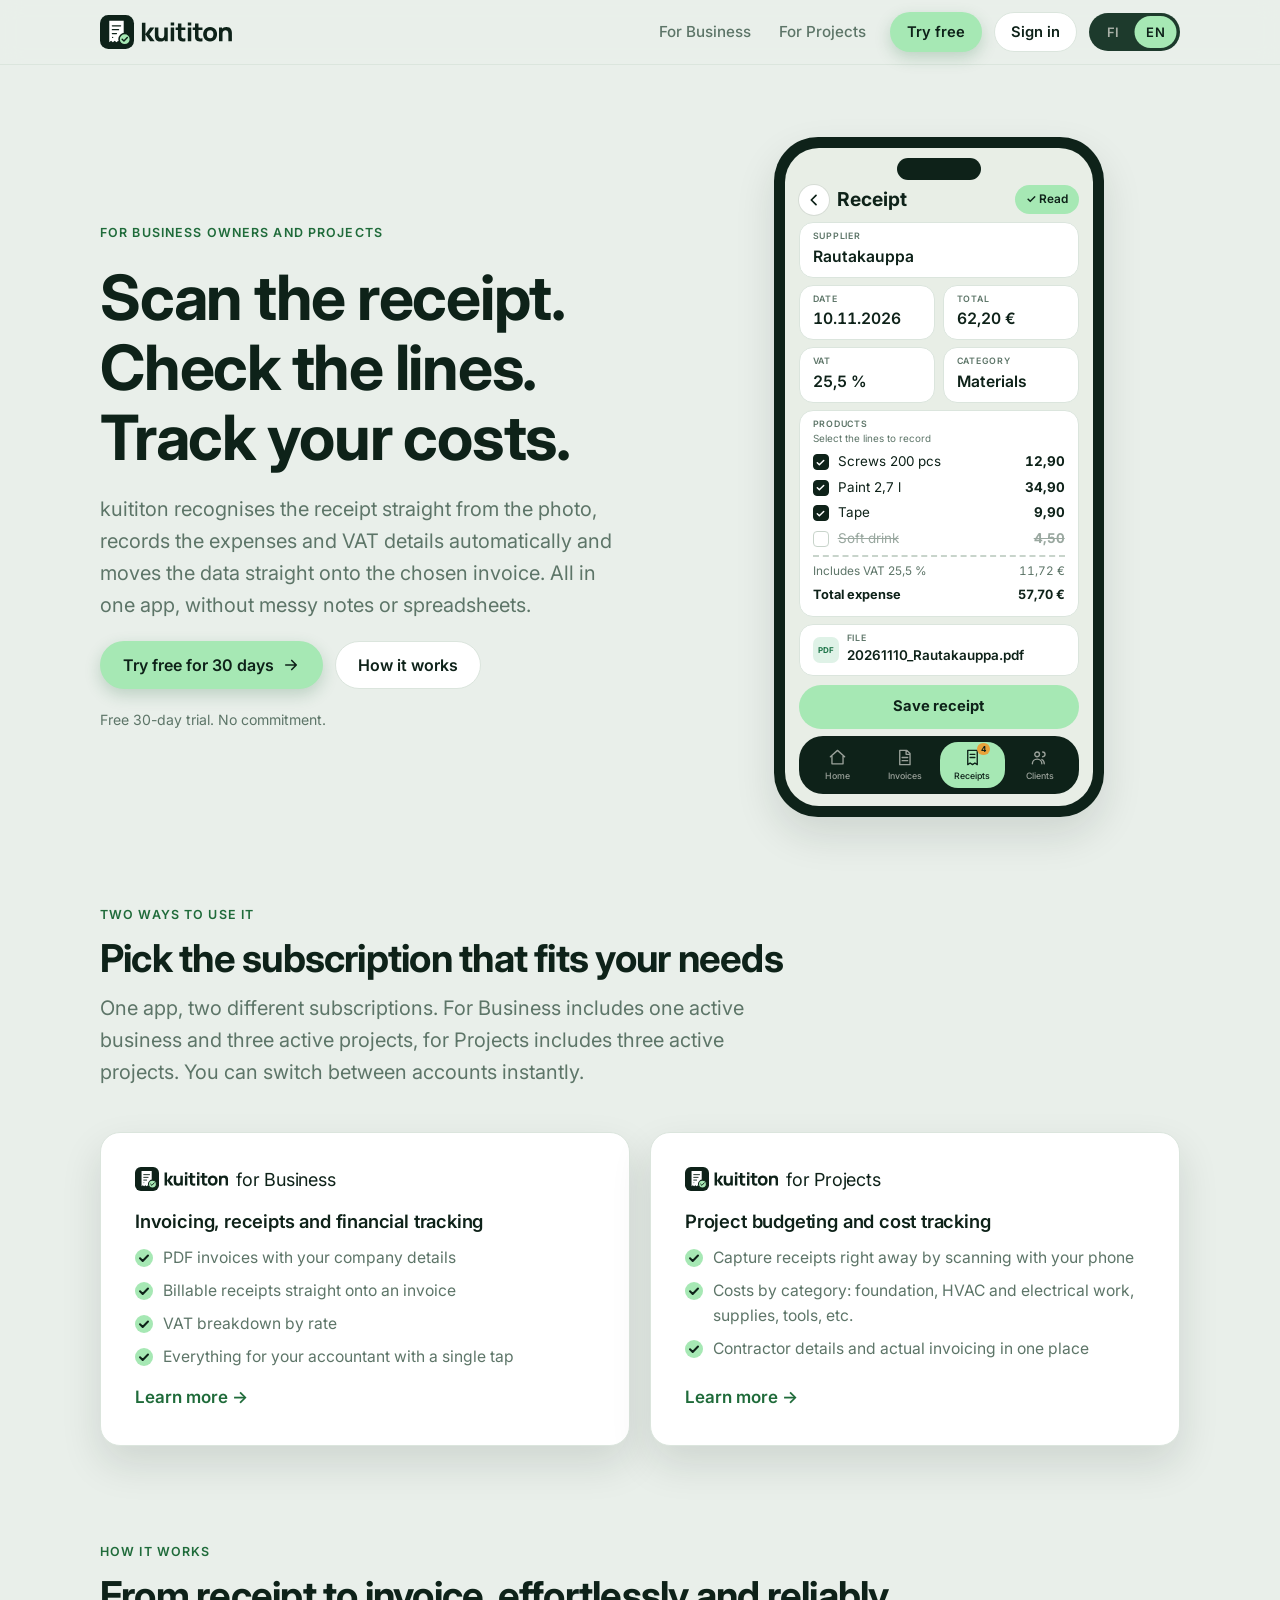
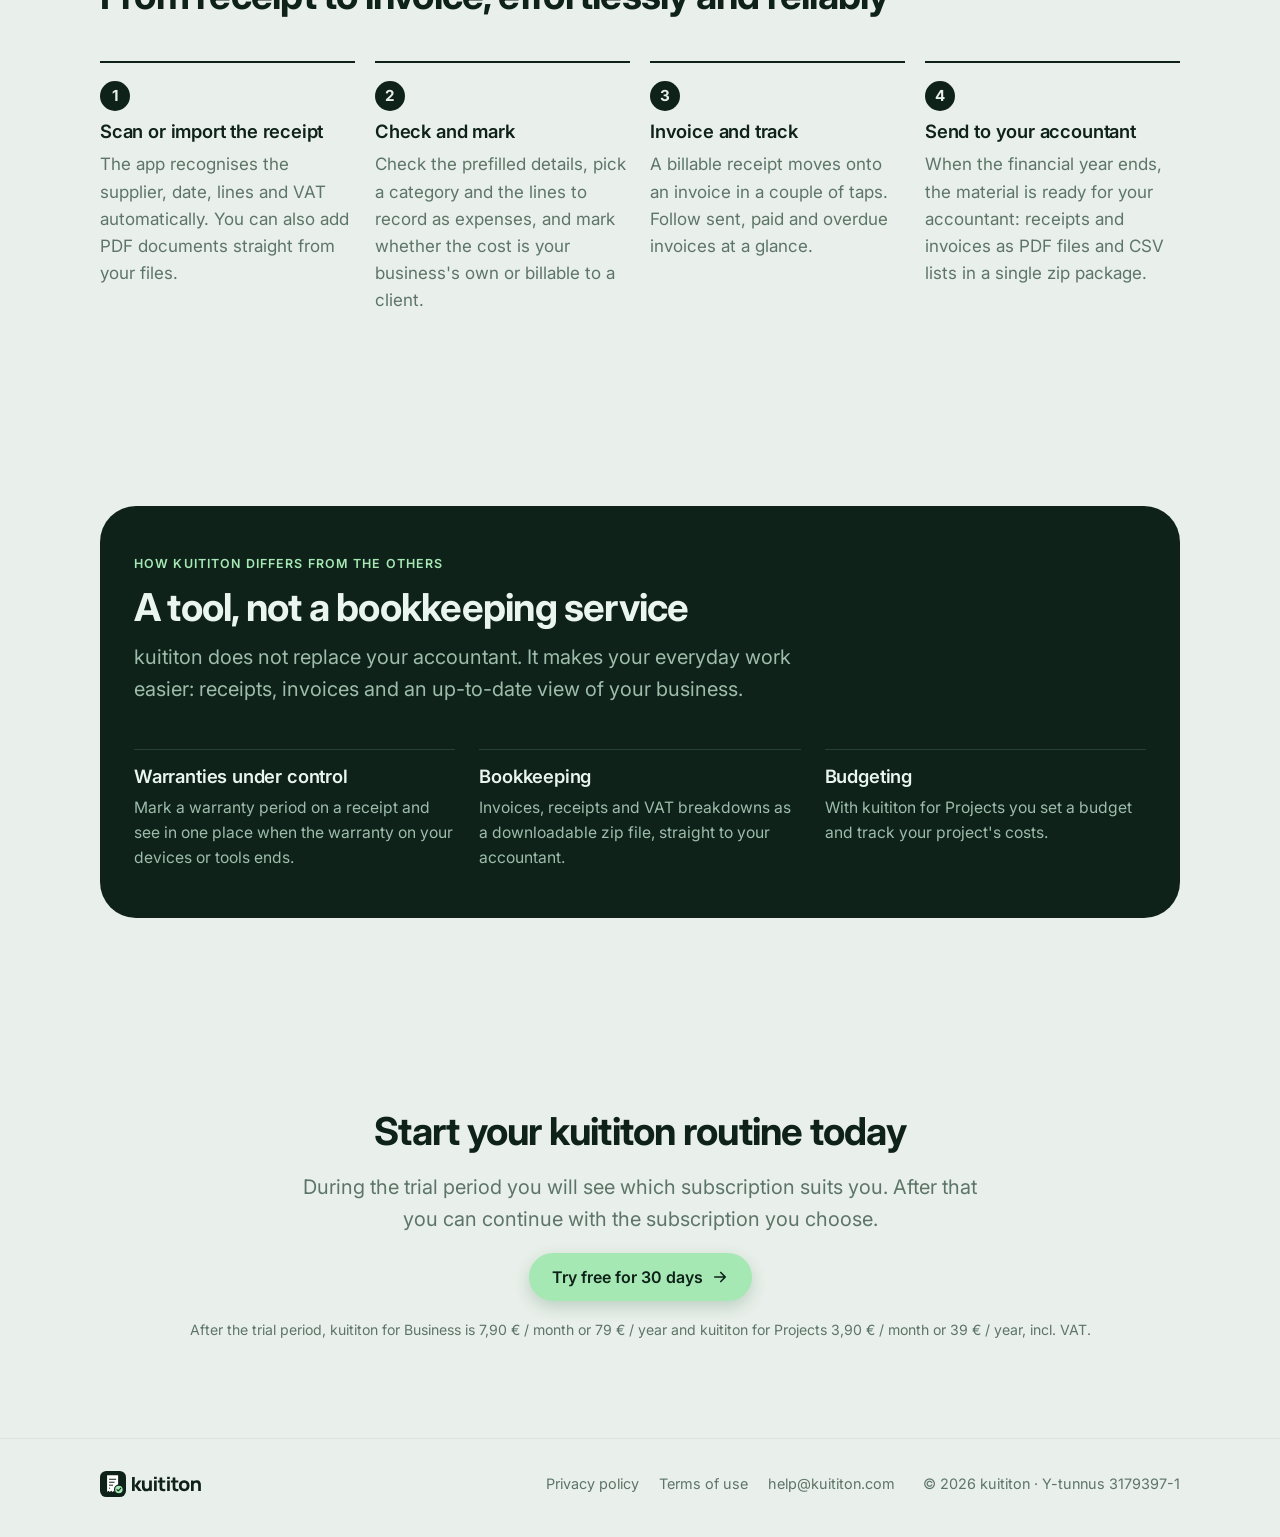
==== index.html @ 8e15e31c "Hero tagline: Ilmainen 30 päivän kokeilu. Ei sitoumuksia. Co-Authored-By: Claude Sonnet 5.5 <noreply" ====
<!doctype html>
<html lang="fi">
<head>
<meta charset="utf-8">
<meta name="viewport" content="width=device-width,initial-scale=1,viewport-fit=cover">
<title>kuititon – kuittien skannaus ja laskutus puhelimellasi</title>
<meta name="claude:viewport-fit-sides" content="cover">
<meta name="description" content="Skannaa kuitit, luo laskut ja seuraa kulujasi yhdellä sovelluksella. Sopii pienyrittäjille, rakentajille ja remontoijille. Kokeile 30 päivää ilmaiseksi.">
<meta name="desc-en" content="kuititon is a light tool for invoicing, handling receipts and tracking costs. For business owners and builders."><meta name="title-fi" content="kuititon – kuittien skannaus ja laskutus puhelimellasi"><meta name="title-en" content="kuititon – receipts and invoices handled on your phone">
<link rel="canonical" href="https://kuititon.com/">
<meta name="robots" content="index,follow,max-image-preview:large">
<meta name="theme-color" content="#0e2219">
<meta property="og:type" content="website"><meta property="og:site_name" content="kuititon"><meta property="og:locale" content="fi_FI">
<meta property="og:title" content="kuititon – kuittien skannaus ja laskutus puhelimellasi"><meta property="og:description" content="Skannaa kuitit, luo laskut ja seuraa kulujasi yhdellä sovelluksella. Sopii pienyrittäjille, rakentajille ja remontoijille. Kokeile 30 päivää ilmaiseksi."><meta property="og:url" content="https://kuititon.com/"><meta property="og:image" content="https://kuititon.com/assets/og.png"><meta property="og:image:width" content="1200"><meta property="og:image:height" content="630">
<meta name="twitter:card" content="summary_large_image"><meta name="twitter:title" content="kuititon – kuittien skannaus ja laskutus puhelimellasi"><meta name="twitter:description" content="Skannaa kuitit, luo laskut ja seuraa kulujasi yhdellä sovelluksella. Sopii pienyrittäjille, rakentajille ja remontoijille. Kokeile 30 päivää ilmaiseksi."><meta name="twitter:image" content="https://kuititon.com/assets/og.png">
<script type="application/ld+json">{"@context": "https://schema.org", "@graph": [{"@type": "Organization", "@id": "https://kuititon.com/#org", "name": "kuititon", "url": "https://kuititon.com/", "email": "help@kuititon.com", "logo": "https://kuititon.com/assets/logo.png"}, {"@type": "WebSite", "@id": "https://kuititon.com/#site", "url": "https://kuititon.com/", "name": "kuititon", "inLanguage": "fi", "publisher": {"@id": "https://kuititon.com/#org"}}, {"@type": "SoftwareApplication", "name": "kuititon", "applicationCategory": "BusinessApplication", "operatingSystem": "Web (iPhone, Android, tietokone)", "inLanguage": "fi", "url": "https://kuititon.com/", "description": "Kuittien skannaus, laskutus ja kulujen seuranta puhelimella.", "offers": [{"@type": "Offer", "name": "kuititon Yrittäjille", "price": "7.90", "priceCurrency": "EUR", "description": "Kuukausihinta sis. ALV, 30 päivää ilmaiseksi"}, {"@type": "Offer", "name": "kuititon Projekteille", "price": "3.90", "priceCurrency": "EUR", "description": "Kuukausihinta sis. ALV, 30 päivää ilmaiseksi"}], "publisher": {"@id": "https://kuititon.com/#org"}}]}</script>
<link rel="icon" href="assets/favicon.svg" type="image/svg+xml"><link rel="apple-touch-icon" href="assets/logo.png">
<link rel="stylesheet" href="https://fonts.googleapis.com/css2?family=Inter:wght@400;500;600;700&display=swap">
<link rel="stylesheet" href="assets/site.css">
</head>
<body>
<header class="site-head"><div class="wrap">
<a class="brand" href="index.html" aria-label="kuititon"><svg class="logo" viewBox="0 0 434.5 112.0" aria-hidden="true"><g transform="translate(0 0.00) scale(0.8485)"><rect width="132" height="132" rx="32" class="lt"/><path d="M36 22 H92 V106 L85 100 L78 106 L71 100 L64 106 L57 100 L50 106 L43 100 L36 106 Z" class="lr"/><path d="M48 42 H80 M48 57 H72 M48 72 H64" class="ll" stroke-width="5" stroke-linecap="round" fill="none"/><circle cx="49" cy="87" r="2.6" class="lf"/><circle cx="96" cy="94" r="22" fill="#a6e8b4" class="lg" stroke-width="6"/><path d="M86 94 L93 101 L106 87" fill="none" class="lk" stroke-width="5.5" stroke-linecap="round" stroke-linejoin="round"/></g><path class="lw" transform="translate(132.20 86.20)" d="M17.47 0L5.80 0L5.88-60.48L17.47-60.48L17.47-23.52L32.84-45.36L46.96-45.36L30.58-22.68L48.05 0L33.18 0L17.47-21.84L17.47 0M66.23 1.34Q60.90 1.34 57.54-0.46Q54.18-2.27 52.31-5.04Q50.44-7.81 49.64-10.82Q48.84-13.82 48.68-16.30Q48.51-18.77 48.51-19.91L48.51-45.36L60.10-45.36L60.10-23.94Q60.10-22.39 60.27-19.97Q60.44-17.56 61.32-15.12Q62.20-12.68 64.20-11.05Q66.19-9.41 69.84-9.41Q71.31-9.41 72.99-9.87Q74.67-10.33 76.14-11.66Q77.61-12.98 78.56-15.56Q79.50-18.14 79.50-22.34L79.50-45.36L91.01-45.36L91.01 0L80.93 0L80.93-4.66Q79.38-2.90 77.32-1.55Q72.91 1.34 66.23 1.34M112.14-51.66L100.71-51.66L100.71-61.74L112.14-61.74L112.14-51.66M112.14 0L100.71 0L100.71-45.36L112.14-45.36L112.14 0M149.05-9.49L149.05 0Q144.35 0.88 139.83 0.78Q135.32 0.67 131.77-0.82Q128.22-2.31 126.37-5.63Q124.69-8.74 124.61-11.95Q124.52-15.16 124.52-19.24L124.52-36.54L116.80-36.54L116.80-45.36L124.52-45.36L124.52-57.96L135.95-57.96L135.95-45.36L149.05-45.36L149.05-36.54L135.95-36.54L135.95-19.91Q135.95-17.26 136.01-15.14Q136.07-13.02 136.87-11.76Q138.38-9.37 141.70-9.16Q145.02-8.95 149.05-9.49M168.50-51.66L157.07-51.66L157.07-61.74L168.50-61.74L168.50-51.66M168.50 0L157.07 0L157.07-45.36L168.50-45.36L168.50 0M205.41-9.49L205.41 0Q200.71 0.88 196.19 0.78Q191.68 0.67 188.13-0.82Q184.58-2.31 182.73-5.63Q181.05-8.74 180.97-11.95Q180.88-15.16 180.88-19.24L180.88-36.54L173.16-36.54L173.16-45.36L180.88-45.36L180.88-57.96L192.31-57.96L192.31-45.36L205.41-45.36L205.41-36.54L192.31-36.54L192.31-19.91Q192.31-17.26 192.37-15.14Q192.43-13.02 193.23-11.76Q194.74-9.37 198.06-9.16Q201.38-8.95 205.41-9.49M230.48 1.26Q223.64 1.26 218.47-1.81Q213.31-4.87 210.43-10.27Q207.55-15.67 207.55-22.68Q207.55-29.78 210.49-35.18Q213.43-40.57 218.60-43.60Q223.76-46.62 230.48-46.62Q237.33-46.62 242.52-43.55Q247.70-40.49 250.60-35.09Q253.50-29.69 253.50-22.68Q253.50-15.62 250.58-10.23Q247.66-4.83 242.47-1.79Q237.29 1.26 230.48 1.26M230.48-9.41Q235.99-9.41 238.69-13.12Q241.40-16.84 241.40-22.68Q241.40-28.73 238.65-32.34Q235.90-35.95 230.48-35.95Q226.75-35.95 224.35-34.27Q221.96-32.59 220.80-29.61Q219.65-26.63 219.65-22.68Q219.65-16.59 222.40-13Q225.15-9.41 230.48-9.41M302.34 0L290.75 0L290.75-21.42Q290.75-22.97 290.58-25.39Q290.42-27.80 289.53-30.24Q288.65-32.68 286.66-34.31Q284.66-35.95 281.01-35.95Q279.54-35.95 277.86-35.49Q276.18-35.03 274.71-33.71Q273.24-32.38 272.29-29.82Q271.35-27.26 271.35-23.02L271.35 0L259.76 0L259.76-45.36L269.92-45.36L269.92-40.70Q271.47-42.46 273.57-43.81Q277.94-46.70 284.62-46.70Q289.95-46.70 293.31-44.90Q296.67-43.09 298.54-40.32Q300.41-37.55 301.21-34.55Q302.01-31.54 302.18-29.06Q302.34-26.59 302.34-25.45"/></svg></a>
<nav class="nav" aria-label="Päävalikko" data-aria-en="Main"><a href="yritys.html" data-en="For Business">Yrittäjille</a><a href="projekti.html" data-en="For Projects">Projekteille</a></nav>
<a class="btn primary sm head-btn" href="sovellus.html" data-en="Try free">Kokeile ilmaiseksi</a>
<button class="btn ghost sm head-btn" id="loginBtn" type="button" aria-expanded="false" aria-controls="loginPanel" data-en="Sign in">Kirjaudu</button>
<div class="seg" id="langSeg" role="group" aria-label="Language / Kieli"><span class="seg-pill"></span><button type="button" data-lang="fi" aria-pressed="true">FI</button><button type="button" data-lang="en" aria-pressed="false">EN</button></div>
<button class="menu-btn" id="menuBtn" type="button" aria-expanded="false" aria-controls="menuPanel" aria-label="Valikko" data-aria-en="Menu"><svg viewBox="0 0 24 24" aria-hidden="true"><path class="mb-a" d="M4 7h16M4 12h16M4 17h16"/><path class="mb-b" d="M6 6l12 12M18 6L6 18"/></svg></button>
</div>
<div class="menu-panel" id="menuPanel" hidden><div class="wrap"><div class="paper menu-card">
<nav class="menu-links" aria-label="Sivut" data-aria-en="Pages"><a href="yritys.html"><span data-en="For Business">Yrittäjille</span><svg viewBox="0 0 24 24" aria-hidden="true"><path d="M5 12h14M13 6l6 6-6 6"/></svg></a><a href="projekti.html"><span data-en="For Projects">Projekteille</span><svg viewBox="0 0 24 24" aria-hidden="true"><path d="M5 12h14M13 6l6 6-6 6"/></svg></a></nav>
<div class="menu-cta"><a class="btn primary" href="sovellus.html"><span data-en="Try free">Kokeile ilmaiseksi</span><svg viewBox="0 0 24 24" aria-hidden="true"><path d="M5 12h14M13 6l6 6-6 6"/></svg></a>
<button class="btn ghost" id="mLoginBtn" type="button" aria-expanded="false" aria-controls="mLoginBox"><span data-en="Sign in">Kirjaudu</span><svg class="chev" viewBox="0 0 24 24" aria-hidden="true"><path d="M6 9l6 6 6-6"/></svg></button></div>
<div id="mLoginBox" hidden><form class="login" data-login novalidate>
<div class="f"><label for="mEmail" data-en="Email">Sähköposti</label><input id="mEmail" name="email" type="email" inputmode="email" autocomplete="username" autocapitalize="none" spellcheck="false" required></div>
<div class="f"><label for="mPass" data-en="Password">Salasana</label><input id="mPass" name="password" type="password" autocomplete="current-password" required></div>
<button class="btn primary" type="submit"><span data-en="Sign in">Kirjaudu</span></button>
<p class="login-msg" role="status" hidden></p>
<p class="login-links"><a href="sovellus.html" data-en="Forgot your password?">Unohditko salasanasi?</a></p>
<p class="login-links muted"><span data-en="No account yet?">Ei vielä tiliä?</span> <a href="sovellus.html" data-en="Register for free">Rekisteröidy ilmaiseksi</a></p>
</form></div>
</div></div></div>
<div class="login-panel" id="loginPanel" hidden><div class="wrap"><div class="paper login-card"><form class="login" data-login novalidate>
<div class="f"><label for="dEmail" data-en="Email">Sähköposti</label><input id="dEmail" name="email" type="email" inputmode="email" autocomplete="username" autocapitalize="none" spellcheck="false" required></div>
<div class="f"><label for="dPass" data-en="Password">Salasana</label><input id="dPass" name="password" type="password" autocomplete="current-password" required></div>
<button class="btn primary" type="submit"><span data-en="Sign in">Kirjaudu</span></button>
<p class="login-msg" role="status" hidden></p>
<p class="login-links"><a href="sovellus.html" data-en="Forgot your password?">Unohditko salasanasi?</a></p>
<p class="login-links muted"><span data-en="No account yet?">Ei vielä tiliä?</span> <a href="sovellus.html" data-en="Register for free">Rekisteröidy ilmaiseksi</a></p>
</form></div></div></div>
</header><main>
<section class="hero"><div class="wrap">
<div class="hero-copy">
<span class="eyebrow" data-en="For business owners and projects">Yrittäjille ja projekteille</span>
<h1 data-en="Scan the receipt. Check the lines. Track your costs.">Skannaa kuitti. Tarkista rivit. Seuraa kulujasi.</h1>
<p class="lead" data-en="kuititon recognises the receipt straight from the photo, records the expenses and VAT details automatically and moves the data straight onto the chosen invoice. All in one app, without messy notes or spreadsheets.">kuititon tunnistaa kuitin suoraan kuvasta, kirjaa kulut ja ALV-tiedot automaattisesti sekä siirtää tiedot suoraan valitulle laskulle. Kaikki yhdellä sovelluksella, ilman sekavia muistiinpanoja tai taulukoita.</p>
<div class="cta-row"><a class="btn primary" href="sovellus.html"><span data-en="Try free for 30 days">Kokeile 30 päivää ilmaiseksi</span><svg viewBox="0 0 24 24" aria-hidden="true"><path d="M5 12h14M13 6l6 6-6 6"/></svg></a><a class="btn ghost" href="#miten" data-en="How it works">Näin se toimii</a></div>
<p class="fine" data-en="Free 30-day trial. No commitment.">Ilmainen 30 päivän kokeilu. Ei sitoumuksia.</p>
</div>
<div class="hero-art"><div class="phone ph-app" aria-hidden="true"><div class="screen app rv rv-lg">
<div class="rv-top"><span class="rv-back"><svg viewBox="0 0 24 24"><path d="M15 5l-7 7 7 7"/></svg></span><b><span data-en="Receipt">Kuitti</span></b><span class="pill ok rv-read">&#10003; <span data-en="Read">Luettu</span></span></div>
<div class="rv-f"><div class="l" data-en="Supplier">Toimittaja</div><div class="v">Rautakauppa</div></div>
<div class="rv-two"><div class="rv-f"><div class="l" data-en="Date">Päivämäärä</div><div class="v num">10.11.2026</div></div><div class="rv-f"><div class="l" data-en="Total">Summa</div><div class="v num">62,20 €</div></div></div>
<div class="rv-two"><div class="rv-f"><div class="l" data-en="VAT">ALV</div><div class="v num">25,5 %</div></div><div class="rv-f"><div class="l" data-en="Category">Kategoria</div><div class="v" data-en="Materials">Materiaalit</div></div></div>
<div class="rv-f rv-items"><div class="l" data-en="Products">Tuotteet</div><div class="rv-sub" data-en="Select the lines to record">Valitse kirjattavat rivit</div>
<div class="rv-r"><i class="rv-ck on"><svg viewBox="0 0 24 24"><path d="M5 12.5l4.5 4.5L19 7.5"/></svg></i><span data-en="Screws 200 pcs">Ruuvit 200 kpl</span><b class="num">12,90</b></div>
<div class="rv-r"><i class="rv-ck on"><svg viewBox="0 0 24 24"><path d="M5 12.5l4.5 4.5L19 7.5"/></svg></i><span data-en="Paint 2,7 l">Maali 2,7 l</span><b class="num">34,90</b></div>
<div class="rv-r"><i class="rv-ck on"><svg viewBox="0 0 24 24"><path d="M5 12.5l4.5 4.5L19 7.5"/></svg></i><span data-en="Tape">Teippi</span><b class="num">9,90</b></div>
<div class="rv-r off"><i class="rv-ck"></i><span data-en="Soft drink">Virvoitusjuoma</span><b class="num">4,50</b></div>
<div class="rv-dash"></div>
<div class="rv-s"><span data-en="Includes VAT 25,5 %">Sisältää ALV 25,5 %</span><span class="num">11,72 €</span></div>
<div class="rv-s tot"><span data-en="Total expense">Kuluksi yhteensä</span><span class="num">57,70 €</span></div></div>
<div class="rv-f rv-file"><span class="rv-pdf">PDF</span><div><div class="l" data-en="File">Tiedosto</div><div class="v">20261110_Rautakauppa.pdf</div></div></div>
<div class="rv-save"><span data-en="Save receipt">Tallenna kuitti</span></div>
<div class="a-tabs"><span><svg viewBox="0 0 24 24" aria-hidden="true"><path d="M3 11l9-8 9 8M5 10v10h14V10"/></svg><span data-en="Home">Etusivu</span></span><span><svg viewBox="0 0 24 24" aria-hidden="true"><path d="M6 3h9l4 4v14H6zM14 3v5h5M9 12h7M9 16h7"/></svg><span data-en="Invoices">Laskut</span></span><span class="on"><svg viewBox="0 0 24 24" aria-hidden="true"><path d="M6 3h12v18l-3-2-3 2-3-2-3 2zM9 8h6M9 12h6"/></svg><span data-en="Receipts">Kuitit</span><i class="a-badge">4</i></span><span><svg viewBox="0 0 24 24" aria-hidden="true"><circle cx="9" cy="8" r="3"/><path d="M3 20c0-3.5 2.5-6 6-6s6 2.5 6 6M16 5a3 3 0 010 6M18 20c0-2.5-1-4.5-3-5.5"/></svg><span data-en="Clients">Asiakkaat</span></span></div>
</div></div></div>
</div></section>

<section id="tilat" style="padding-top:0"><div class="wrap">
<div class="sec-head"><span class="eyebrow" data-en="Two ways to use it">Kaksi tapaa käyttää</span><h2 data-en="Pick the subscription that fits your needs">Valitse tilaus käyttötarpeidesi mukaan</h2>
<p class="lead" data-en="One app, two different subscriptions. For Business includes one active business and three active projects, for Projects includes three active projects. You can switch between accounts instantly.">Sama sovellus, kaksi eri tilausta. Yrittäjille-tilaukseen kuuluu yksi aktiivinen yritys ja kolme aktiivista projektia, Projekteille-tilaukseen kolme aktiivista projektia. Voit vaihtaa tilien välillä viiveettä.</p></div>
<div class="modes">
<a class="paper mode" href="yritys.html"><span class="brandtop" aria-label="kuititon Yrittäjille" data-aria-en="kuititon for Business" data-en="&lt;svg class=&quot;logo&quot; viewBox=&quot;0 0 434.5 112.0&quot; aria-hidden=&quot;true&quot;&gt;&lt;g transform=&quot;translate(0 0.00) scale(0.8485)&quot;&gt;&lt;rect width=&quot;132&quot; height=&quot;132&quot; rx=&quot;32&quot; class=&quot;lt&quot;/&gt;&lt;path d=&quot;M36 22 H92 V106 L85 100 L78 106 L71 100 L64 106 L57 100 L50 106 L43 100 L36 106 Z&quot; class=&quot;lr&quot;/&gt;&lt;path d=&quot;M48 42 H80 M48 57 H72 M48 72 H64&quot; class=&quot;ll&quot; stroke-width=&quot;5&quot; stroke-linecap=&quot;round&quot; fill=&quot;none&quot;/&gt;&lt;circle cx=&quot;49&quot; cy=&quot;87&quot; r=&quot;2.6&quot; class=&quot;lf&quot;/&gt;&lt;circle cx=&quot;96&quot; cy=&quot;94&quot; r=&quot;22&quot; fill=&quot;#a6e8b4&quot; class=&quot;lg&quot; stroke-width=&quot;6&quot;/&gt;&lt;path d=&quot;M86 94 L93 101 L106 87&quot; fill=&quot;none&quot; class=&quot;lk&quot; stroke-width=&quot;5.5&quot; stroke-linecap=&quot;round&quot; stroke-linejoin=&quot;round&quot;/&gt;&lt;/g&gt;&lt;path class=&quot;lw&quot; transform=&quot;translate(132.20 86.20)&quot; d=&quot;M17.47 0L5.80 0L5.88-60.48L17.47-60.48L17.47-23.52L32.84-45.36L46.96-45.36L30.58-22.68L48.05 0L33.18 0L17.47-21.84L17.47 0M66.23 1.34Q60.90 1.34 57.54-0.46Q54.18-2.27 52.31-5.04Q50.44-7.81 49.64-10.82Q48.84-13.82 48.68-16.30Q48.51-18.77 48.51-19.91L48.51-45.36L60.10-45.36L60.10-23.94Q60.10-22.39 60.27-19.97Q60.44-17.56 61.32-15.12Q62.20-12.68 64.20-11.05Q66.19-9.41 69.84-9.41Q71.31-9.41 72.99-9.87Q74.67-10.33 76.14-11.66Q77.61-12.98 78.56-15.56Q79.50-18.14 79.50-22.34L79.50-45.36L91.01-45.36L91.01 0L80.93 0L80.93-4.66Q79.38-2.90 77.32-1.55Q72.91 1.34 66.23 1.34M112.14-51.66L100.71-51.66L100.71-61.74L112.14-61.74L112.14-51.66M112.14 0L100.71 0L100.71-45.36L112.14-45.36L112.14 0M149.05-9.49L149.05 0Q144.35 0.88 139.83 0.78Q135.32 0.67 131.77-0.82Q128.22-2.31 126.37-5.63Q124.69-8.74 124.61-11.95Q124.52-15.16 124.52-19.24L124.52-36.54L116.80-36.54L116.80-45.36L124.52-45.36L124.52-57.96L135.95-57.96L135.95-45.36L149.05-45.36L149.05-36.54L135.95-36.54L135.95-19.91Q135.95-17.26 136.01-15.14Q136.07-13.02 136.87-11.76Q138.38-9.37 141.70-9.16Q145.02-8.95 149.05-9.49M168.50-51.66L157.07-51.66L157.07-61.74L168.50-61.74L168.50-51.66M168.50 0L157.07 0L157.07-45.36L168.50-45.36L168.50 0M205.41-9.49L205.41 0Q200.71 0.88 196.19 0.78Q191.68 0.67 188.13-0.82Q184.58-2.31 182.73-5.63Q181.05-8.74 180.97-11.95Q180.88-15.16 180.88-19.24L180.88-36.54L173.16-36.54L173.16-45.36L180.88-45.36L180.88-57.96L192.31-57.96L192.31-45.36L205.41-45.36L205.41-36.54L192.31-36.54L192.31-19.91Q192.31-17.26 192.37-15.14Q192.43-13.02 193.23-11.76Q194.74-9.37 198.06-9.16Q201.38-8.95 205.41-9.49M230.48 1.26Q223.64 1.26 218.47-1.81Q213.31-4.87 210.43-10.27Q207.55-15.67 207.55-22.68Q207.55-29.78 210.49-35.18Q213.43-40.57 218.60-43.60Q223.76-46.62 230.48-46.62Q237.33-46.62 242.52-43.55Q247.70-40.49 250.60-35.09Q253.50-29.69 253.50-22.68Q253.50-15.62 250.58-10.23Q247.66-4.83 242.47-1.79Q237.29 1.26 230.48 1.26M230.48-9.41Q235.99-9.41 238.69-13.12Q241.40-16.84 241.40-22.68Q241.40-28.73 238.65-32.34Q235.90-35.95 230.48-35.95Q226.75-35.95 224.35-34.27Q221.96-32.59 220.80-29.61Q219.65-26.63 219.65-22.68Q219.65-16.59 222.40-13Q225.15-9.41 230.48-9.41M302.34 0L290.75 0L290.75-21.42Q290.75-22.97 290.58-25.39Q290.42-27.80 289.53-30.24Q288.65-32.68 286.66-34.31Q284.66-35.95 281.01-35.95Q279.54-35.95 277.86-35.49Q276.18-35.03 274.71-33.71Q273.24-32.38 272.29-29.82Q271.35-27.26 271.35-23.02L271.35 0L259.76 0L259.76-45.36L269.92-45.36L269.92-40.70Q271.47-42.46 273.57-43.81Q277.94-46.70 284.62-46.70Q289.95-46.70 293.31-44.90Q296.67-43.09 298.54-40.32Q300.41-37.55 301.21-34.55Q302.01-31.54 302.18-29.06Q302.34-26.59 302.34-25.45&quot;/&gt;&lt;/svg&gt; for Business"><svg class="logo" viewBox="0 0 434.5 112.0" aria-hidden="true"><g transform="translate(0 0.00) scale(0.8485)"><rect width="132" height="132" rx="32" class="lt"/><path d="M36 22 H92 V106 L85 100 L78 106 L71 100 L64 106 L57 100 L50 106 L43 100 L36 106 Z" class="lr"/><path d="M48 42 H80 M48 57 H72 M48 72 H64" class="ll" stroke-width="5" stroke-linecap="round" fill="none"/><circle cx="49" cy="87" r="2.6" class="lf"/><circle cx="96" cy="94" r="22" fill="#a6e8b4" class="lg" stroke-width="6"/><path d="M86 94 L93 101 L106 87" fill="none" class="lk" stroke-width="5.5" stroke-linecap="round" stroke-linejoin="round"/></g><path class="lw" transform="translate(132.20 86.20)" d="M17.47 0L5.80 0L5.88-60.48L17.47-60.48L17.47-23.52L32.84-45.36L46.96-45.36L30.58-22.68L48.05 0L33.18 0L17.47-21.84L17.47 0M66.23 1.34Q60.90 1.34 57.54-0.46Q54.18-2.27 52.31-5.04Q50.44-7.81 49.64-10.82Q48.84-13.82 48.68-16.30Q48.51-18.77 48.51-19.91L48.51-45.36L60.10-45.36L60.10-23.94Q60.10-22.39 60.27-19.97Q60.44-17.56 61.32-15.12Q62.20-12.68 64.20-11.05Q66.19-9.41 69.84-9.41Q71.31-9.41 72.99-9.87Q74.67-10.33 76.14-11.66Q77.61-12.98 78.56-15.56Q79.50-18.14 79.50-22.34L79.50-45.36L91.01-45.36L91.01 0L80.93 0L80.93-4.66Q79.38-2.90 77.32-1.55Q72.91 1.34 66.23 1.34M112.14-51.66L100.71-51.66L100.71-61.74L112.14-61.74L112.14-51.66M112.14 0L100.71 0L100.71-45.36L112.14-45.36L112.14 0M149.05-9.49L149.05 0Q144.35 0.88 139.83 0.78Q135.32 0.67 131.77-0.82Q128.22-2.31 126.37-5.63Q124.69-8.74 124.61-11.95Q124.52-15.16 124.52-19.24L124.52-36.54L116.80-36.54L116.80-45.36L124.52-45.36L124.52-57.96L135.95-57.96L135.95-45.36L149.05-45.36L149.05-36.54L135.95-36.54L135.95-19.91Q135.95-17.26 136.01-15.14Q136.07-13.02 136.87-11.76Q138.38-9.37 141.70-9.16Q145.02-8.95 149.05-9.49M168.50-51.66L157.07-51.66L157.07-61.74L168.50-61.74L168.50-51.66M168.50 0L157.07 0L157.07-45.36L168.50-45.36L168.50 0M205.41-9.49L205.41 0Q200.71 0.88 196.19 0.78Q191.68 0.67 188.13-0.82Q184.58-2.31 182.73-5.63Q181.05-8.74 180.97-11.95Q180.88-15.16 180.88-19.24L180.88-36.54L173.16-36.54L173.16-45.36L180.88-45.36L180.88-57.96L192.31-57.96L192.31-45.36L205.41-45.36L205.41-36.54L192.31-36.54L192.31-19.91Q192.31-17.26 192.37-15.14Q192.43-13.02 193.23-11.76Q194.74-9.37 198.06-9.16Q201.38-8.95 205.41-9.49M230.48 1.26Q223.64 1.26 218.47-1.81Q213.31-4.87 210.43-10.27Q207.55-15.67 207.55-22.68Q207.55-29.78 210.49-35.18Q213.43-40.57 218.60-43.60Q223.76-46.62 230.48-46.62Q237.33-46.62 242.52-43.55Q247.70-40.49 250.60-35.09Q253.50-29.69 253.50-22.68Q253.50-15.62 250.58-10.23Q247.66-4.83 242.47-1.79Q237.29 1.26 230.48 1.26M230.48-9.41Q235.99-9.41 238.69-13.12Q241.40-16.84 241.40-22.68Q241.40-28.73 238.65-32.34Q235.90-35.95 230.48-35.95Q226.75-35.95 224.35-34.27Q221.96-32.59 220.80-29.61Q219.65-26.63 219.65-22.68Q219.65-16.59 222.40-13Q225.15-9.41 230.48-9.41M302.34 0L290.75 0L290.75-21.42Q290.75-22.97 290.58-25.39Q290.42-27.80 289.53-30.24Q288.65-32.68 286.66-34.31Q284.66-35.95 281.01-35.95Q279.54-35.95 277.86-35.49Q276.18-35.03 274.71-33.71Q273.24-32.38 272.29-29.82Q271.35-27.26 271.35-23.02L271.35 0L259.76 0L259.76-45.36L269.92-45.36L269.92-40.70Q271.47-42.46 273.57-43.81Q277.94-46.70 284.62-46.70Q289.95-46.70 293.31-44.90Q296.67-43.09 298.54-40.32Q300.41-37.55 301.21-34.55Q302.01-31.54 302.18-29.06Q302.34-26.59 302.34-25.45"/></svg> Yrittäjille</span><h3 data-en="Invoicing, receipts and financial tracking">Laskutus, kuitit ja talouden seuranta</h3>
<ul><li data-en="PDF invoices with your company details">Laskut PDF:nä yrityksesi tiedoilla</li><li data-en="Billable receipts straight onto an invoice">Asiakkaalta laskutettavat kuitit suoraan laskulle</li><li data-en="VAT breakdown by rate">ALV-erittely verokannoittain</li><li data-en="Everything for your accountant with a single tap">Aineisto kirjanpitäjälle yhdellä napin painalluksella</li></ul>
<span class="go" aria-label="Tutustu tarkemmin: kuititon Yrittäjille" data-aria-en="Learn more: kuititon for Business" data-en="Learn more →">Tutustu tarkemmin →</span></a>
<a class="paper mode" href="projekti.html"><span class="brandtop" aria-label="kuititon Projekteille" data-aria-en="kuititon for Projects" data-en="&lt;svg class=&quot;logo&quot; viewBox=&quot;0 0 434.5 112.0&quot; aria-hidden=&quot;true&quot;&gt;&lt;g transform=&quot;translate(0 0.00) scale(0.8485)&quot;&gt;&lt;rect width=&quot;132&quot; height=&quot;132&quot; rx=&quot;32&quot; class=&quot;lt&quot;/&gt;&lt;path d=&quot;M36 22 H92 V106 L85 100 L78 106 L71 100 L64 106 L57 100 L50 106 L43 100 L36 106 Z&quot; class=&quot;lr&quot;/&gt;&lt;path d=&quot;M48 42 H80 M48 57 H72 M48 72 H64&quot; class=&quot;ll&quot; stroke-width=&quot;5&quot; stroke-linecap=&quot;round&quot; fill=&quot;none&quot;/&gt;&lt;circle cx=&quot;49&quot; cy=&quot;87&quot; r=&quot;2.6&quot; class=&quot;lf&quot;/&gt;&lt;circle cx=&quot;96&quot; cy=&quot;94&quot; r=&quot;22&quot; fill=&quot;#a6e8b4&quot; class=&quot;lg&quot; stroke-width=&quot;6&quot;/&gt;&lt;path d=&quot;M86 94 L93 101 L106 87&quot; fill=&quot;none&quot; class=&quot;lk&quot; stroke-width=&quot;5.5&quot; stroke-linecap=&quot;round&quot; stroke-linejoin=&quot;round&quot;/&gt;&lt;/g&gt;&lt;path class=&quot;lw&quot; transform=&quot;translate(132.20 86.20)&quot; d=&quot;M17.47 0L5.80 0L5.88-60.48L17.47-60.48L17.47-23.52L32.84-45.36L46.96-45.36L30.58-22.68L48.05 0L33.18 0L17.47-21.84L17.47 0M66.23 1.34Q60.90 1.34 57.54-0.46Q54.18-2.27 52.31-5.04Q50.44-7.81 49.64-10.82Q48.84-13.82 48.68-16.30Q48.51-18.77 48.51-19.91L48.51-45.36L60.10-45.36L60.10-23.94Q60.10-22.39 60.27-19.97Q60.44-17.56 61.32-15.12Q62.20-12.68 64.20-11.05Q66.19-9.41 69.84-9.41Q71.31-9.41 72.99-9.87Q74.67-10.33 76.14-11.66Q77.61-12.98 78.56-15.56Q79.50-18.14 79.50-22.34L79.50-45.36L91.01-45.36L91.01 0L80.93 0L80.93-4.66Q79.38-2.90 77.32-1.55Q72.91 1.34 66.23 1.34M112.14-51.66L100.71-51.66L100.71-61.74L112.14-61.74L112.14-51.66M112.14 0L100.71 0L100.71-45.36L112.14-45.36L112.14 0M149.05-9.49L149.05 0Q144.35 0.88 139.83 0.78Q135.32 0.67 131.77-0.82Q128.22-2.31 126.37-5.63Q124.69-8.74 124.61-11.95Q124.52-15.16 124.52-19.24L124.52-36.54L116.80-36.54L116.80-45.36L124.52-45.36L124.52-57.96L135.95-57.96L135.95-45.36L149.05-45.36L149.05-36.54L135.95-36.54L135.95-19.91Q135.95-17.26 136.01-15.14Q136.07-13.02 136.87-11.76Q138.38-9.37 141.70-9.16Q145.02-8.95 149.05-9.49M168.50-51.66L157.07-51.66L157.07-61.74L168.50-61.74L168.50-51.66M168.50 0L157.07 0L157.07-45.36L168.50-45.36L168.50 0M205.41-9.49L205.41 0Q200.71 0.88 196.19 0.78Q191.68 0.67 188.13-0.82Q184.58-2.31 182.73-5.63Q181.05-8.74 180.97-11.95Q180.88-15.16 180.88-19.24L180.88-36.54L173.16-36.54L173.16-45.36L180.88-45.36L180.88-57.96L192.31-57.96L192.31-45.36L205.41-45.36L205.41-36.54L192.31-36.54L192.31-19.91Q192.31-17.26 192.37-15.14Q192.43-13.02 193.23-11.76Q194.74-9.37 198.06-9.16Q201.38-8.95 205.41-9.49M230.48 1.26Q223.64 1.26 218.47-1.81Q213.31-4.87 210.43-10.27Q207.55-15.67 207.55-22.68Q207.55-29.78 210.49-35.18Q213.43-40.57 218.60-43.60Q223.76-46.62 230.48-46.62Q237.33-46.62 242.52-43.55Q247.70-40.49 250.60-35.09Q253.50-29.69 253.50-22.68Q253.50-15.62 250.58-10.23Q247.66-4.83 242.47-1.79Q237.29 1.26 230.48 1.26M230.48-9.41Q235.99-9.41 238.69-13.12Q241.40-16.84 241.40-22.68Q241.40-28.73 238.65-32.34Q235.90-35.95 230.48-35.95Q226.75-35.95 224.35-34.27Q221.96-32.59 220.80-29.61Q219.65-26.63 219.65-22.68Q219.65-16.59 222.40-13Q225.15-9.41 230.48-9.41M302.34 0L290.75 0L290.75-21.42Q290.75-22.97 290.58-25.39Q290.42-27.80 289.53-30.24Q288.65-32.68 286.66-34.31Q284.66-35.95 281.01-35.95Q279.54-35.95 277.86-35.49Q276.18-35.03 274.71-33.71Q273.24-32.38 272.29-29.82Q271.35-27.26 271.35-23.02L271.35 0L259.76 0L259.76-45.36L269.92-45.36L269.92-40.70Q271.47-42.46 273.57-43.81Q277.94-46.70 284.62-46.70Q289.95-46.70 293.31-44.90Q296.67-43.09 298.54-40.32Q300.41-37.55 301.21-34.55Q302.01-31.54 302.18-29.06Q302.34-26.59 302.34-25.45&quot;/&gt;&lt;/svg&gt; for Projects"><svg class="logo" viewBox="0 0 434.5 112.0" aria-hidden="true"><g transform="translate(0 0.00) scale(0.8485)"><rect width="132" height="132" rx="32" class="lt"/><path d="M36 22 H92 V106 L85 100 L78 106 L71 100 L64 106 L57 100 L50 106 L43 100 L36 106 Z" class="lr"/><path d="M48 42 H80 M48 57 H72 M48 72 H64" class="ll" stroke-width="5" stroke-linecap="round" fill="none"/><circle cx="49" cy="87" r="2.6" class="lf"/><circle cx="96" cy="94" r="22" fill="#a6e8b4" class="lg" stroke-width="6"/><path d="M86 94 L93 101 L106 87" fill="none" class="lk" stroke-width="5.5" stroke-linecap="round" stroke-linejoin="round"/></g><path class="lw" transform="translate(132.20 86.20)" d="M17.47 0L5.80 0L5.88-60.48L17.47-60.48L17.47-23.52L32.84-45.36L46.96-45.36L30.58-22.68L48.05 0L33.18 0L17.47-21.84L17.47 0M66.23 1.34Q60.90 1.34 57.54-0.46Q54.18-2.27 52.31-5.04Q50.44-7.81 49.64-10.82Q48.84-13.82 48.68-16.30Q48.51-18.77 48.51-19.91L48.51-45.36L60.10-45.36L60.10-23.94Q60.10-22.39 60.27-19.97Q60.44-17.56 61.32-15.12Q62.20-12.68 64.20-11.05Q66.19-9.41 69.84-9.41Q71.31-9.41 72.99-9.87Q74.67-10.33 76.14-11.66Q77.61-12.98 78.56-15.56Q79.50-18.14 79.50-22.34L79.50-45.36L91.01-45.36L91.01 0L80.93 0L80.93-4.66Q79.38-2.90 77.32-1.55Q72.91 1.34 66.23 1.34M112.14-51.66L100.71-51.66L100.71-61.74L112.14-61.74L112.14-51.66M112.14 0L100.71 0L100.71-45.36L112.14-45.36L112.14 0M149.05-9.49L149.05 0Q144.35 0.88 139.83 0.78Q135.32 0.67 131.77-0.82Q128.22-2.31 126.37-5.63Q124.69-8.74 124.61-11.95Q124.52-15.16 124.52-19.24L124.52-36.54L116.80-36.54L116.80-45.36L124.52-45.36L124.52-57.96L135.95-57.96L135.95-45.36L149.05-45.36L149.05-36.54L135.95-36.54L135.95-19.91Q135.95-17.26 136.01-15.14Q136.07-13.02 136.87-11.76Q138.38-9.37 141.70-9.16Q145.02-8.95 149.05-9.49M168.50-51.66L157.07-51.66L157.07-61.74L168.50-61.74L168.50-51.66M168.50 0L157.07 0L157.07-45.36L168.50-45.36L168.50 0M205.41-9.49L205.41 0Q200.71 0.88 196.19 0.78Q191.68 0.67 188.13-0.82Q184.58-2.31 182.73-5.63Q181.05-8.74 180.97-11.95Q180.88-15.16 180.88-19.24L180.88-36.54L173.16-36.54L173.16-45.36L180.88-45.36L180.88-57.96L192.31-57.96L192.31-45.36L205.41-45.36L205.41-36.54L192.31-36.54L192.31-19.91Q192.31-17.26 192.37-15.14Q192.43-13.02 193.23-11.76Q194.74-9.37 198.06-9.16Q201.38-8.95 205.41-9.49M230.48 1.26Q223.64 1.26 218.47-1.81Q213.31-4.87 210.43-10.27Q207.55-15.67 207.55-22.68Q207.55-29.78 210.49-35.18Q213.43-40.57 218.60-43.60Q223.76-46.62 230.48-46.62Q237.33-46.62 242.52-43.55Q247.70-40.49 250.60-35.09Q253.50-29.69 253.50-22.68Q253.50-15.62 250.58-10.23Q247.66-4.83 242.47-1.79Q237.29 1.26 230.48 1.26M230.48-9.41Q235.99-9.41 238.69-13.12Q241.40-16.84 241.40-22.68Q241.40-28.73 238.65-32.34Q235.90-35.95 230.48-35.95Q226.75-35.95 224.35-34.27Q221.96-32.59 220.80-29.61Q219.65-26.63 219.65-22.68Q219.65-16.59 222.40-13Q225.15-9.41 230.48-9.41M302.34 0L290.75 0L290.75-21.42Q290.75-22.97 290.58-25.39Q290.42-27.80 289.53-30.24Q288.65-32.68 286.66-34.31Q284.66-35.95 281.01-35.95Q279.54-35.95 277.86-35.49Q276.18-35.03 274.71-33.71Q273.24-32.38 272.29-29.82Q271.35-27.26 271.35-23.02L271.35 0L259.76 0L259.76-45.36L269.92-45.36L269.92-40.70Q271.47-42.46 273.57-43.81Q277.94-46.70 284.62-46.70Q289.95-46.70 293.31-44.90Q296.67-43.09 298.54-40.32Q300.41-37.55 301.21-34.55Q302.01-31.54 302.18-29.06Q302.34-26.59 302.34-25.45"/></svg> Projekteille</span><h3 data-en="Project budgeting and cost tracking">Projektin budjetointi ja kulujen seuranta</h3>
<ul><li data-en="Capture receipts right away by scanning with your phone">Kuitit heti talteen puhelimella skannaamalla</li><li data-en="Costs by category: foundation, HVAC and electrical work, supplies, tools, etc.">Kulut kategorioittain: perustukset, LVI- ja sähkötyöt, tarvikkeet, työkalut jne.</li><li data-en="Contractor details and actual invoicing in one place">Urakoitsijoiden tiedot ja toteutunut laskutus yhdessä paikassa</li></ul>
<span class="go" aria-label="Tutustu tarkemmin: kuititon Projekteille" data-aria-en="Learn more: kuititon for Projects" data-en="Learn more →">Tutustu tarkemmin →</span></a>
</div></div></section>

<section id="miten" style="padding-top:0"><div class="wrap">
<div class="sec-head"><span class="eyebrow" data-en="How it works">Näin se toimii</span><h2 data-en="From receipt to invoice, effortlessly and reliably">Kuitti laskulle vaivattomasti ja luotettavasti</h2></div>
<div class="steps s4">
<div class="step"><h3 data-en="Scan or import the receipt">Skannaa tai tuo kuitti</h3><p data-en="The app recognises the supplier, date, lines and VAT automatically. You can also add PDF documents straight from your files.">Sovellus tunnistaa toimittajan, päivämäärän, rivit ja ALV:n automaattisesti. Voit lisätä myös PDF-dokumentteja suoraan tiedostoistasi.</p></div>
<div class="step"><h3 data-en="Check and mark">Tarkista ja merkitse</h3><p data-en="Check the prefilled details, pick a category and the lines to record as expenses, and mark whether the cost is your business&#x27;s own or billable to a client.">Tarkista esitäytetyt tiedot, valitse kategoria sekä kuluksi kirjattavat rivit ja merkitse, onko kulu yrityksen oma vai asiakkaalta laskutettava.</p></div>
<div class="step"><h3 data-en="Invoice and track">Laskuta ja seuraa</h3><p data-en="A billable receipt moves onto an invoice in a couple of taps. Follow sent, paid and overdue invoices at a glance.">Laskutettava kuitti siirtyy laskulle parilla napautuksella. Seuraa lähetettyjä, maksettuja ja erääntyneitä laskuja yhdellä silmäyksellä.</p></div>
<div class="step"><h3 data-en="Send to your accountant">Lähetä kirjanpitäjälle</h3><p data-en="When the financial year ends, the material is ready for your accountant: receipts and invoices as PDF files and CSV lists in a single zip package.">Tilikauden päätyttyä aineisto on valmis kirjanpitäjälle: kuitit ja laskut PDF-tiedostoina sekä CSV-luettelot yhtenä zip-pakettina.</p></div>
</div></div></section>

<section class="band"><div class="wrap">
<div class="sec-head"><span class="eyebrow" data-en="How kuititon differs from the others">Miten kuititon eroaa muista</span><h2 data-en="A tool, not a bookkeeping service">Työkalu, ei kirjanpitopalvelu</h2>
<p class="lead" data-en="kuititon does not replace your accountant. It makes your everyday work easier: receipts, invoices and an up-to-date view of your business.">kuititon ei korvaa kirjanpitäjääsi. Se helpottaa arkeasi: kuitit, laskut ja liiketoimintasi ajantasainen tilanne.</p></div>
<div class="cols3">
<div><h3 data-en="Warranties under control">Takuut hallinnassa</h3><p data-en="Mark a warranty period on a receipt and see in one place when the warranty on your devices or tools ends.">Merkitse kuitille takuuaika ja näet kootusti, milloin laitteidesi tai työkalujesi takuu päättyy.</p></div>
<div><h3 data-en="Bookkeeping">Kirjanpito</h3><p data-en="Invoices, receipts and VAT breakdowns as a downloadable zip file, straight to your accountant.">Laskut, kuitit ja ALV-erittelyt ladattavana zip-formaatissa suoraan kirjanpitäjällesi.</p></div>
<div><h3 data-en="Budgeting">Budjetointi</h3><p data-en="With kuititon for Projects you set a budget and track your project&#x27;s costs.">kuititon Projekteille -tilauksella budjetoit ja seuraat projektisi kuluja.</p></div>
</div></div></section>

<section class="close"><div class="wrap"><h2 data-en="Start your kuititon routine today">Aloita kuititon arki jo tänään</h2><p class="lead" data-en="During the trial period you will see which subscription suits you. After that you can continue with the subscription you choose.">Kokeilujakson aikana näet, kumpi tilaus sopii sinulle. Sen jälkeen voit jatkaa käyttöä valitsemallasi tilauksella.</p>
<div class="cta-row"><a class="btn primary" href="sovellus.html"><span data-en="Try free for 30 days">Kokeile 30 päivää ilmaiseksi</span><svg viewBox="0 0 24 24" aria-hidden="true"><path d="M5 12h14M13 6l6 6-6 6"/></svg></a></div><p class="fine" data-en="After the trial period, kuititon for Business is 7,90 € / month or 79 € / year and kuititon for Projects 3,90 € / month or 39 € / year, incl. VAT.">Kokeilujakson jälkeen kuititon Yrittäjille 7,90 € / kk tai 79 € / vuosi ja kuititon Projekteille 3,90 € / kk tai 39 € / vuosi, sis. ALV.</p></div></section>
</main><footer class="site-foot"><div class="wrap">
<a class="brand" href="index.html" aria-label="kuititon"><svg class="logo" viewBox="0 0 434.5 112.0" aria-hidden="true"><g transform="translate(0 0.00) scale(0.8485)"><rect width="132" height="132" rx="32" class="lt"/><path d="M36 22 H92 V106 L85 100 L78 106 L71 100 L64 106 L57 100 L50 106 L43 100 L36 106 Z" class="lr"/><path d="M48 42 H80 M48 57 H72 M48 72 H64" class="ll" stroke-width="5" stroke-linecap="round" fill="none"/><circle cx="49" cy="87" r="2.6" class="lf"/><circle cx="96" cy="94" r="22" fill="#a6e8b4" class="lg" stroke-width="6"/><path d="M86 94 L93 101 L106 87" fill="none" class="lk" stroke-width="5.5" stroke-linecap="round" stroke-linejoin="round"/></g><path class="lw" transform="translate(132.20 86.20)" d="M17.47 0L5.80 0L5.88-60.48L17.47-60.48L17.47-23.52L32.84-45.36L46.96-45.36L30.58-22.68L48.05 0L33.18 0L17.47-21.84L17.47 0M66.23 1.34Q60.90 1.34 57.54-0.46Q54.18-2.27 52.31-5.04Q50.44-7.81 49.64-10.82Q48.84-13.82 48.68-16.30Q48.51-18.77 48.51-19.91L48.51-45.36L60.10-45.36L60.10-23.94Q60.10-22.39 60.27-19.97Q60.44-17.56 61.32-15.12Q62.20-12.68 64.20-11.05Q66.19-9.41 69.84-9.41Q71.31-9.41 72.99-9.87Q74.67-10.33 76.14-11.66Q77.61-12.98 78.56-15.56Q79.50-18.14 79.50-22.34L79.50-45.36L91.01-45.36L91.01 0L80.93 0L80.93-4.66Q79.38-2.90 77.32-1.55Q72.91 1.34 66.23 1.34M112.14-51.66L100.71-51.66L100.71-61.74L112.14-61.74L112.14-51.66M112.14 0L100.71 0L100.71-45.36L112.14-45.36L112.14 0M149.05-9.49L149.05 0Q144.35 0.88 139.83 0.78Q135.32 0.67 131.77-0.82Q128.22-2.31 126.37-5.63Q124.69-8.74 124.61-11.95Q124.52-15.16 124.52-19.24L124.52-36.54L116.80-36.54L116.80-45.36L124.52-45.36L124.52-57.96L135.95-57.96L135.95-45.36L149.05-45.36L149.05-36.54L135.95-36.54L135.95-19.91Q135.95-17.26 136.01-15.14Q136.07-13.02 136.87-11.76Q138.38-9.37 141.70-9.16Q145.02-8.95 149.05-9.49M168.50-51.66L157.07-51.66L157.07-61.74L168.50-61.74L168.50-51.66M168.50 0L157.07 0L157.07-45.36L168.50-45.36L168.50 0M205.41-9.49L205.41 0Q200.71 0.88 196.19 0.78Q191.68 0.67 188.13-0.82Q184.58-2.31 182.73-5.63Q181.05-8.74 180.97-11.95Q180.88-15.16 180.88-19.24L180.88-36.54L173.16-36.54L173.16-45.36L180.88-45.36L180.88-57.96L192.31-57.96L192.31-45.36L205.41-45.36L205.41-36.54L192.31-36.54L192.31-19.91Q192.31-17.26 192.37-15.14Q192.43-13.02 193.23-11.76Q194.74-9.37 198.06-9.16Q201.38-8.95 205.41-9.49M230.48 1.26Q223.64 1.26 218.47-1.81Q213.31-4.87 210.43-10.27Q207.55-15.67 207.55-22.68Q207.55-29.78 210.49-35.18Q213.43-40.57 218.60-43.60Q223.76-46.62 230.48-46.62Q237.33-46.62 242.52-43.55Q247.70-40.49 250.60-35.09Q253.50-29.69 253.50-22.68Q253.50-15.62 250.58-10.23Q247.66-4.83 242.47-1.79Q237.29 1.26 230.48 1.26M230.48-9.41Q235.99-9.41 238.69-13.12Q241.40-16.84 241.40-22.68Q241.40-28.73 238.65-32.34Q235.90-35.95 230.48-35.95Q226.75-35.95 224.35-34.27Q221.96-32.59 220.80-29.61Q219.65-26.63 219.65-22.68Q219.65-16.59 222.40-13Q225.15-9.41 230.48-9.41M302.34 0L290.75 0L290.75-21.42Q290.75-22.97 290.58-25.39Q290.42-27.80 289.53-30.24Q288.65-32.68 286.66-34.31Q284.66-35.95 281.01-35.95Q279.54-35.95 277.86-35.49Q276.18-35.03 274.71-33.71Q273.24-32.38 272.29-29.82Q271.35-27.26 271.35-23.02L271.35 0L259.76 0L259.76-45.36L269.92-45.36L269.92-40.70Q271.47-42.46 273.57-43.81Q277.94-46.70 284.62-46.70Q289.95-46.70 293.31-44.90Q296.67-43.09 298.54-40.32Q300.41-37.55 301.21-34.55Q302.01-31.54 302.18-29.06Q302.34-26.59 302.34-25.45"/></svg></a>
<nav aria-label="Alatunniste" data-aria-en="Footer"><a href="tietosuoja.html" data-en="Privacy policy">Tietosuojaseloste</a><a href="kayttoehdot.html" data-en="Terms of use">Käyttöehdot</a><a href="mailto:help@kuititon.com">help@kuititon.com</a></nav>
<span>© 2026 kuititon · Y-tunnus 3179397-1</span>
</div></footer><script src="assets/site.js"></script>
</body></html>
---- assets/site.css ----
/* Layout: sage ground, white "paper" surfaces with a torn receipt edge as the recurring motif, one dark-green ink band per page, mint only on actions. */
:root{
  --bg:#e9efea;--surface:#ffffff;--ink:#0e2219;--muted:#5d7568;--line:#dbe5dd;
  --accent:#a6e8b4;--accent-ink:#0e2219;--accent-soft:#d6f2dc;--accent-text:#1f6b3a;
  --band:#0e2219;--band-ink:#e9f5ee;--band-muted:#9dbcab;--band-line:#234233;
  --warn:#9a5200;--warn-soft:#fdeedb;--ok:#1d7448;--ok-soft:#dff2e7;
  --shadow:0 18px 40px rgba(14,34,25,.12);
  --font:"Inter",system-ui,-apple-system,"Segoe UI",sans-serif;
  --wrap:1120px;
}
@media (prefers-color-scheme:dark){:root:not([data-theme="light"]){
  --bg:#08150e;--surface:#10281c;--ink:#e9f5ee;--muted:#8fb09d;--line:#1f3d2c;
  --accent:#a6e8b4;--accent-ink:#0e2219;--accent-soft:#17382a;--accent-text:#a6e8b4;
  --band:#10281c;--band-ink:#e9f5ee;--band-muted:#8fb09d;--band-line:#234233;
  --warn:#f0b35c;--warn-soft:#3a2a10;--ok:#6fd3a1;--ok-soft:#10301f;
  --shadow:0 18px 40px rgba(0,0,0,.45);color-scheme:dark}}
:root[data-theme="dark"]{
  --bg:#08150e;--surface:#10281c;--ink:#e9f5ee;--muted:#8fb09d;--line:#1f3d2c;
  --accent:#a6e8b4;--accent-ink:#0e2219;--accent-soft:#17382a;--accent-text:#a6e8b4;
  --band:#10281c;--band-ink:#e9f5ee;--band-muted:#8fb09d;--band-line:#234233;
  --warn:#f0b35c;--warn-soft:#3a2a10;--ok:#6fd3a1;--ok-soft:#10301f;
  --shadow:0 18px 40px rgba(0,0,0,.45);color-scheme:dark}
*{box-sizing:border-box}
html{scroll-behavior:smooth}
body{margin:0;background:var(--bg);color:var(--ink);font:400 17px/1.6 var(--font);-webkit-font-smoothing:antialiased}
body::before{content:"";position:fixed;inset:0 0 auto;height:env(safe-area-inset-top,0px);z-index:10;background:var(--bg)}
img,svg{max-width:100%}
a{color:inherit}
h1,h2,h3{margin:0;line-height:1.12;letter-spacing:-.02em;text-wrap:balance}
h1{font-size:clamp(2.2rem,6vw,3.9rem);font-weight:700}
h2{font-size:clamp(1.6rem,3.6vw,2.4rem);font-weight:700}
h3{font-size:1.15rem;font-weight:600;letter-spacing:-.01em}
p{margin:0}
.num{font-variant-numeric:tabular-nums}
.wrap{max-width:var(--wrap);margin:0 auto;padding-left:max(20px,env(safe-area-inset-left,0px));padding-right:max(20px,env(safe-area-inset-right,0px))}
.eyebrow{font-size:.78rem;font-weight:600;letter-spacing:.09em;text-transform:uppercase;color:var(--accent-text)}
.lead{font-size:clamp(1.05rem,2vw,1.25rem);color:var(--muted);max-width:34em}
.muted{color:var(--muted)}
:focus-visible{outline:3px solid var(--accent-text);outline-offset:3px;border-radius:6px}

/* header */
.site-head{position:sticky;top:env(safe-area-inset-top,0px);z-index:9;background:color-mix(in srgb,var(--bg) 88%,transparent);backdrop-filter:blur(10px);-webkit-backdrop-filter:blur(10px);border-bottom:1px solid var(--line)}
.site-head .wrap{display:flex;align-items:center;gap:8px 12px;padding-block:12px}
.brand{display:flex;align-items:center;margin-right:auto}
.logo{display:block;height:34px;width:auto}
.logo .lt{fill:var(--ink)}.logo .lr{fill:var(--surface)}.logo .ll,.logo .lg{stroke:var(--ink)}.logo .lk{stroke:#0e2219}.logo .lf,.logo .lw{fill:var(--ink)}
.nav{display:flex;align-items:center;gap:4px}
.nav a{text-decoration:none;font-weight:500;font-size:.95rem;padding:8px 12px;border-radius:99px;color:var(--muted)}
.nav a:hover{color:var(--ink);background:var(--surface)}
.nav a[aria-current=page]{color:var(--ink);background:var(--surface);box-shadow:inset 0 0 0 1px var(--line)}
.seg{display:inline-flex;position:relative;user-select:none;-webkit-user-select:none;background:#1d3a2c;border-radius:99px;padding:3px;flex:none}
.seg-pill{position:absolute;top:3px;bottom:3px;left:3px;width:calc(50% - 3px);border-radius:99px;background:#a6e8b4;pointer-events:none;transition:transform .4s cubic-bezier(.3,1.35,.5,1)}
.seg[data-on="en"] .seg-pill{transform:translateX(100%)}
.seg button{position:relative;z-index:1;flex:1;appearance:none;border:0;background:none;color:#aab1a8;font:600 13px var(--font);letter-spacing:.04em;padding:6px 12px;border-radius:99px;min-height:32px;min-width:42px;cursor:pointer;transition:color .25s}
.seg button[aria-pressed="true"]{color:#0e2219}
.seg button:focus-visible{outline:2px solid #a6e8b4;outline-offset:2px}
.menu-btn{display:none;width:44px;height:44px;border-radius:50%;border:1px solid var(--line);background:var(--surface);color:var(--ink);cursor:pointer;place-items:center;padding:0;flex:none}
.menu-btn svg{width:22px;height:22px;fill:none;stroke:currentColor;stroke-width:2.2;stroke-linecap:round}
.menu-btn .mb-b,.menu-btn[aria-expanded="true"] .mb-a{display:none}
.menu-btn[aria-expanded="true"] .mb-b{display:inline}
.menu-panel{position:absolute;left:0;right:0;top:100%;padding-top:8px}
.menu-card{padding:10px 22px 22px;border:1px solid var(--line);max-height:calc(100vh - 110px);overflow:auto;width:min(400px,100%);margin-left:auto}
.menu-links{display:flex;flex-direction:column}
.menu-links a{display:flex;align-items:center;justify-content:space-between;gap:12px;padding:18px 2px;font-size:1.45rem;font-weight:700;letter-spacing:-.02em;text-decoration:none;border-bottom:1px solid var(--line)}
.menu-links a svg{width:22px;height:22px;fill:none;stroke:var(--muted);stroke-width:2;stroke-linecap:round;stroke-linejoin:round;flex:none}
.menu-links a[aria-current=page]{color:var(--accent-text)}
.menu-cta{display:flex;flex-direction:column;gap:10px;margin-top:20px}
.menu-cta .btn{justify-content:space-between;padding-inline:22px;min-height:56px;font-size:1.05rem;border-radius:18px}
@media (prefers-reduced-motion:no-preference){.menu-panel:not([hidden]) .menu-card{animation:mdrop .2s cubic-bezier(.2,.8,.2,1)}@keyframes mdrop{from{opacity:0;transform:translateY(-8px)}to{opacity:1;transform:none}}}
@media (prefers-reduced-motion:reduce){.seg-pill{transition:none}}
.btn{display:inline-flex;align-items:center;justify-content:center;gap:8px;min-height:48px;padding:12px 22px;border-radius:99px;font:600 1rem var(--font);text-decoration:none;border:1px solid transparent;cursor:pointer;transition:transform .12s ease,box-shadow .12s ease}
.btn.primary{background:var(--accent);color:var(--accent-ink);box-shadow:0 6px 16px rgba(31,107,58,.22)}
.btn.ghost{background:var(--surface);color:var(--ink);border-color:var(--line)}
.btn.sm{min-height:40px;padding:8px 16px;font-size:.92rem}
.btn:hover{transform:translateY(-1px)}
.btn svg{width:18px;height:18px;fill:none;stroke:currentColor;stroke-width:2.2;stroke-linecap:round;stroke-linejoin:round}
@media (max-width:860px){.site-head .nav,.site-head .head-btn{display:none}.menu-btn{display:grid}}
@media (min-width:861px){.menu-panel{display:none}}

/* sections */
section{padding-block:clamp(48px,8vw,96px)}
.hero{padding-block:clamp(36px,6vw,72px) clamp(48px,7vw,88px)}
.hero .wrap{display:grid;grid-template-columns:minmax(0,1.05fr) minmax(0,.95fr);gap:clamp(28px,5vw,64px);align-items:center}
.hero-copy{display:flex;flex-direction:column;gap:20px;min-width:0}
.cta-row{display:flex;flex-wrap:wrap;gap:12px;align-items:center}
.fine{font-size:.88rem;color:var(--muted)}
.hero-art{display:flex;justify-content:center;min-width:0}
@media (max-width:860px){.hero .wrap{grid-template-columns:1fr}}
.sec-head{display:flex;flex-direction:column;gap:12px;margin-bottom:clamp(24px,4vw,44px);max-width:44em}

/* paper + receipt edge */
.paper{background:var(--surface);border-radius:20px;box-shadow:var(--shadow)}
.zig{--s:8px;border-radius:14px 14px 0 0;padding-bottom:calc(var(--s) + 14px);-webkit-mask:conic-gradient(from -45deg at bottom,#0000,#000 1deg 89deg,#0000 90deg) 50%/calc(2*var(--s)) 100%;mask:conic-gradient(from -45deg at bottom,#0000,#000 1deg 89deg,#0000 90deg) 50%/calc(2*var(--s)) 100%}
.zigwrap{filter:drop-shadow(0 14px 22px rgba(14,34,25,.16))}

/* phone mock */
.phone{width:min(330px,100%);background:var(--ink);border-radius:44px;padding:11px;box-shadow:var(--shadow);position:relative}
:root[data-theme="dark"] .phone{background:#000}
@media (prefers-color-scheme:dark){:root:not([data-theme="light"]) .phone{background:#000}}
.screen{background:var(--bg);border-radius:34px;padding:38px 14px 16px;display:flex;flex-direction:column;gap:12px;overflow:hidden;position:relative}
.screen::before{content:"";position:absolute;top:10px;left:50%;width:84px;height:22px;margin-left:-42px;border-radius:99px;background:var(--ink)}
:root[data-theme="dark"] .screen::before{background:#000}
@media (prefers-color-scheme:dark){:root:not([data-theme="light"]) .screen::before{background:#000}}
.m-card{background:var(--surface);border-radius:18px;padding:14px 16px;display:flex;flex-direction:column;gap:8px}
.m-lab{font-size:.68rem;font-weight:600;letter-spacing:.08em;text-transform:uppercase;color:var(--muted)}
.m-big{font-size:1.7rem;font-weight:700;letter-spacing:-.02em;line-height:1.1}
.m-row{display:flex;justify-content:space-between;gap:10px;font-size:.84rem;align-items:center}
.m-row .k{color:var(--muted);min-width:0}
.m-row b{font-weight:600}
.m-div{height:1px;background:var(--line);margin:2px 0}
.m-hero{background:#0e2219;color:#f4f6ef;border-radius:18px;padding:14px 16px 12px;display:flex;flex-direction:column}
.m-hero b{font-weight:700}
.mh-top{display:flex;justify-content:space-between;align-items:center;gap:8px;font-size:.84rem}
.mh-seg{display:inline-flex;background:#1d3a2c;border-radius:99px;padding:2px;font-size:.68rem;font-weight:600;color:#aab1a8}
.mh-seg span{padding:4px 9px;border-radius:99px}
.mh-seg .on{background:#a6e8b4;color:#0e2219}
.mh-line{display:flex;align-items:center;gap:6px;border-top:1px solid rgba(244,246,239,.2);margin-top:10px;padding-top:9px;font-size:.74rem;color:#aab1a8}
.mh-line b{margin-left:auto;color:#f4f6ef;font-weight:600}
.mh-line svg{width:13px;height:13px;fill:none;stroke:currentColor;stroke-width:2.2;stroke-linecap:round;stroke-linejoin:round;flex:none}
.mh-big{font-size:1.9rem;font-weight:700;letter-spacing:-.02em;line-height:1.1;margin-top:10px}
.mh-big small{font-size:1.9rem;color:rgba(244,246,239,.4)}
.mh-cmp{font-size:.72rem;color:#aab1a8;margin-top:3px}
.mh-cmp b{color:#a6e8b4}
.mh-sx{font-size:.8rem;margin-top:12px;padding-top:10px;border-top:1px solid rgba(244,246,239,.2)}
.mh-sx span{font-weight:400;color:#aab1a8}
.mh-grid{display:flex;justify-content:space-around;text-align:center;margin-top:8px;font-size:.7rem;color:#aab1a8}
.mh-grid b{display:block;color:#f4f6ef;font-size:.92rem;margin-top:1px}
.mh-bar{display:flex;height:11px;border-radius:99px;overflow:hidden;background:#27402f;margin:9px 4px 4px}
.mh-bar i{display:block;height:100%;background:#a6e8b4}
.mh-bar i+i{background:#ff9f8a}
.mh-vat{margin-top:9px}
.mh-vat b{font-weight:600}
.m-list{background:var(--surface);border-radius:18px;overflow:hidden}
.m-item{display:flex;justify-content:space-between;align-items:center;gap:10px;padding:11px 14px;border-bottom:1px solid var(--line)}
.m-item:last-child{border-bottom:0}
.m-item .t{font-size:.88rem;font-weight:600;line-height:1.25}
.m-item .s{font-size:.74rem;color:var(--muted)}
.m-item .r{text-align:right;display:flex;flex-direction:column;align-items:flex-end;gap:3px;flex:none}
.m-item .a{font-size:.86rem;font-weight:600}
.pill{display:inline-block;font-size:.66rem;font-weight:600;padding:2px 8px;border-radius:99px;white-space:nowrap}
.pill.ok{background:var(--ok-soft);color:var(--ok)}
.pill.warn{background:var(--warn-soft);color:var(--warn)}
.pill.soft{background:var(--accent-soft);color:var(--accent-text)}
.m-tabs{display:grid;grid-template-columns:repeat(4,1fr);background:var(--surface);border-radius:18px;padding:8px 4px;font-size:.62rem;font-weight:600;color:var(--muted);text-align:center}
.m-tabs span.on{color:var(--ink)}
.bar{height:8px;border-radius:99px;background:var(--line);overflow:hidden}
.bar i{display:block;height:100%;border-radius:99px;background:var(--accent-text)}
.bar.over i{background:var(--warn)}

/* mode cards */
.modes{display:grid;grid-template-columns:repeat(2,minmax(0,1fr));gap:20px}
@media (max-width:760px){.modes{grid-template-columns:1fr}}
.mode{display:flex;flex-direction:column;gap:14px;padding:clamp(22px,3vw,34px);text-decoration:none;border:1px solid var(--line);transition:transform .15s ease}
.mode:hover{transform:translateY(-3px)}
.mode ul{margin:0;padding:0;list-style:none;display:flex;flex-direction:column;gap:8px;color:var(--muted);font-size:.98rem}
.mode li{display:flex;gap:10px;align-items:flex-start}
.mode li::before,.checks li::before{content:"";flex:none;width:18px;height:18px;margin-top:4px;border-radius:50%;background:var(--accent) url("data:image/svg+xml,%3Csvg xmlns='http://www.w3.org/2000/svg' viewBox='0 0 18 18'%3E%3Cpath d='M5 9.3l2.7 2.7L13 6.5' fill='none' stroke='%230e2219' stroke-width='2' stroke-linecap='round' stroke-linejoin='round'/%3E%3C/svg%3E") center/contain no-repeat}
.mode .go{margin-top:auto;font-weight:600;color:var(--accent-text);display:inline-flex;align-items:center;gap:6px}
.tag{align-self:flex-start;font-size:.74rem;font-weight:600;letter-spacing:.07em;text-transform:uppercase;padding:4px 10px;border-radius:99px;background:var(--accent-soft);color:var(--accent-text)}

/* steps (a real sequence) */
.steps{display:grid;grid-template-columns:repeat(3,minmax(0,1fr));gap:20px;counter-reset:st}
@media (max-width:760px){.steps{grid-template-columns:1fr}}
.steps.s4{grid-template-columns:repeat(4,minmax(0,1fr))}@media (max-width:980px){.steps.s4{grid-template-columns:repeat(2,minmax(0,1fr))}}@media (max-width:760px){.steps.s4{grid-template-columns:1fr}}
.step{counter-increment:st;display:flex;flex-direction:column;gap:10px;padding-top:18px;border-top:2px solid var(--ink)}
.step::before{content:counter(st);font-weight:700;font-size:.95rem;width:30px;height:30px;border-radius:50%;background:var(--ink);color:var(--bg);display:grid;place-items:center}
.step p{color:var(--muted)}

/* features */
.feats{display:grid;grid-template-columns:repeat(3,minmax(0,1fr));gap:28px 32px}
@media (max-width:860px){.feats{grid-template-columns:repeat(2,minmax(0,1fr))}}
@media (max-width:540px){.feats{grid-template-columns:1fr}}
.feat{display:flex;flex-direction:column;gap:8px;min-width:0}
.feat .ic{width:44px;height:44px;border-radius:14px;background:var(--surface);border:1px solid var(--line);display:grid;place-items:center;margin-bottom:4px}
.feat .ic svg{width:22px;height:22px;fill:none;stroke:var(--accent-text);stroke-width:2;stroke-linecap:round;stroke-linejoin:round}
.feat p{color:var(--muted);font-size:.98rem}

/* split */
.split{display:grid;grid-template-columns:repeat(2,minmax(0,1fr));gap:clamp(28px,5vw,64px);align-items:center}
@media (max-width:860px){.split{grid-template-columns:1fr}}
.split .copy{display:flex;flex-direction:column;gap:16px;min-width:0}
.checks{margin:0;padding:0;list-style:none;display:flex;flex-direction:column;gap:10px}
.checks li{display:flex;gap:10px;align-items:flex-start}
.art{display:flex;justify-content:center;min-width:0}

/* dark band */
.band{color:var(--band-ink);padding-left:max(20px,env(safe-area-inset-left,0px));padding-right:max(20px,env(safe-area-inset-right,0px))}
.band>.wrap{background:var(--band);border-radius:clamp(24px,4vw,36px);max-width:calc(var(--wrap) - 40px);padding:clamp(28px,4vw,48px) clamp(22px,3vw,34px)}
.band .eyebrow{color:var(--accent)}
.band .lead,.band .muted,.band p.sub{color:var(--band-muted)}
.cols3{display:grid;grid-template-columns:repeat(3,minmax(0,1fr));gap:24px}
@media (max-width:760px){.cols3{grid-template-columns:1fr}}
.cols3>div{display:flex;flex-direction:column;gap:8px;padding-top:16px;border-top:1px solid var(--band-line)}
.cols3 p{color:var(--band-muted);font-size:.98rem}

/* invoice + receipt art */
.doc{width:min(360px,100%);padding:22px 22px 26px;font-size:.84rem;display:flex;flex-direction:column;gap:12px;color:var(--ink)}
.doc .top{display:flex;justify-content:space-between;align-items:flex-start;gap:10px}
.doc .ttl{font-size:1.15rem;font-weight:700;letter-spacing:-.01em}
.doc table{width:100%;border-collapse:collapse}
.doc td{padding:6px 0;border-bottom:1px solid var(--line);vertical-align:top}
.doc td:last-child{text-align:right;white-space:nowrap}
.doc .tot td{border:0;font-weight:700;font-size:1rem;padding-top:10px}
.doc .vat td{border:0;font-size:.85rem;padding-top:2px}
.slip{background:var(--bg);border-radius:12px;padding:10px 12px;display:grid;grid-template-columns:auto 1fr;gap:3px 12px;font-size:.76rem}
.slip span:nth-child(odd){color:var(--muted)}
.rcpt{width:min(250px,100%);background:var(--surface);padding:18px 18px 30px;font-size:.8rem;display:flex;flex-direction:column;gap:7px;color:var(--ink)}
.rcpt .shop{font-weight:700;text-align:center;letter-spacing:.04em}
.rcpt .dash{border-top:1px dashed var(--muted);opacity:.6;margin:3px 0}
.stack{position:relative;display:flex;justify-content:center;align-items:flex-start;width:100%}
.stack .zigwrap{transform:rotate(-4deg)}

/* price + faq */
.price{display:grid;grid-template-columns:repeat(2,minmax(0,1fr));gap:24px;align-items:stretch}
@media (max-width:760px){.price{grid-template-columns:1fr}}
.price .paper{padding:clamp(22px,3vw,34px);display:flex;flex-direction:column;gap:14px;border:1px solid var(--line);box-shadow:none}
.price .big{font-size:clamp(2rem,5vw,3rem);font-weight:700;letter-spacing:-.02em;line-height:1.05}
.faq{display:flex;flex-direction:column;gap:10px;max-width:760px}
.faq details{background:var(--surface);border:1px solid var(--line);border-radius:16px;padding:4px 18px}
.faq summary{cursor:pointer;font-weight:600;padding:12px 0;list-style:none;display:flex;justify-content:space-between;gap:12px;align-items:center}
.faq summary::-webkit-details-marker{display:none}
.faq summary::after{content:"+";font-size:1.3rem;font-weight:400;color:var(--muted);flex:none}
.faq details[open] summary::after{content:"–"}
.faq details p{color:var(--muted);padding-bottom:14px}
.install{display:grid;grid-template-columns:repeat(2,minmax(0,1fr));gap:20px}
@media (max-width:760px){.install{grid-template-columns:1fr}}
.install .paper{padding:24px;border:1px solid var(--line);box-shadow:none;display:flex;flex-direction:column;gap:10px}
.install ol{margin:0;padding-left:1.2em;color:var(--muted);display:flex;flex-direction:column;gap:6px}
.status{display:inline-flex;align-items:center;gap:8px;font-size:.88rem;font-weight:600;padding:6px 12px;border-radius:99px;background:var(--warn-soft);color:var(--warn)}
.status::before{content:"";width:8px;height:8px;border-radius:50%;background:currentColor}

/* closing + footer */
.close{text-align:center}
.close .wrap{display:flex;flex-direction:column;align-items:center;gap:18px}
.close .lead{margin:0 auto}
.site-foot{border-top:1px solid var(--line);padding-block:32px 40px;font-size:.9rem;color:var(--muted)}
.site-foot .wrap{display:flex;flex-wrap:wrap;gap:14px 28px;align-items:center;justify-content:space-between}
.site-foot nav{display:flex;flex-wrap:wrap;gap:6px 20px}
.site-foot a{text-decoration:none}
.site-foot a:hover{color:var(--ink);text-decoration:underline}
.site-foot .logo{height:26px}
@media (prefers-reduced-motion:reduce){html{scroll-behavior:auto}.btn,.mode{transition:none}}
@media (prefers-reduced-motion:no-preference){.hero-art>*{animation:rise .6s cubic-bezier(.2,.8,.2,1) both}@keyframes rise{from{transform:translateY(14px)}to{transform:none}}}
.site-head .menu-panel .wrap{display:block;padding-block:0}
.price .per{font-size:1.05rem;font-weight:500;color:var(--muted);letter-spacing:0}
.price+.fine{margin-top:16px}
[hidden]{display:none!important}
.price .yr{font-weight:600;color:var(--accent-text);margin-top:-6px}

/* sign-in dropdown */
.login-panel{position:absolute;left:0;right:0;top:100%;padding-top:8px}
.site-head .login-panel .wrap{display:block;padding-block:0}
.login-card{width:min(360px,100%);margin-left:auto;padding:22px;border:1px solid var(--line)}
.login{display:flex;flex-direction:column;gap:12px}
.login .f{display:flex;flex-direction:column;gap:5px;margin:0}
.login label{font-size:.78rem;font-weight:600;letter-spacing:.07em;text-transform:uppercase;color:var(--muted)}
.login input{font:inherit;font-size:16px;min-height:48px;padding:10px 14px;border-radius:14px;border:1px solid var(--line);background:var(--bg);color:var(--ink);width:100%}
.login input:focus{outline:3px solid var(--accent-text);outline-offset:1px}
.login .btn{width:100%;min-height:52px}
.login-msg{font-size:.9rem;color:var(--warn);background:var(--warn-soft);border-radius:12px;padding:10px 12px}
.login-links{font-size:.9rem;text-align:center;margin:0}
.login-links a{color:var(--accent-text);font-weight:600}
#mLoginBox{margin-top:14px;padding-top:6px;border-top:1px solid var(--line)}
@media (max-width:860px){.login-panel{display:none}}
@media (min-width:861px){#mLoginBox{display:none}}
@media (prefers-reduced-motion:no-preference){.login-panel:not([hidden]) .login-card{animation:mdrop .2s cubic-bezier(.2,.8,.2,1)}}

.menu-cta .btn .chev{transition:transform .25s ease}
.menu-cta .btn[aria-expanded="true"] .chev{transform:rotate(180deg)}
@media (prefers-reduced-motion:reduce){.menu-cta .btn .chev{transition:none}}
[id]{scroll-margin-top:96px}

/* mode cards: logo + product name at the top left (logo typeface, regular weight), arrow link at the bottom */
.brandtop{display:block;font:400 18px/24px var(--font);letter-spacing:-.01em;color:var(--ink);white-space:nowrap}
.mode .brandtop{margin-bottom:5px}
.brandtop .logo{display:inline-block;height:24px;width:auto;vertical-align:-5.5px;margin-right:3px}

.brandtop .logo.word{margin-right:6px}

/* phone render of the app's home screen */
.screen.app{padding-top:40px;gap:10px;background:#e8eee6;color:#0e2219}
.screen.app .a-top{display:flex;justify-content:space-between;align-items:center;gap:8px}
.screen.app .a-top .logo{height:26px;width:auto;display:block;color:#0e2219}
.a-acct{display:inline-flex;align-items:center;gap:5px;background:#fff;border-radius:99px;padding:6px 10px 6px 12px;font-size:.72rem;font-weight:600;color:#0e2219;box-shadow:0 0 0 1px rgba(14,34,25,.08)}
.a-acct svg{width:12px;height:12px;fill:none;stroke:currentColor;stroke-width:2.4;stroke-linecap:round;stroke-linejoin:round}
.a-note{margin:-2px 4px 0;font-size:.62rem;line-height:1.35;color:#5d6b62}
.a-btns{display:flex;gap:8px}
.a-btn{flex:1;display:flex;align-items:center;justify-content:center;gap:6px;min-height:40px;border-radius:12px;background:#fff;color:#0e2219;font-size:.74rem;font-weight:600;box-shadow:0 0 0 1px rgba(14,34,25,.08)}
.a-btn.pri{background:#a6e8b4;box-shadow:none}
.a-btn svg{width:15px;height:15px;fill:none;stroke:currentColor;stroke-width:2;stroke-linecap:round;stroke-linejoin:round;flex:none}
.a-h{margin:4px 4px -2px;font:600 .6rem/1.2 var(--font);letter-spacing:.08em;text-transform:uppercase;color:#5d6b62}
.screen.app .m-list{background:#fff;color:#0e2219}
.screen.app .m-item .s{color:#5d6b62}
.pill.bad{background:#fde3e1;color:#a32d2d}
.a-tabs{display:grid;grid-template-columns:repeat(4,1fr);gap:2px;background:#0e2219;border-radius:24px;padding:6px;margin-top:2px}
.a-tabs>span{display:flex;flex-direction:column;align-items:center;gap:2px;padding:6px 0 5px;border-radius:18px;font-size:.55rem;font-weight:500;color:#9aa19a;position:relative}
.a-tabs>span svg{width:19px;height:19px;fill:none;stroke:currentColor;stroke-width:1.7;stroke-linecap:round;stroke-linejoin:round}
.a-tabs>.on{background:#a6e8b4}.a-tabs>.on,.a-tabs>.on span{color:#0e2219}.a-tabs>span span{padding:0;background:none;display:block}
.a-badge{position:absolute;top:1px;left:calc(50% + 5px);background:#e8a23a;color:#0e2219;font:700 .5rem/1 var(--font);border-radius:99px;padding:2px 4px;font-style:normal}

/* real phone proportions (about 19.5:9 screen) */
.ph-app{aspect-ratio:1/2.06;display:flex}
.ph-app .screen.app{flex:1;min-height:0;padding-top:36px;padding-bottom:12px;gap:8px}
.ph-app .a-tabs{margin-top:auto}
.ph-app .m-hero{padding:12px 15px 10px}
.ph-app .mh-line{margin-top:8px;padding-top:7px}
.ph-app .mh-big{margin-top:7px;font-size:1.8rem}.ph-app .mh-big small{font-size:1.8rem}
.ph-app .mh-sx{margin-top:9px;padding-top:8px}
.ph-app .mh-grid{margin-top:6px}
.ph-app .mh-bar{margin:7px 4px 3px}
.ph-app .mh-vat{margin-top:7px}
.ph-app .m-item{padding:9px 14px}
@media(max-width:340px){
.ph-app .screen.app{padding-top:30px;gap:5px}
.ph-app .m-hero{padding:9px 12px 8px}
.ph-app .mh-big,.ph-app .mh-big small{font-size:1.5rem}
.ph-app .mh-line{margin-top:5px;padding-top:5px}
.ph-app .mh-sx{margin-top:6px;padding-top:6px}
.ph-app .m-item{padding:6px 12px}
.ph-app .a-btns{gap:6px}
}

.mh-don{display:block;width:78px;height:78px;margin:8px auto 4px}
.mh-cats{display:flex;flex-direction:column;gap:3px}
.mh-cr{display:flex;justify-content:space-between;align-items:center;font-size:.68rem;color:#f4f6ef}
.mh-cr>span{display:inline-flex;align-items:center;gap:6px}
.mh-cr i{width:8px;height:8px;border-radius:50%;flex:none}
.mh-cr em{font-style:normal;color:#aab1a8;margin-right:8px}
.mh-cr b{font-weight:600}
@media(max-width:340px){.mh-don{width:58px;height:58px;margin:5px auto 2px}.mh-cats{gap:1px}}
@media(min-width:341px){.mh-don{width:92px;height:92px}}

.cols3.c4{grid-template-columns:repeat(4,minmax(0,1fr));gap:20px}
@media (max-width:980px){.cols3.c4{grid-template-columns:repeat(2,minmax(0,1fr))}}
@media (max-width:560px){.cols3.c4{grid-template-columns:1fr}}
#miten .sec-head{max-width:none}


.btn.app-open{gap:14px;padding:10px 24px}.btn.app-open .logo{width:auto;height:30px;fill:initial;stroke:initial;stroke-width:1;stroke-linecap:butt;stroke-linejoin:miter}.btn.app-open .logo .lt,.btn.app-open .logo .lf,.btn.app-open .logo .lw{fill:var(--accent-ink)}.btn.app-open .logo .ll,.btn.app-open .logo .lg{stroke:var(--accent-ink)}
.btn.app-open .logo .lr{fill:#fff}

.btn.app-open .logo.word{height:30px;margin-left:-4px;position:relative;top:-2px}
.btn.app-open{gap:10px}

.install li .logo.word{display:inline-block;height:21px;width:auto;vertical-align:-4.5px}


.price .limit{margin:auto 0 0;padding-top:6px;font-size:.8rem;line-height:1.4;color:var(--muted)}

.install .steps{list-style:none;padding:0;margin:0;gap:12px}
.install .steps li{display:flex;align-items:center;gap:12px;color:var(--ink,inherit)}
.install .steps .n{flex:none;width:26px;height:26px;border-radius:50%;background:var(--accent-soft);color:var(--accent-text);font-weight:700;font-size:13px;display:grid;place-items:center}
.install .steps .t{flex:1;min-width:0;display:flex;flex-direction:column;gap:2px}
.install .steps small{color:var(--muted);font-size:13px}
.install .steps .g{flex:none;width:34px;height:34px;border-radius:10px;border:1px solid var(--line);display:grid;place-items:center;color:var(--accent-text)}
.install .steps .g svg{width:18px;height:18px;fill:none;stroke:currentColor;stroke-width:1.8;stroke-linecap:round;stroke-linejoin:round}
.install .steps .tog{width:22px;height:13px;border-radius:7px;background:currentColor;position:relative;display:block}
.install .steps .tog::after{content:"";position:absolute;right:2px;top:2px;width:9px;height:9px;border-radius:50%;background:#fff}
.install .note{margin:4px 0 0;font-size:14px;color:var(--muted)}

/* Business hero phone: receipt review screen */
.screen.app.rv{gap:7px}
.rv-top{display:flex;align-items:center;gap:8px}
.rv-top b{font-size:1rem;flex:1}
.rv-back{width:26px;height:26px;border-radius:99px;background:#fff;display:flex;align-items:center;justify-content:center;box-shadow:0 0 0 1px rgba(14,34,25,.08)}
.rv-back svg{width:14px;height:14px;fill:none;stroke:#0e2219;stroke-width:2.6;stroke-linecap:round;stroke-linejoin:round}
.pill.ok.rv-read{background:#a6e8b4;color:#0e2219;font-size:.62rem;padding:4px 9px}
.rv-f{background:#fff;border-radius:12px;border:1px solid #dbe5dd;padding:8px 11px;min-width:0}
.rv-f .l{font:600 .46rem/1.2 var(--font);letter-spacing:.08em;text-transform:uppercase;color:#5d7568;margin-bottom:2px}
.rv-f .v{font-size:.8rem;font-weight:600;white-space:nowrap}
.rv-two{display:flex;gap:7px}.rv-two .rv-f{flex:1}
.rv-items{padding:8px 11px 7px}
.rv-r{display:flex;align-items:center;font-size:.68rem;padding:2.5px 0}.rv-r span{flex:1;white-space:nowrap}
.rv-dash{border-top:2px dashed #c8d4cb;margin:4px 0 3px}
.rv-s{display:flex;justify-content:space-between;font-size:.62rem;color:#5d7568;padding:1px 0}
.rv-s.tot{font-size:.66rem;font-weight:700;color:#0e2219}
.rv-cl{display:flex;align-items:center;justify-content:space-between;gap:8px}
.rv-cl svg{width:15px;height:15px;fill:none;stroke:#0e2219;stroke-width:2.2;stroke-linecap:round;stroke-linejoin:round;flex:none}
.rv-save{background:#a6e8b4;color:#0e2219;font-weight:700;font-size:.78rem;border-radius:99px;height:40px;display:flex;align-items:center;justify-content:center;margin-top:auto}
.rv-sub{font-size:.52rem;color:#5d7568;margin:-1px 0 3px}
.rv-ck{width:13px;height:13px;border-radius:4px;border:1.5px solid #c8d4cb;background:#fff;margin-right:7px;flex:none;display:inline-flex;align-items:center;justify-content:center}
.rv-ck.on{background:#0e2219;border-color:#0e2219}.rv-ck svg{width:9px;height:9px;fill:none;stroke:#fff;stroke-width:3.2;stroke-linecap:round;stroke-linejoin:round}
.rv-r.off span,.rv-r.off b{text-decoration:line-through;color:#9aa8a0}
.rv-file{display:flex;align-items:center;gap:8px;padding:7px 11px}
.rv-pdf{width:22px;height:22px;border-radius:7px;background:#dff2e7;color:#1d7448;font:700 .42rem/1 var(--font);display:flex;align-items:center;justify-content:center;flex:none}
.rv-file .v{font-size:.7rem}
.rv-lg .rv-top b{font-size:1.2rem}
.rv-lg .rv-back{width:30px;height:30px}.rv-lg .rv-back svg{width:16px;height:16px}
.rv-lg .pill.ok.rv-read{font-size:.74rem;padding:5px 11px}
.rv-lg .rv-f{padding:8px 13px;border-radius:14px}
.rv-lg .rv-f .l{font-size:.55rem}
.rv-lg .rv-f .v{font-size:.98rem}
.rv-lg .rv-two{gap:8px}
.rv-lg .rv-r{font-size:.84rem;padding:2px 0}
.rv-lg .rv-sub{font-size:.62rem}
.rv-lg .rv-ck{width:16px;height:16px;margin-right:9px}.rv-lg .rv-ck svg{width:11px;height:11px}
.rv-lg .rv-s{font-size:.74rem;padding:2px 0}.rv-lg .rv-s.tot{font-size:.8rem}
.rv-lg .rv-file .v{font-size:.84rem}.rv-lg .rv-pdf{width:26px;height:26px;font-size:.5rem}
.rv-lg .rv-save{height:44px;font-size:.92rem;flex:none}
.rv + .x{}
.ph-app .rv-save+.a-tabs{margin-top:0}


/* app page: subscription phone */
.screen.app.pl{gap:9px}
.pl-trial{background:#d9f0e0;color:#1d7448;border-radius:12px;padding:8px 12px;font-size:.68rem;font-weight:500}
.pl-card{background:#fff;border-radius:18px;padding:10px;display:flex;flex-direction:column;gap:8px}
.pl-seg{display:grid;grid-template-columns:1fr 1fr;background:#183a2a;border-radius:99px;padding:3px;font-size:.68rem;font-weight:600;text-align:center;color:#9fb5a7}
.pl-seg span{padding:7px 0;border-radius:99px}.pl-seg .on{background:#a6e8b4;color:#0e2219}
.pl-opt{display:flex;align-items:center;gap:9px;border:1.5px solid #dbe5dd;border-radius:14px;padding:9px 11px;font-size:.74rem}
.pl-opt>b,.pl-opt>div{flex:1}.pl-opt b{font-size:.8rem}.pl-opt .num{font-weight:700}
.pl-opt.on{border-color:#0e2219;background:#f1faf3}
.pl-opt div b{display:inline}.pl-opt em{font-style:normal;background:#a6e8b4;border-radius:99px;padding:2px 7px;font-size:.56rem;font-weight:700;margin-left:6px}
.pl-opt small{display:block;color:#5d6b62;font-size:.62rem;margin-top:2px}
.pl-rd{width:15px;height:15px;border-radius:50%;border:2px solid #7d8a82;flex:none;box-sizing:border-box}
.pl-rd.on{border:4px solid #0e2219;background:#fff}
.pl-tb{font-size:.68rem}
.pl-th,.pl-tr{display:grid;grid-template-columns:1.1fr 1fr 1fr;align-items:center;text-align:center}
.pl-th{font-weight:600;padding:5px 0}.pl-th b:first-of-type{background:#f1faf3;border-radius:10px 10px 0 0;padding:5px 0}
.pl-th .m{color:#5d6b62}
.pl-tr{border-top:1px solid #dbe5dd;padding:6px 0}.pl-tr>span{text-align:left;color:#3d5448;padding-left:3px}
.pl-tr b:nth-of-type(1){background:#f1faf3;padding:6px 0;margin:-6px 0}
.pl-tr .m{font-weight:500;color:#5d6b62}
.pl-tr svg{width:13px;height:13px;fill:none;stroke:currentColor;stroke-width:2.6;stroke-linecap:round;stroke-linejoin:round;vertical-align:middle}
.pl-go{background:#a6e8b4;border-radius:14px;text-align:center;padding:11px 0;font-weight:700;font-size:.8rem}
.pl-tr b:nth-of-type(1){align-self:stretch;display:flex;align-items:center;justify-content:center;margin:-6px 0;padding:0}

.screen.app.pl{gap:11px}
.pl-card{padding:13px;gap:11px;border-radius:20px}
.pl-seg{font-size:.78rem}.pl-seg span{padding:10px 0}
.pl-opt{padding:13px 13px;gap:11px;font-size:.84rem;border-radius:16px}.pl-opt b{font-size:.92rem}
.pl-opt em{font-size:.62rem;padding:3px 8px}.pl-opt small{font-size:.7rem;margin-top:3px}
.pl-rd{width:18px;height:18px}.pl-rd.on{border-width:5px}
.pl-tb{font-size:.78rem}.pl-th{padding:7px 0}.pl-th b:first-of-type{padding:7px 0}
.pl-tr{padding:9px 0}.pl-tr b:nth-of-type(1){margin:-9px 0}
.pl-tr svg{width:15px;height:15px}
.pl-go{padding:14px 0;font-size:.92rem;border-radius:16px}
.pl-opt em{white-space:nowrap}
.screen.app.pl{gap:10px}
.pl-card{gap:9px}
.pl-seg span{padding:9px 0}
.pl-opt{padding:11px 13px}
.pl-opt.on{padding:12px 13px}
.pl-tr{padding:7px 0}.pl-tr b:nth-of-type(1){margin:-7px 0}
.pl-th{padding:6px 0}.pl-th b:first-of-type{padding:6px 0}
.pl-go{padding:12px 0}
.pl-opt .num{white-space:nowrap;flex:none}
.pl-opt em{margin-left:5px}
.pl-opt{padding:12px 13px}.pl-opt.on{padding:13px 13px}
.pl-th,.pl-tr{grid-template-columns:1.45fr 1fr 1fr}
.pl-tb{font-size:.74rem}.pl-th{font-size:.7rem}
.pl-th{padding:0}.pl-th b{padding:9px 0}
.pl-th b:first-of-type{padding:9px 0;border-radius:10px 10px 0 0}
.pl-tr:last-child b:nth-of-type(1){border-radius:0 0 10px 10px}

/* plan phone: interactive switch */
.pl-seg button{font:inherit;color:inherit;background:none;border:0;border-radius:99px;padding:9px 0;cursor:pointer;transition:background .2s,color .2s}
.pl-seg button.on{background:#a6e8b4;color:#0e2219}
.pl-seg button:focus-visible{outline:2px solid #0e2219;outline-offset:2px}
.pl-opt:not(.on) .pl-rd.on{border:2px solid #7d8a82;background:transparent}
.pl-card[data-plan="b"] .pp,.pl-card[data-plan="p"] .pb{display:none!important}
.pl-card[data-plan="p"] .pl-th b:first-of-type{background:none;color:#5d6b62}
.pl-card[data-plan="p"] .pl-th .m{background:#f1faf3;border-radius:10px 10px 0 0;color:#0e2219}
.pl-card[data-plan="p"] .pl-tr b:nth-of-type(1){background:none;color:#5d6b62;font-weight:500;border-radius:0}
.pl-card[data-plan="p"] .pl-tr .m{background:#f1faf3;align-self:stretch;display:flex;align-items:center;justify-content:center;margin:-7px 0;font-weight:700;color:#0e2219}
.pl-card[data-plan="p"] .pl-tr:last-child .m{border-radius:0 0 10px 10px}

/* legal pages (privacy policy, terms) */
html[lang=en] .legal .fi{display:none}
html:not([lang=en]) .legal .en{display:none}
.legal{padding-top:clamp(28px,5vw,64px);padding-bottom:clamp(40px,6vw,88px)}
.legal-doc{max-width:46em}
.legal-doc h1{font-size:clamp(1.8rem,4vw,2.5rem);line-height:1.15;margin:0 0 8px;text-wrap:balance}
.legal-date{color:var(--muted);margin:0 0 28px}
.legal-doc h2{font-size:1.15rem;line-height:1.3;margin:32px 0 8px}
.legal-doc p,.legal-doc li{line-height:1.65}
.legal-doc p{margin:0 0 12px}
.legal-doc ul{padding-left:1.25em;margin:8px 0}
.legal-doc li{margin:6px 0}
.legal-doc a{color:var(--accent-text);text-decoration:underline;text-underline-offset:2px;overflow-wrap:anywhere}
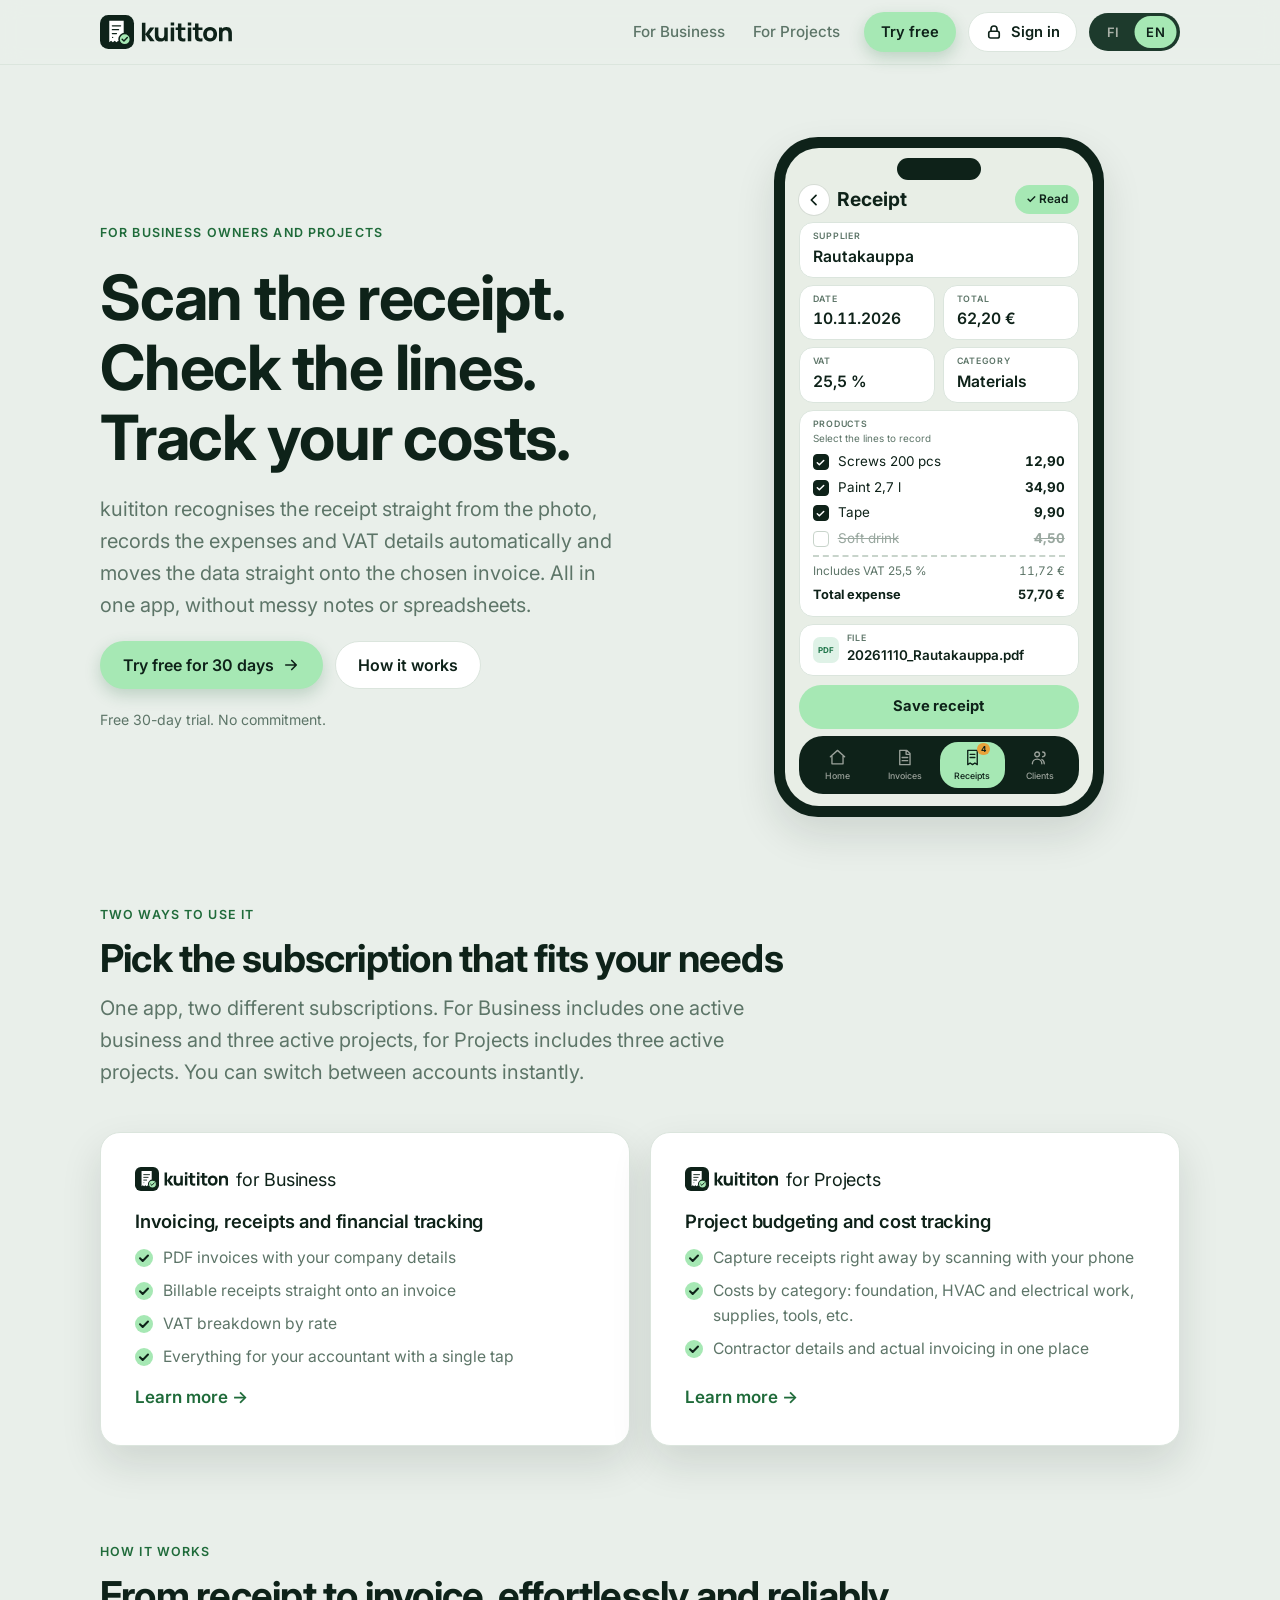
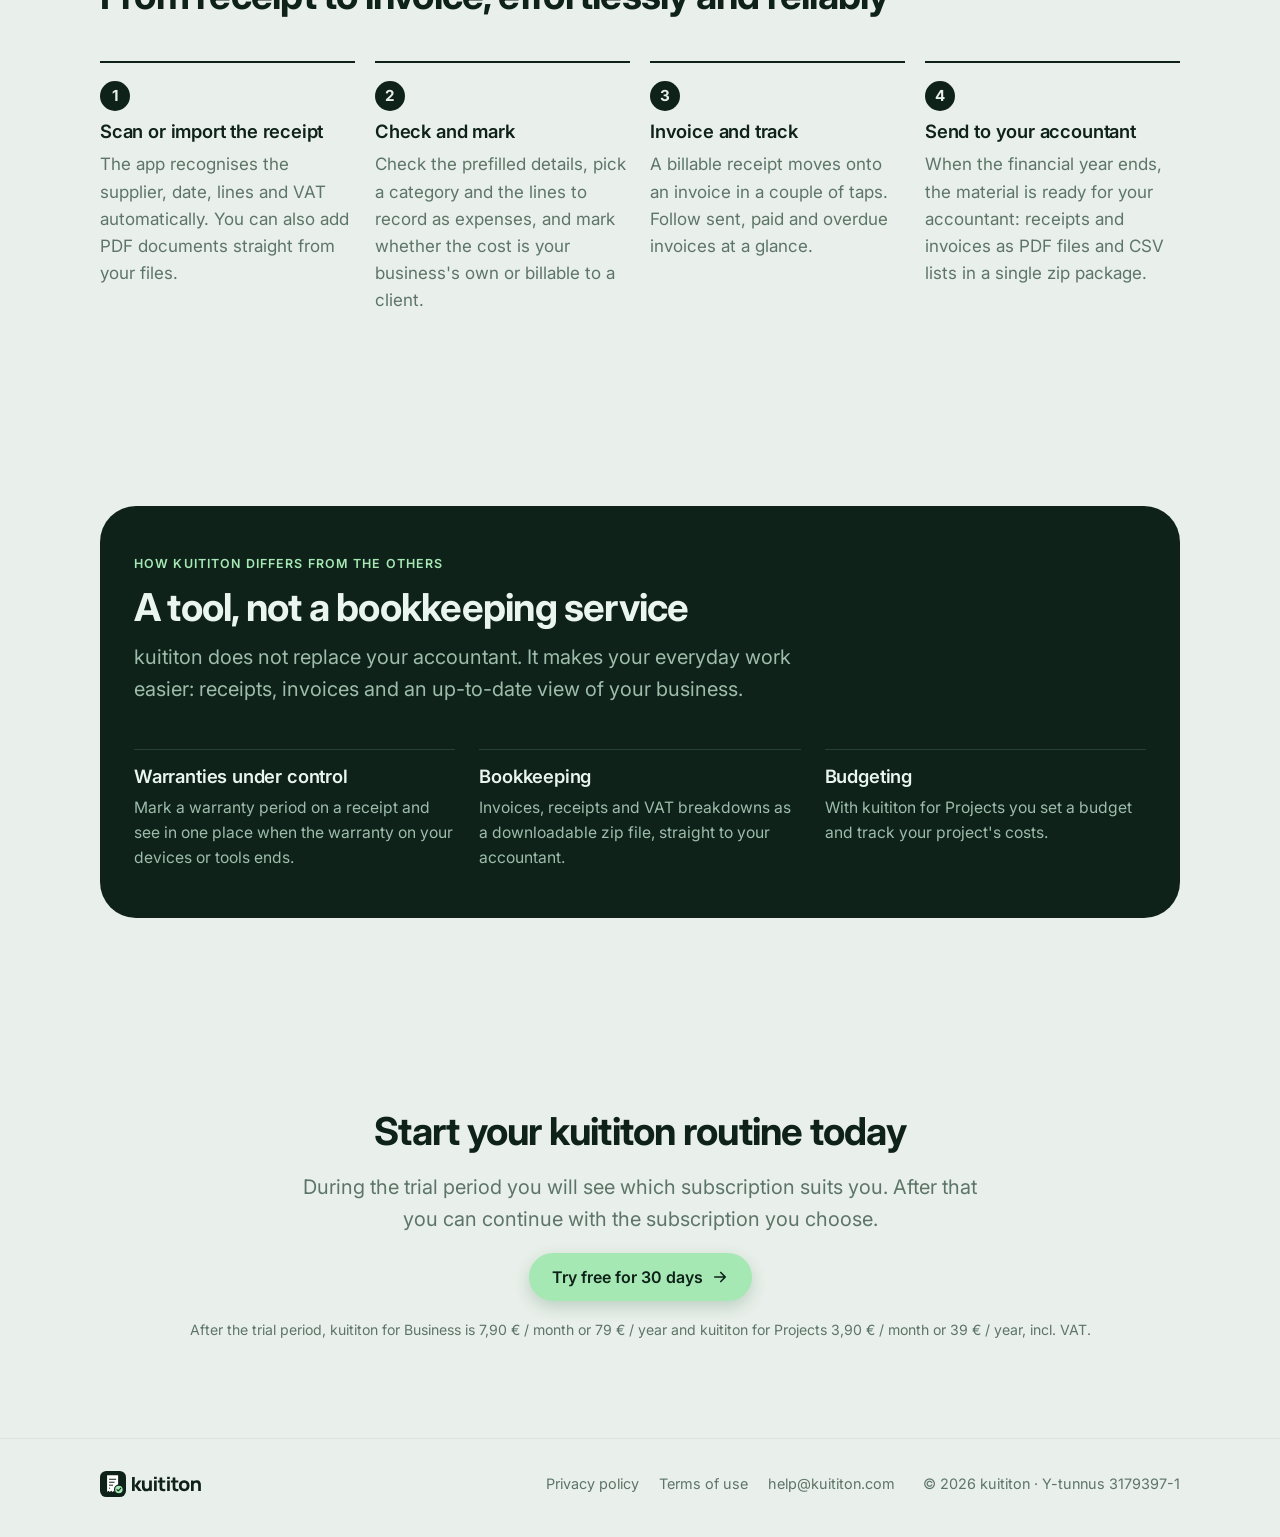
==== commit 5cdbce58: "Header: Kirjaudu is a plain link to app.kuititon.com with a lock icon; remove placeholder login form" ====
--- a/index.html
+++ b/index.html
@@ -23,31 +23,15 @@
 <a class="brand" href="index.html" aria-label="kuititon"><svg class="logo" viewBox="0 0 434.5 112.0" aria-hidden="true"><g transform="translate(0 0.00) scale(0.8485)"><rect width="132" height="132" rx="32" class="lt"/><path d="M36 22 H92 V106 L85 100 L78 106 L71 100 L64 106 L57 100 L50 106 L43 100 L36 106 Z" class="lr"/><path d="M48 42 H80 M48 57 H72 M48 72 H64" class="ll" stroke-width="5" stroke-linecap="round" fill="none"/><circle cx="49" cy="87" r="2.6" class="lf"/><circle cx="96" cy="94" r="22" fill="#a6e8b4" class="lg" stroke-width="6"/><path d="M86 94 L93 101 L106 87" fill="none" class="lk" stroke-width="5.5" stroke-linecap="round" stroke-linejoin="round"/></g><path class="lw" transform="translate(132.20 86.20)" d="M17.47 0L5.80 0L5.88-60.48L17.47-60.48L17.47-23.52L32.84-45.36L46.96-45.36L30.58-22.68L48.05 0L33.18 0L17.47-21.84L17.47 0M66.23 1.34Q60.90 1.34 57.54-0.46Q54.18-2.27 52.31-5.04Q50.44-7.81 49.64-10.82Q48.84-13.82 48.68-16.30Q48.51-18.77 48.51-19.91L48.51-45.36L60.10-45.36L60.10-23.94Q60.10-22.39 60.27-19.97Q60.44-17.56 61.32-15.12Q62.20-12.68 64.20-11.05Q66.19-9.41 69.84-9.41Q71.31-9.41 72.99-9.87Q74.67-10.33 76.14-11.66Q77.61-12.98 78.56-15.56Q79.50-18.14 79.50-22.34L79.50-45.36L91.01-45.36L91.01 0L80.93 0L80.93-4.66Q79.38-2.90 77.32-1.55Q72.91 1.34 66.23 1.34M112.14-51.66L100.71-51.66L100.71-61.74L112.14-61.74L112.14-51.66M112.14 0L100.71 0L100.71-45.36L112.14-45.36L112.14 0M149.05-9.49L149.05 0Q144.35 0.88 139.83 0.78Q135.32 0.67 131.77-0.82Q128.22-2.31 126.37-5.63Q124.69-8.74 124.61-11.95Q124.52-15.16 124.52-19.24L124.52-36.54L116.80-36.54L116.80-45.36L124.52-45.36L124.52-57.96L135.95-57.96L135.95-45.36L149.05-45.36L149.05-36.54L135.95-36.54L135.95-19.91Q135.95-17.26 136.01-15.14Q136.07-13.02 136.87-11.76Q138.38-9.37 141.70-9.16Q145.02-8.95 149.05-9.49M168.50-51.66L157.07-51.66L157.07-61.74L168.50-61.74L168.50-51.66M168.50 0L157.07 0L157.07-45.36L168.50-45.36L168.50 0M205.41-9.49L205.41 0Q200.71 0.88 196.19 0.78Q191.68 0.67 188.13-0.82Q184.58-2.31 182.73-5.63Q181.05-8.74 180.97-11.95Q180.88-15.16 180.88-19.24L180.88-36.54L173.16-36.54L173.16-45.36L180.88-45.36L180.88-57.96L192.31-57.96L192.31-45.36L205.41-45.36L205.41-36.54L192.31-36.54L192.31-19.91Q192.31-17.26 192.37-15.14Q192.43-13.02 193.23-11.76Q194.74-9.37 198.06-9.16Q201.38-8.95 205.41-9.49M230.48 1.26Q223.64 1.26 218.47-1.81Q213.31-4.87 210.43-10.27Q207.55-15.67 207.55-22.68Q207.55-29.78 210.49-35.18Q213.43-40.57 218.60-43.60Q223.76-46.62 230.48-46.62Q237.33-46.62 242.52-43.55Q247.70-40.49 250.60-35.09Q253.50-29.69 253.50-22.68Q253.50-15.62 250.58-10.23Q247.66-4.83 242.47-1.79Q237.29 1.26 230.48 1.26M230.48-9.41Q235.99-9.41 238.69-13.12Q241.40-16.84 241.40-22.68Q241.40-28.73 238.65-32.34Q235.90-35.95 230.48-35.95Q226.75-35.95 224.35-34.27Q221.96-32.59 220.80-29.61Q219.65-26.63 219.65-22.68Q219.65-16.59 222.40-13Q225.15-9.41 230.48-9.41M302.34 0L290.75 0L290.75-21.42Q290.75-22.97 290.58-25.39Q290.42-27.80 289.53-30.24Q288.65-32.68 286.66-34.31Q284.66-35.95 281.01-35.95Q279.54-35.95 277.86-35.49Q276.18-35.03 274.71-33.71Q273.24-32.38 272.29-29.82Q271.35-27.26 271.35-23.02L271.35 0L259.76 0L259.76-45.36L269.92-45.36L269.92-40.70Q271.47-42.46 273.57-43.81Q277.94-46.70 284.62-46.70Q289.95-46.70 293.31-44.90Q296.67-43.09 298.54-40.32Q300.41-37.55 301.21-34.55Q302.01-31.54 302.18-29.06Q302.34-26.59 302.34-25.45"/></svg></a>
 <nav class="nav" aria-label="Päävalikko" data-aria-en="Main"><a href="yritys.html" data-en="For Business">Yrittäjille</a><a href="projekti.html" data-en="For Projects">Projekteille</a></nav>
 <a class="btn primary sm head-btn" href="sovellus.html" data-en="Try free">Kokeile ilmaiseksi</a>
-<button class="btn ghost sm head-btn" id="loginBtn" type="button" aria-expanded="false" aria-controls="loginPanel" data-en="Sign in">Kirjaudu</button>
+<a class="btn ghost sm head-btn" href="https://app.kuititon.com"><svg class="ico-lock" viewBox="0 0 24 24" aria-hidden="true"><rect x="5" y="11" width="14" height="9" rx="2.5"/><path d="M8 11V8a4 4 0 018 0v3"/></svg><span data-en="Sign in">Kirjaudu</span></a>
 <div class="seg" id="langSeg" role="group" aria-label="Language / Kieli"><span class="seg-pill"></span><button type="button" data-lang="fi" aria-pressed="true">FI</button><button type="button" data-lang="en" aria-pressed="false">EN</button></div>
 <button class="menu-btn" id="menuBtn" type="button" aria-expanded="false" aria-controls="menuPanel" aria-label="Valikko" data-aria-en="Menu"><svg viewBox="0 0 24 24" aria-hidden="true"><path class="mb-a" d="M4 7h16M4 12h16M4 17h16"/><path class="mb-b" d="M6 6l12 12M18 6L6 18"/></svg></button>
 </div>
 <div class="menu-panel" id="menuPanel" hidden><div class="wrap"><div class="paper menu-card">
 <nav class="menu-links" aria-label="Sivut" data-aria-en="Pages"><a href="yritys.html"><span data-en="For Business">Yrittäjille</span><svg viewBox="0 0 24 24" aria-hidden="true"><path d="M5 12h14M13 6l6 6-6 6"/></svg></a><a href="projekti.html"><span data-en="For Projects">Projekteille</span><svg viewBox="0 0 24 24" aria-hidden="true"><path d="M5 12h14M13 6l6 6-6 6"/></svg></a></nav>
 <div class="menu-cta"><a class="btn primary" href="sovellus.html"><span data-en="Try free">Kokeile ilmaiseksi</span><svg viewBox="0 0 24 24" aria-hidden="true"><path d="M5 12h14M13 6l6 6-6 6"/></svg></a>
-<button class="btn ghost" id="mLoginBtn" type="button" aria-expanded="false" aria-controls="mLoginBox"><span data-en="Sign in">Kirjaudu</span><svg class="chev" viewBox="0 0 24 24" aria-hidden="true"><path d="M6 9l6 6 6-6"/></svg></button></div>
-<div id="mLoginBox" hidden><form class="login" data-login novalidate>
-<div class="f"><label for="mEmail" data-en="Email">Sähköposti</label><input id="mEmail" name="email" type="email" inputmode="email" autocomplete="username" autocapitalize="none" spellcheck="false" required></div>
-<div class="f"><label for="mPass" data-en="Password">Salasana</label><input id="mPass" name="password" type="password" autocomplete="current-password" required></div>
-<button class="btn primary" type="submit"><span data-en="Sign in">Kirjaudu</span></button>
-<p class="login-msg" role="status" hidden></p>
-<p class="login-links"><a href="sovellus.html" data-en="Forgot your password?">Unohditko salasanasi?</a></p>
-<p class="login-links muted"><span data-en="No account yet?">Ei vielä tiliä?</span> <a href="sovellus.html" data-en="Register for free">Rekisteröidy ilmaiseksi</a></p>
-</form></div>
+<a class="btn ghost" href="https://app.kuititon.com"><span class="with-ico"><svg class="ico-lock" viewBox="0 0 24 24" aria-hidden="true"><rect x="5" y="11" width="14" height="9" rx="2.5"/><path d="M8 11V8a4 4 0 018 0v3"/></svg><span data-en="Sign in">Kirjaudu</span></span><svg viewBox="0 0 24 24" aria-hidden="true"><path d="M5 12h14M13 6l6 6-6 6"/></svg></a></div>
 </div></div></div>
-<div class="login-panel" id="loginPanel" hidden><div class="wrap"><div class="paper login-card"><form class="login" data-login novalidate>
-<div class="f"><label for="dEmail" data-en="Email">Sähköposti</label><input id="dEmail" name="email" type="email" inputmode="email" autocomplete="username" autocapitalize="none" spellcheck="false" required></div>
-<div class="f"><label for="dPass" data-en="Password">Salasana</label><input id="dPass" name="password" type="password" autocomplete="current-password" required></div>
-<button class="btn primary" type="submit"><span data-en="Sign in">Kirjaudu</span></button>
-<p class="login-msg" role="status" hidden></p>
-<p class="login-links"><a href="sovellus.html" data-en="Forgot your password?">Unohditko salasanasi?</a></p>
-<p class="login-links muted"><span data-en="No account yet?">Ei vielä tiliä?</span> <a href="sovellus.html" data-en="Register for free">Rekisteröidy ilmaiseksi</a></p>
-</form></div></div></div>
 </header><main>
 <section class="hero"><div class="wrap">
 <div class="hero-copy">
--- a/assets/site.css
+++ b/assets/site.css
@@ -478,3 +478,6 @@
 .legal-doc ul{padding-left:1.25em;margin:8px 0}
 .legal-doc li{margin:6px 0}
 .legal-doc a{color:var(--accent-text);text-decoration:underline;text-underline-offset:2px;overflow-wrap:anywhere}
+
+.ico-lock{width:1.05em;height:1.05em;flex:none;fill:none;stroke:currentColor;stroke-width:2;stroke-linecap:round;stroke-linejoin:round}
+.with-ico{display:inline-flex;align-items:center;gap:8px}
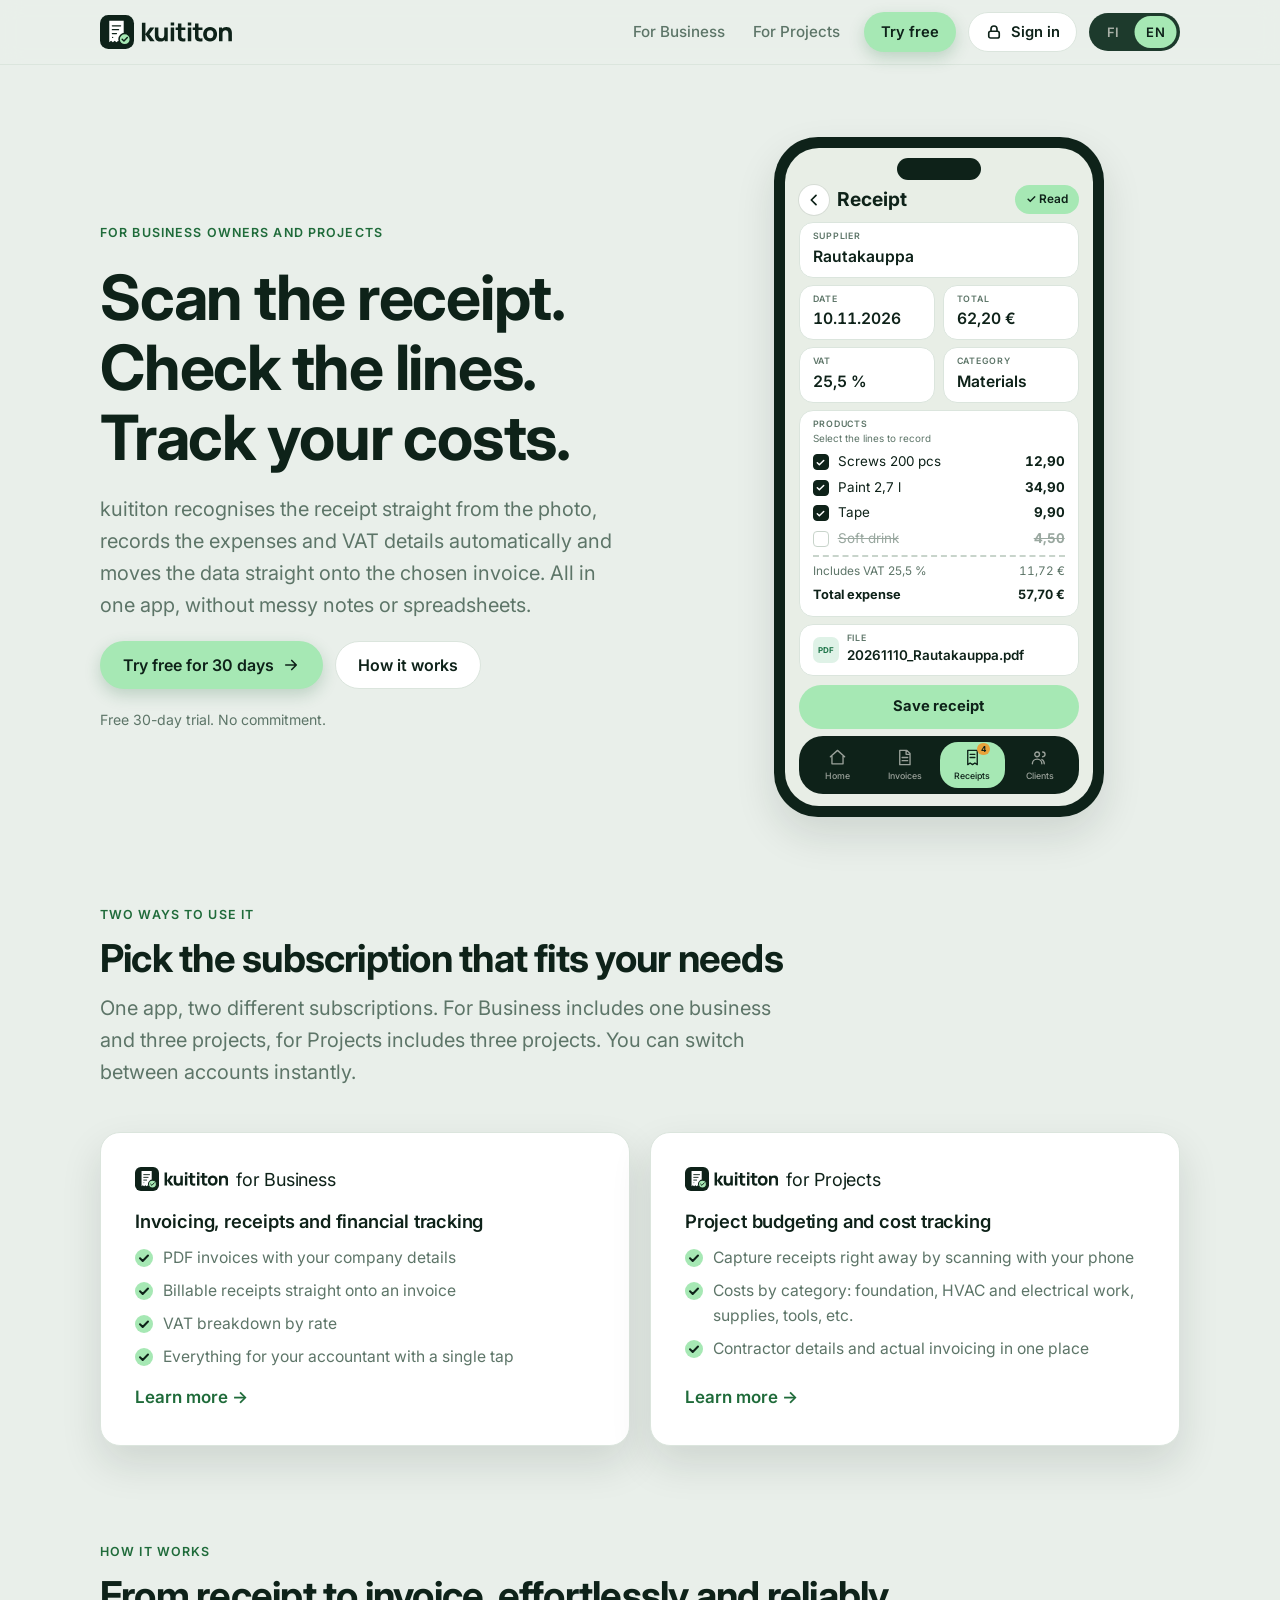
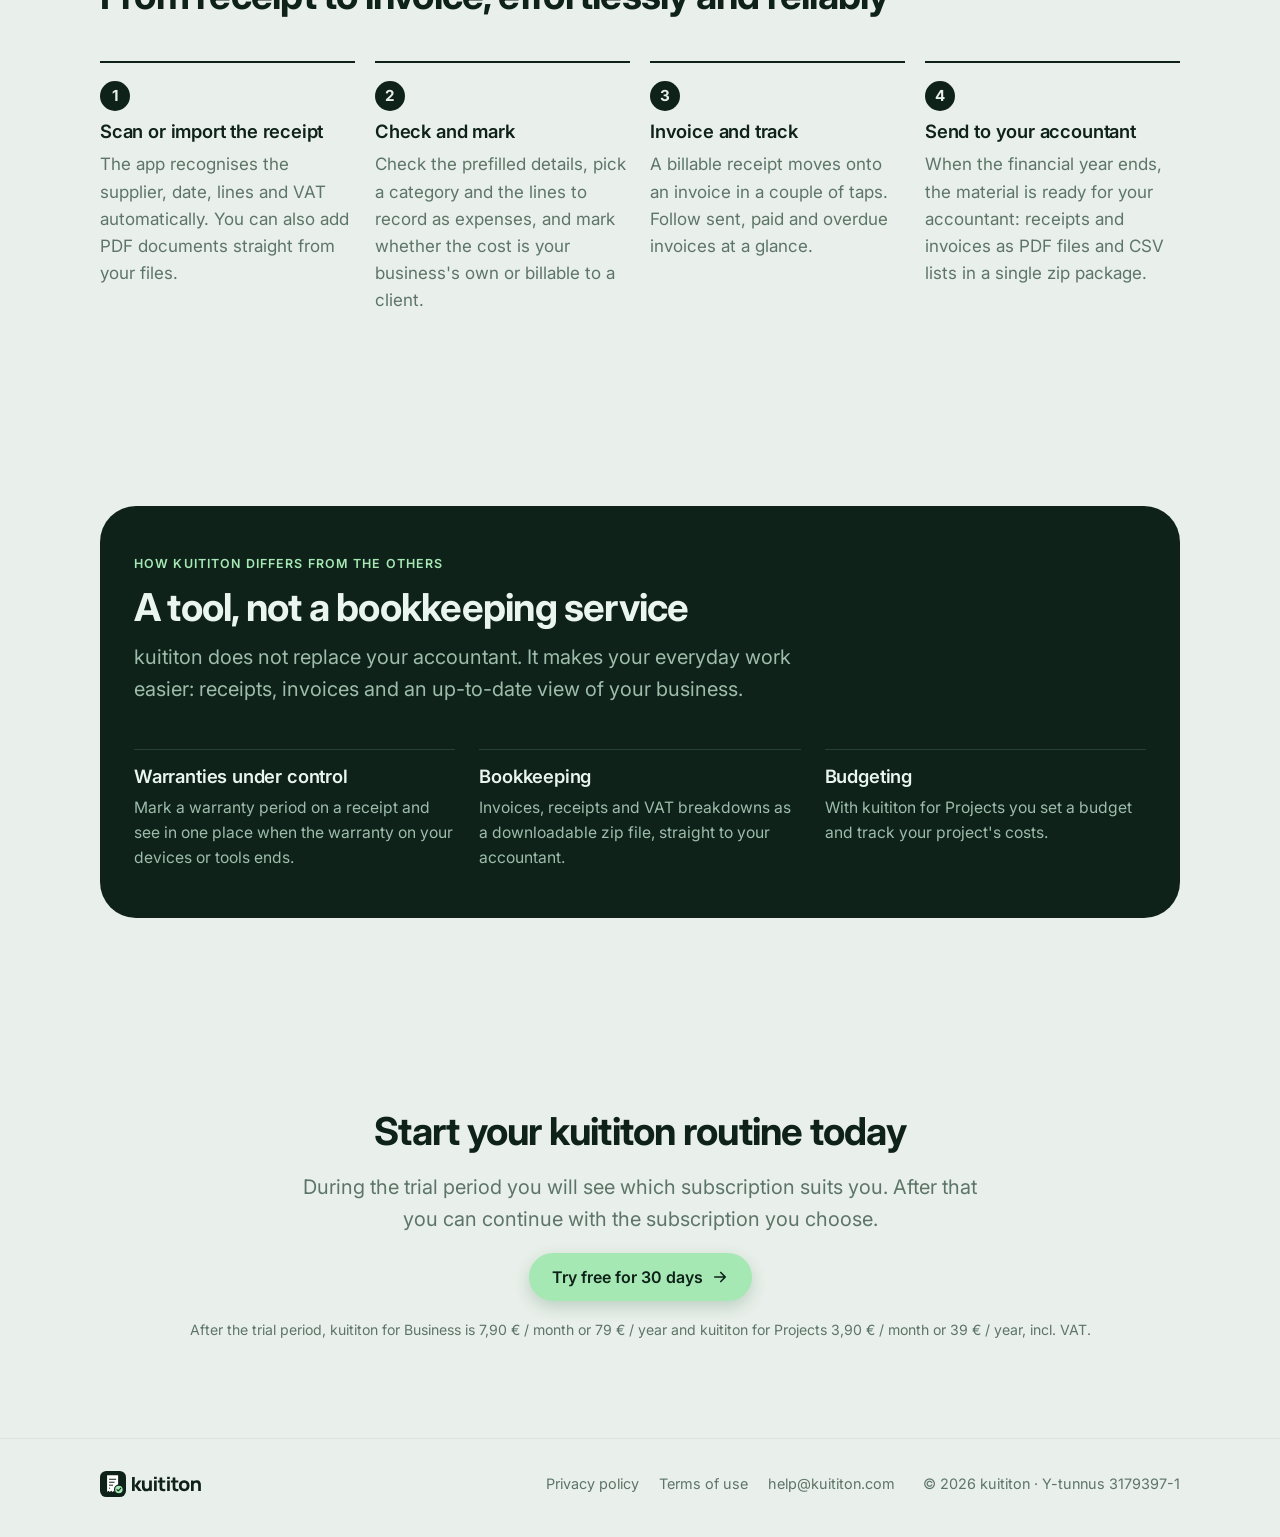
==== commit fad87c25: "Site: say three projects instead of three active projects Co-Authored-By: Claude Sonnet 5.5 <noreply" ====
--- a/index.html
+++ b/index.html
@@ -62,7 +62,7 @@
 
 <section id="tilat" style="padding-top:0"><div class="wrap">
 <div class="sec-head"><span class="eyebrow" data-en="Two ways to use it">Kaksi tapaa käyttää</span><h2 data-en="Pick the subscription that fits your needs">Valitse tilaus käyttötarpeidesi mukaan</h2>
-<p class="lead" data-en="One app, two different subscriptions. For Business includes one active business and three active projects, for Projects includes three active projects. You can switch between accounts instantly.">Sama sovellus, kaksi eri tilausta. Yrittäjille-tilaukseen kuuluu yksi aktiivinen yritys ja kolme aktiivista projektia, Projekteille-tilaukseen kolme aktiivista projektia. Voit vaihtaa tilien välillä viiveettä.</p></div>
+<p class="lead" data-en="One app, two different subscriptions. For Business includes one business and three projects, for Projects includes three projects. You can switch between accounts instantly.">Sama sovellus, kaksi eri tilausta. Yrittäjille-tilaukseen kuuluu yksi yritys ja kolme projektia, Projekteille-tilaukseen kolme projektia. Voit vaihtaa tilien välillä viiveettä.</p></div>
 <div class="modes">
 <a class="paper mode" href="yritys.html"><span class="brandtop" aria-label="kuititon Yrittäjille" data-aria-en="kuititon for Business" data-en="&lt;svg class=&quot;logo&quot; viewBox=&quot;0 0 434.5 112.0&quot; aria-hidden=&quot;true&quot;&gt;&lt;g transform=&quot;translate(0 0.00) scale(0.8485)&quot;&gt;&lt;rect width=&quot;132&quot; height=&quot;132&quot; rx=&quot;32&quot; class=&quot;lt&quot;/&gt;&lt;path d=&quot;M36 22 H92 V106 L85 100 L78 106 L71 100 L64 106 L57 100 L50 106 L43 100 L36 106 Z&quot; class=&quot;lr&quot;/&gt;&lt;path d=&quot;M48 42 H80 M48 57 H72 M48 72 H64&quot; class=&quot;ll&quot; stroke-width=&quot;5&quot; stroke-linecap=&quot;round&quot; fill=&quot;none&quot;/&gt;&lt;circle cx=&quot;49&quot; cy=&quot;87&quot; r=&quot;2.6&quot; class=&quot;lf&quot;/&gt;&lt;circle cx=&quot;96&quot; cy=&quot;94&quot; r=&quot;22&quot; fill=&quot;#a6e8b4&quot; class=&quot;lg&quot; stroke-width=&quot;6&quot;/&gt;&lt;path d=&quot;M86 94 L93 101 L106 87&quot; fill=&quot;none&quot; class=&quot;lk&quot; stroke-width=&quot;5.5&quot; stroke-linecap=&quot;round&quot; stroke-linejoin=&quot;round&quot;/&gt;&lt;/g&gt;&lt;path class=&quot;lw&quot; transform=&quot;translate(132.20 86.20)&quot; d=&quot;M17.47 0L5.80 0L5.88-60.48L17.47-60.48L17.47-23.52L32.84-45.36L46.96-45.36L30.58-22.68L48.05 0L33.18 0L17.47-21.84L17.47 0M66.23 1.34Q60.90 1.34 57.54-0.46Q54.18-2.27 52.31-5.04Q50.44-7.81 49.64-10.82Q48.84-13.82 48.68-16.30Q48.51-18.77 48.51-19.91L48.51-45.36L60.10-45.36L60.10-23.94Q60.10-22.39 60.27-19.97Q60.44-17.56 61.32-15.12Q62.20-12.68 64.20-11.05Q66.19-9.41 69.84-9.41Q71.31-9.41 72.99-9.87Q74.67-10.33 76.14-11.66Q77.61-12.98 78.56-15.56Q79.50-18.14 79.50-22.34L79.50-45.36L91.01-45.36L91.01 0L80.93 0L80.93-4.66Q79.38-2.90 77.32-1.55Q72.91 1.34 66.23 1.34M112.14-51.66L100.71-51.66L100.71-61.74L112.14-61.74L112.14-51.66M112.14 0L100.71 0L100.71-45.36L112.14-45.36L112.14 0M149.05-9.49L149.05 0Q144.35 0.88 139.83 0.78Q135.32 0.67 131.77-0.82Q128.22-2.31 126.37-5.63Q124.69-8.74 124.61-11.95Q124.52-15.16 124.52-19.24L124.52-36.54L116.80-36.54L116.80-45.36L124.52-45.36L124.52-57.96L135.95-57.96L135.95-45.36L149.05-45.36L149.05-36.54L135.95-36.54L135.95-19.91Q135.95-17.26 136.01-15.14Q136.07-13.02 136.87-11.76Q138.38-9.37 141.70-9.16Q145.02-8.95 149.05-9.49M168.50-51.66L157.07-51.66L157.07-61.74L168.50-61.74L168.50-51.66M168.50 0L157.07 0L157.07-45.36L168.50-45.36L168.50 0M205.41-9.49L205.41 0Q200.71 0.88 196.19 0.78Q191.68 0.67 188.13-0.82Q184.58-2.31 182.73-5.63Q181.05-8.74 180.97-11.95Q180.88-15.16 180.88-19.24L180.88-36.54L173.16-36.54L173.16-45.36L180.88-45.36L180.88-57.96L192.31-57.96L192.31-45.36L205.41-45.36L205.41-36.54L192.31-36.54L192.31-19.91Q192.31-17.26 192.37-15.14Q192.43-13.02 193.23-11.76Q194.74-9.37 198.06-9.16Q201.38-8.95 205.41-9.49M230.48 1.26Q223.64 1.26 218.47-1.81Q213.31-4.87 210.43-10.27Q207.55-15.67 207.55-22.68Q207.55-29.78 210.49-35.18Q213.43-40.57 218.60-43.60Q223.76-46.62 230.48-46.62Q237.33-46.62 242.52-43.55Q247.70-40.49 250.60-35.09Q253.50-29.69 253.50-22.68Q253.50-15.62 250.58-10.23Q247.66-4.83 242.47-1.79Q237.29 1.26 230.48 1.26M230.48-9.41Q235.99-9.41 238.69-13.12Q241.40-16.84 241.40-22.68Q241.40-28.73 238.65-32.34Q235.90-35.95 230.48-35.95Q226.75-35.95 224.35-34.27Q221.96-32.59 220.80-29.61Q219.65-26.63 219.65-22.68Q219.65-16.59 222.40-13Q225.15-9.41 230.48-9.41M302.34 0L290.75 0L290.75-21.42Q290.75-22.97 290.58-25.39Q290.42-27.80 289.53-30.24Q288.65-32.68 286.66-34.31Q284.66-35.95 281.01-35.95Q279.54-35.95 277.86-35.49Q276.18-35.03 274.71-33.71Q273.24-32.38 272.29-29.82Q271.35-27.26 271.35-23.02L271.35 0L259.76 0L259.76-45.36L269.92-45.36L269.92-40.70Q271.47-42.46 273.57-43.81Q277.94-46.70 284.62-46.70Q289.95-46.70 293.31-44.90Q296.67-43.09 298.54-40.32Q300.41-37.55 301.21-34.55Q302.01-31.54 302.18-29.06Q302.34-26.59 302.34-25.45&quot;/&gt;&lt;/svg&gt; for Business"><svg class="logo" viewBox="0 0 434.5 112.0" aria-hidden="true"><g transform="translate(0 0.00) scale(0.8485)"><rect width="132" height="132" rx="32" class="lt"/><path d="M36 22 H92 V106 L85 100 L78 106 L71 100 L64 106 L57 100 L50 106 L43 100 L36 106 Z" class="lr"/><path d="M48 42 H80 M48 57 H72 M48 72 H64" class="ll" stroke-width="5" stroke-linecap="round" fill="none"/><circle cx="49" cy="87" r="2.6" class="lf"/><circle cx="96" cy="94" r="22" fill="#a6e8b4" class="lg" stroke-width="6"/><path d="M86 94 L93 101 L106 87" fill="none" class="lk" stroke-width="5.5" stroke-linecap="round" stroke-linejoin="round"/></g><path class="lw" transform="translate(132.20 86.20)" d="M17.47 0L5.80 0L5.88-60.48L17.47-60.48L17.47-23.52L32.84-45.36L46.96-45.36L30.58-22.68L48.05 0L33.18 0L17.47-21.84L17.47 0M66.23 1.34Q60.90 1.34 57.54-0.46Q54.18-2.27 52.31-5.04Q50.44-7.81 49.64-10.82Q48.84-13.82 48.68-16.30Q48.51-18.77 48.51-19.91L48.51-45.36L60.10-45.36L60.10-23.94Q60.10-22.39 60.27-19.97Q60.44-17.56 61.32-15.12Q62.20-12.68 64.20-11.05Q66.19-9.41 69.84-9.41Q71.31-9.41 72.99-9.87Q74.67-10.33 76.14-11.66Q77.61-12.98 78.56-15.56Q79.50-18.14 79.50-22.34L79.50-45.36L91.01-45.36L91.01 0L80.93 0L80.93-4.66Q79.38-2.90 77.32-1.55Q72.91 1.34 66.23 1.34M112.14-51.66L100.71-51.66L100.71-61.74L112.14-61.74L112.14-51.66M112.14 0L100.71 0L100.71-45.36L112.14-45.36L112.14 0M149.05-9.49L149.05 0Q144.35 0.88 139.83 0.78Q135.32 0.67 131.77-0.82Q128.22-2.31 126.37-5.63Q124.69-8.74 124.61-11.95Q124.52-15.16 124.52-19.24L124.52-36.54L116.80-36.54L116.80-45.36L124.52-45.36L124.52-57.96L135.95-57.96L135.95-45.36L149.05-45.36L149.05-36.54L135.95-36.54L135.95-19.91Q135.95-17.26 136.01-15.14Q136.07-13.02 136.87-11.76Q138.38-9.37 141.70-9.16Q145.02-8.95 149.05-9.49M168.50-51.66L157.07-51.66L157.07-61.74L168.50-61.74L168.50-51.66M168.50 0L157.07 0L157.07-45.36L168.50-45.36L168.50 0M205.41-9.49L205.41 0Q200.71 0.88 196.19 0.78Q191.68 0.67 188.13-0.82Q184.58-2.31 182.73-5.63Q181.05-8.74 180.97-11.95Q180.88-15.16 180.88-19.24L180.88-36.54L173.16-36.54L173.16-45.36L180.88-45.36L180.88-57.96L192.31-57.96L192.31-45.36L205.41-45.36L205.41-36.54L192.31-36.54L192.31-19.91Q192.31-17.26 192.37-15.14Q192.43-13.02 193.23-11.76Q194.74-9.37 198.06-9.16Q201.38-8.95 205.41-9.49M230.48 1.26Q223.64 1.26 218.47-1.81Q213.31-4.87 210.43-10.27Q207.55-15.67 207.55-22.68Q207.55-29.78 210.49-35.18Q213.43-40.57 218.60-43.60Q223.76-46.62 230.48-46.62Q237.33-46.62 242.52-43.55Q247.70-40.49 250.60-35.09Q253.50-29.69 253.50-22.68Q253.50-15.62 250.58-10.23Q247.66-4.83 242.47-1.79Q237.29 1.26 230.48 1.26M230.48-9.41Q235.99-9.41 238.69-13.12Q241.40-16.84 241.40-22.68Q241.40-28.73 238.65-32.34Q235.90-35.95 230.48-35.95Q226.75-35.95 224.35-34.27Q221.96-32.59 220.80-29.61Q219.65-26.63 219.65-22.68Q219.65-16.59 222.40-13Q225.15-9.41 230.48-9.41M302.34 0L290.75 0L290.75-21.42Q290.75-22.97 290.58-25.39Q290.42-27.80 289.53-30.24Q288.65-32.68 286.66-34.31Q284.66-35.95 281.01-35.95Q279.54-35.95 277.86-35.49Q276.18-35.03 274.71-33.71Q273.24-32.38 272.29-29.82Q271.35-27.26 271.35-23.02L271.35 0L259.76 0L259.76-45.36L269.92-45.36L269.92-40.70Q271.47-42.46 273.57-43.81Q277.94-46.70 284.62-46.70Q289.95-46.70 293.31-44.90Q296.67-43.09 298.54-40.32Q300.41-37.55 301.21-34.55Q302.01-31.54 302.18-29.06Q302.34-26.59 302.34-25.45"/></svg> Yrittäjille</span><h3 data-en="Invoicing, receipts and financial tracking">Laskutus, kuitit ja talouden seuranta</h3>
 <ul><li data-en="PDF invoices with your company details">Laskut PDF:nä yrityksesi tiedoilla</li><li data-en="Billable receipts straight onto an invoice">Asiakkaalta laskutettavat kuitit suoraan laskulle</li><li data-en="VAT breakdown by rate">ALV-erittely verokannoittain</li><li data-en="Everything for your accountant with a single tap">Aineisto kirjanpitäjälle yhdellä napin painalluksella</li></ul>
--- a/assets/site.css
+++ b/assets/site.css
@@ -481,3 +481,6 @@
 
 .ico-lock{width:1.05em;height:1.05em;flex:none;fill:none;stroke:currentColor;stroke-width:2;stroke-linecap:round;stroke-linejoin:round}
 .with-ico{display:inline-flex;align-items:center;gap:8px}
+
+.applink{color:var(--accent-text);font-weight:600;text-decoration:underline;text-underline-offset:2px}
+.applink:hover{text-decoration-thickness:2px}
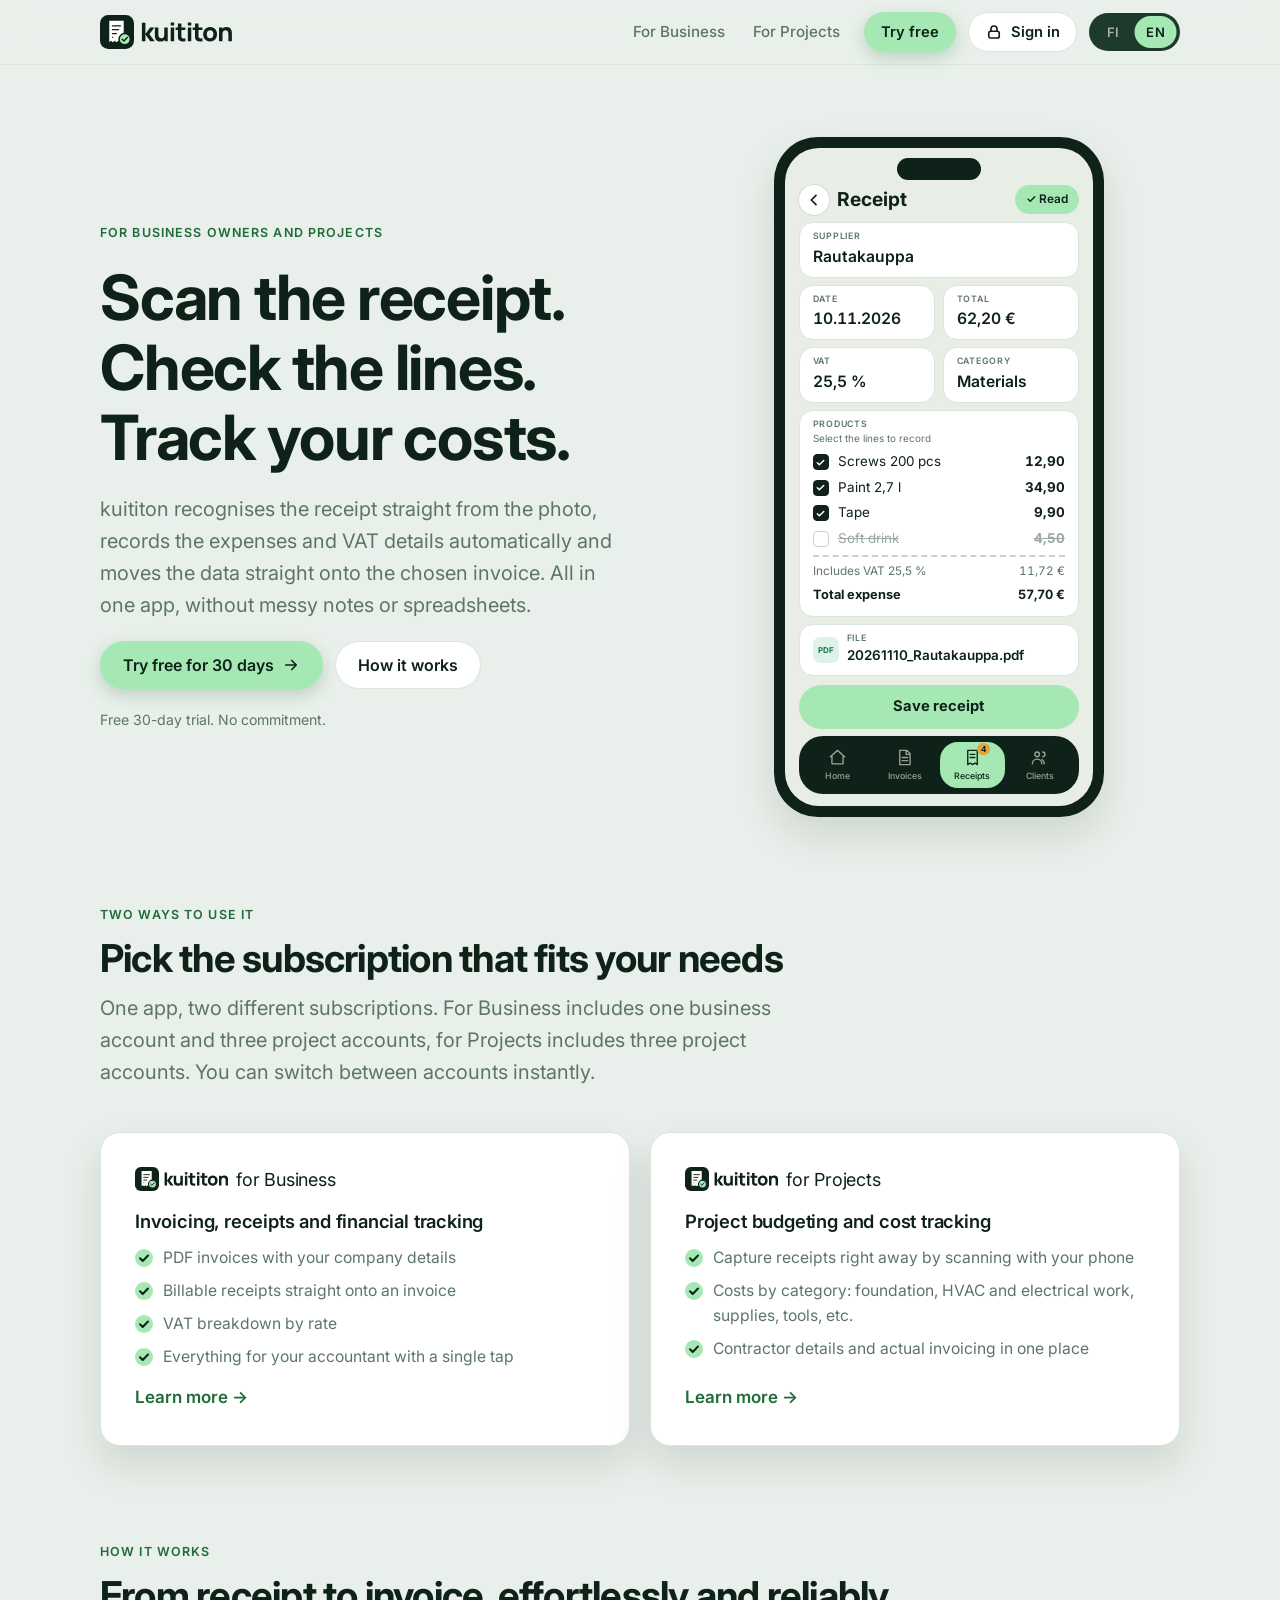
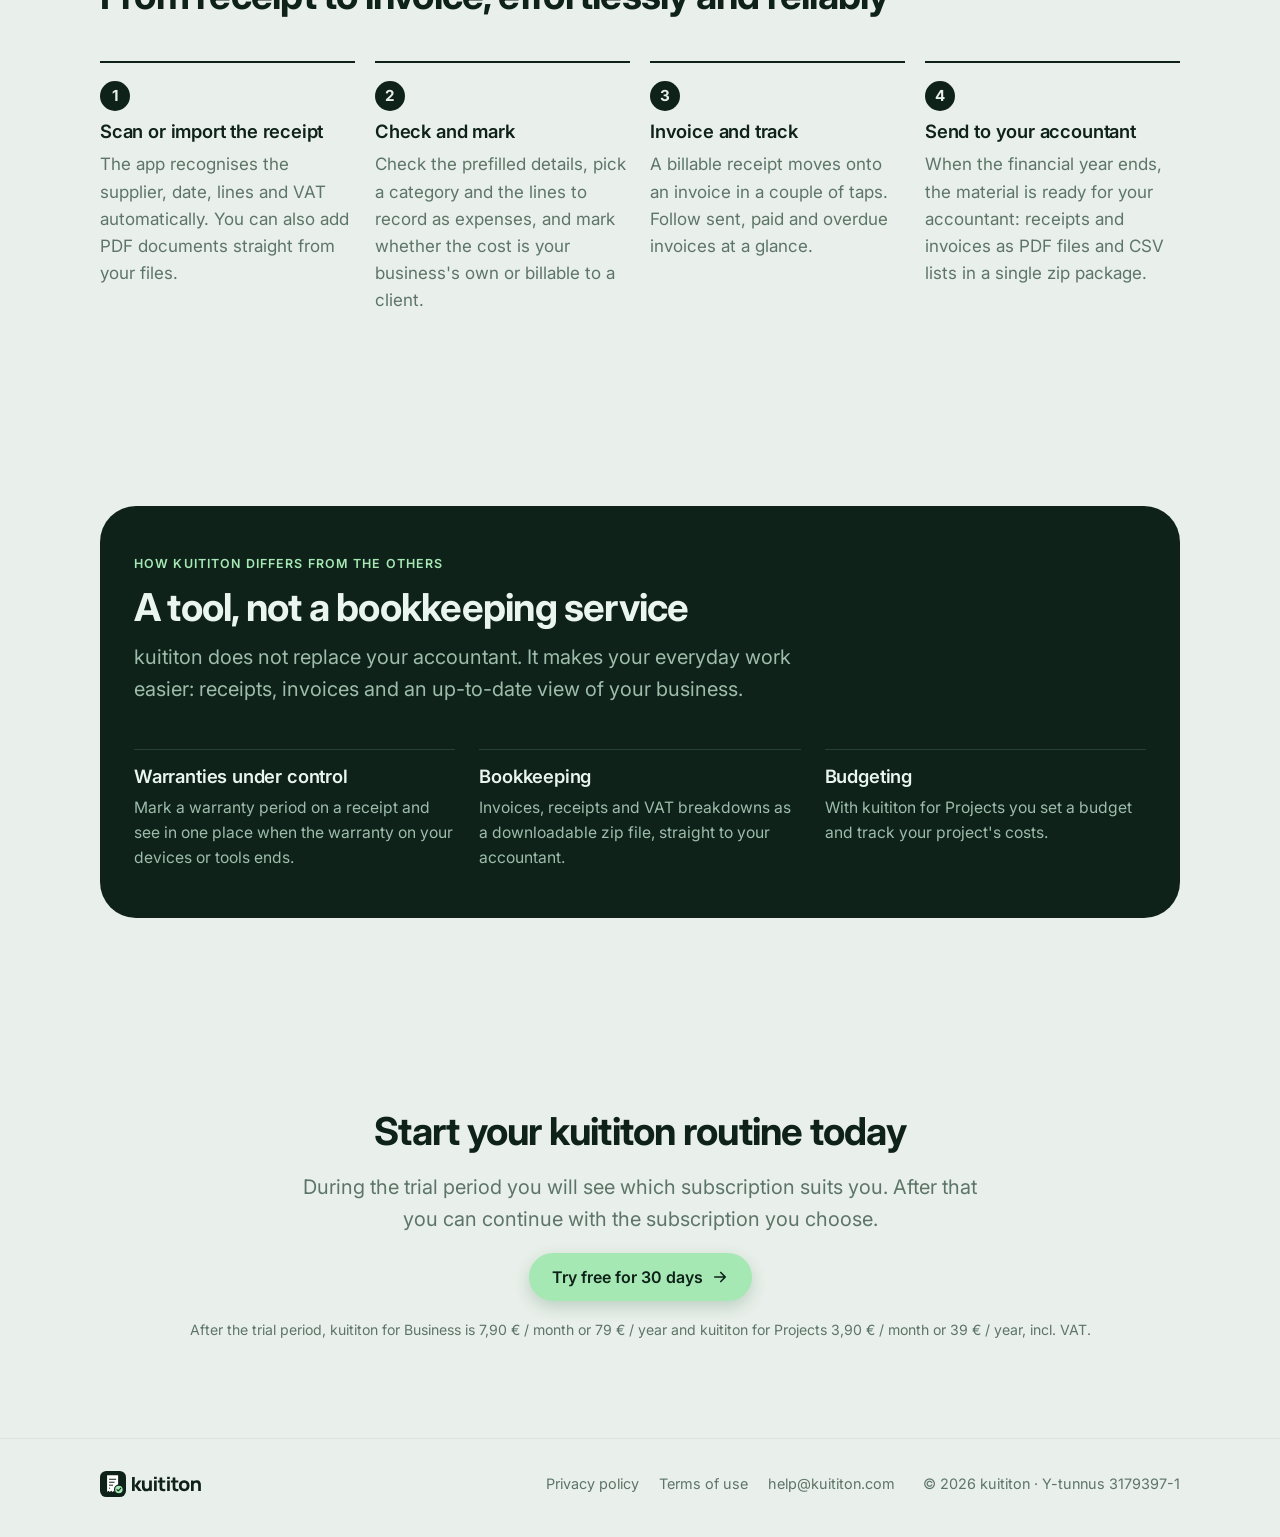
==== commit cd696a50: "Site: use account wording for plan limits Co-Authored-By: Claude Sonnet 5.5 <noreply@anthropic.com> " ====
--- a/index.html
+++ b/index.html
@@ -62,7 +62,7 @@
 
 <section id="tilat" style="padding-top:0"><div class="wrap">
 <div class="sec-head"><span class="eyebrow" data-en="Two ways to use it">Kaksi tapaa käyttää</span><h2 data-en="Pick the subscription that fits your needs">Valitse tilaus käyttötarpeidesi mukaan</h2>
-<p class="lead" data-en="One app, two different subscriptions. For Business includes one business and three projects, for Projects includes three projects. You can switch between accounts instantly.">Sama sovellus, kaksi eri tilausta. Yrittäjille-tilaukseen kuuluu yksi yritys ja kolme projektia, Projekteille-tilaukseen kolme projektia. Voit vaihtaa tilien välillä viiveettä.</p></div>
+<p class="lead" data-en="One app, two different subscriptions. For Business includes one business account and three project accounts, for Projects includes three project accounts. You can switch between accounts instantly.">Sama sovellus, kaksi eri tilausta. Yrittäjille-tilaukseen kuuluu yksi yritystili ja kolme projektitiliä, Projekteille-tilaukseen kolme projektitiliä. Voit vaihtaa tilien välillä viiveettä.</p></div>
 <div class="modes">
 <a class="paper mode" href="yritys.html"><span class="brandtop" aria-label="kuititon Yrittäjille" data-aria-en="kuititon for Business" data-en="&lt;svg class=&quot;logo&quot; viewBox=&quot;0 0 434.5 112.0&quot; aria-hidden=&quot;true&quot;&gt;&lt;g transform=&quot;translate(0 0.00) scale(0.8485)&quot;&gt;&lt;rect width=&quot;132&quot; height=&quot;132&quot; rx=&quot;32&quot; class=&quot;lt&quot;/&gt;&lt;path d=&quot;M36 22 H92 V106 L85 100 L78 106 L71 100 L64 106 L57 100 L50 106 L43 100 L36 106 Z&quot; class=&quot;lr&quot;/&gt;&lt;path d=&quot;M48 42 H80 M48 57 H72 M48 72 H64&quot; class=&quot;ll&quot; stroke-width=&quot;5&quot; stroke-linecap=&quot;round&quot; fill=&quot;none&quot;/&gt;&lt;circle cx=&quot;49&quot; cy=&quot;87&quot; r=&quot;2.6&quot; class=&quot;lf&quot;/&gt;&lt;circle cx=&quot;96&quot; cy=&quot;94&quot; r=&quot;22&quot; fill=&quot;#a6e8b4&quot; class=&quot;lg&quot; stroke-width=&quot;6&quot;/&gt;&lt;path d=&quot;M86 94 L93 101 L106 87&quot; fill=&quot;none&quot; class=&quot;lk&quot; stroke-width=&quot;5.5&quot; stroke-linecap=&quot;round&quot; stroke-linejoin=&quot;round&quot;/&gt;&lt;/g&gt;&lt;path class=&quot;lw&quot; transform=&quot;translate(132.20 86.20)&quot; d=&quot;M17.47 0L5.80 0L5.88-60.48L17.47-60.48L17.47-23.52L32.84-45.36L46.96-45.36L30.58-22.68L48.05 0L33.18 0L17.47-21.84L17.47 0M66.23 1.34Q60.90 1.34 57.54-0.46Q54.18-2.27 52.31-5.04Q50.44-7.81 49.64-10.82Q48.84-13.82 48.68-16.30Q48.51-18.77 48.51-19.91L48.51-45.36L60.10-45.36L60.10-23.94Q60.10-22.39 60.27-19.97Q60.44-17.56 61.32-15.12Q62.20-12.68 64.20-11.05Q66.19-9.41 69.84-9.41Q71.31-9.41 72.99-9.87Q74.67-10.33 76.14-11.66Q77.61-12.98 78.56-15.56Q79.50-18.14 79.50-22.34L79.50-45.36L91.01-45.36L91.01 0L80.93 0L80.93-4.66Q79.38-2.90 77.32-1.55Q72.91 1.34 66.23 1.34M112.14-51.66L100.71-51.66L100.71-61.74L112.14-61.74L112.14-51.66M112.14 0L100.71 0L100.71-45.36L112.14-45.36L112.14 0M149.05-9.49L149.05 0Q144.35 0.88 139.83 0.78Q135.32 0.67 131.77-0.82Q128.22-2.31 126.37-5.63Q124.69-8.74 124.61-11.95Q124.52-15.16 124.52-19.24L124.52-36.54L116.80-36.54L116.80-45.36L124.52-45.36L124.52-57.96L135.95-57.96L135.95-45.36L149.05-45.36L149.05-36.54L135.95-36.54L135.95-19.91Q135.95-17.26 136.01-15.14Q136.07-13.02 136.87-11.76Q138.38-9.37 141.70-9.16Q145.02-8.95 149.05-9.49M168.50-51.66L157.07-51.66L157.07-61.74L168.50-61.74L168.50-51.66M168.50 0L157.07 0L157.07-45.36L168.50-45.36L168.50 0M205.41-9.49L205.41 0Q200.71 0.88 196.19 0.78Q191.68 0.67 188.13-0.82Q184.58-2.31 182.73-5.63Q181.05-8.74 180.97-11.95Q180.88-15.16 180.88-19.24L180.88-36.54L173.16-36.54L173.16-45.36L180.88-45.36L180.88-57.96L192.31-57.96L192.31-45.36L205.41-45.36L205.41-36.54L192.31-36.54L192.31-19.91Q192.31-17.26 192.37-15.14Q192.43-13.02 193.23-11.76Q194.74-9.37 198.06-9.16Q201.38-8.95 205.41-9.49M230.48 1.26Q223.64 1.26 218.47-1.81Q213.31-4.87 210.43-10.27Q207.55-15.67 207.55-22.68Q207.55-29.78 210.49-35.18Q213.43-40.57 218.60-43.60Q223.76-46.62 230.48-46.62Q237.33-46.62 242.52-43.55Q247.70-40.49 250.60-35.09Q253.50-29.69 253.50-22.68Q253.50-15.62 250.58-10.23Q247.66-4.83 242.47-1.79Q237.29 1.26 230.48 1.26M230.48-9.41Q235.99-9.41 238.69-13.12Q241.40-16.84 241.40-22.68Q241.40-28.73 238.65-32.34Q235.90-35.95 230.48-35.95Q226.75-35.95 224.35-34.27Q221.96-32.59 220.80-29.61Q219.65-26.63 219.65-22.68Q219.65-16.59 222.40-13Q225.15-9.41 230.48-9.41M302.34 0L290.75 0L290.75-21.42Q290.75-22.97 290.58-25.39Q290.42-27.80 289.53-30.24Q288.65-32.68 286.66-34.31Q284.66-35.95 281.01-35.95Q279.54-35.95 277.86-35.49Q276.18-35.03 274.71-33.71Q273.24-32.38 272.29-29.82Q271.35-27.26 271.35-23.02L271.35 0L259.76 0L259.76-45.36L269.92-45.36L269.92-40.70Q271.47-42.46 273.57-43.81Q277.94-46.70 284.62-46.70Q289.95-46.70 293.31-44.90Q296.67-43.09 298.54-40.32Q300.41-37.55 301.21-34.55Q302.01-31.54 302.18-29.06Q302.34-26.59 302.34-25.45&quot;/&gt;&lt;/svg&gt; for Business"><svg class="logo" viewBox="0 0 434.5 112.0" aria-hidden="true"><g transform="translate(0 0.00) scale(0.8485)"><rect width="132" height="132" rx="32" class="lt"/><path d="M36 22 H92 V106 L85 100 L78 106 L71 100 L64 106 L57 100 L50 106 L43 100 L36 106 Z" class="lr"/><path d="M48 42 H80 M48 57 H72 M48 72 H64" class="ll" stroke-width="5" stroke-linecap="round" fill="none"/><circle cx="49" cy="87" r="2.6" class="lf"/><circle cx="96" cy="94" r="22" fill="#a6e8b4" class="lg" stroke-width="6"/><path d="M86 94 L93 101 L106 87" fill="none" class="lk" stroke-width="5.5" stroke-linecap="round" stroke-linejoin="round"/></g><path class="lw" transform="translate(132.20 86.20)" d="M17.47 0L5.80 0L5.88-60.48L17.47-60.48L17.47-23.52L32.84-45.36L46.96-45.36L30.58-22.68L48.05 0L33.18 0L17.47-21.84L17.47 0M66.23 1.34Q60.90 1.34 57.54-0.46Q54.18-2.27 52.31-5.04Q50.44-7.81 49.64-10.82Q48.84-13.82 48.68-16.30Q48.51-18.77 48.51-19.91L48.51-45.36L60.10-45.36L60.10-23.94Q60.10-22.39 60.27-19.97Q60.44-17.56 61.32-15.12Q62.20-12.68 64.20-11.05Q66.19-9.41 69.84-9.41Q71.31-9.41 72.99-9.87Q74.67-10.33 76.14-11.66Q77.61-12.98 78.56-15.56Q79.50-18.14 79.50-22.34L79.50-45.36L91.01-45.36L91.01 0L80.93 0L80.93-4.66Q79.38-2.90 77.32-1.55Q72.91 1.34 66.23 1.34M112.14-51.66L100.71-51.66L100.71-61.74L112.14-61.74L112.14-51.66M112.14 0L100.71 0L100.71-45.36L112.14-45.36L112.14 0M149.05-9.49L149.05 0Q144.35 0.88 139.83 0.78Q135.32 0.67 131.77-0.82Q128.22-2.31 126.37-5.63Q124.69-8.74 124.61-11.95Q124.52-15.16 124.52-19.24L124.52-36.54L116.80-36.54L116.80-45.36L124.52-45.36L124.52-57.96L135.95-57.96L135.95-45.36L149.05-45.36L149.05-36.54L135.95-36.54L135.95-19.91Q135.95-17.26 136.01-15.14Q136.07-13.02 136.87-11.76Q138.38-9.37 141.70-9.16Q145.02-8.95 149.05-9.49M168.50-51.66L157.07-51.66L157.07-61.74L168.50-61.74L168.50-51.66M168.50 0L157.07 0L157.07-45.36L168.50-45.36L168.50 0M205.41-9.49L205.41 0Q200.71 0.88 196.19 0.78Q191.68 0.67 188.13-0.82Q184.58-2.31 182.73-5.63Q181.05-8.74 180.97-11.95Q180.88-15.16 180.88-19.24L180.88-36.54L173.16-36.54L173.16-45.36L180.88-45.36L180.88-57.96L192.31-57.96L192.31-45.36L205.41-45.36L205.41-36.54L192.31-36.54L192.31-19.91Q192.31-17.26 192.37-15.14Q192.43-13.02 193.23-11.76Q194.74-9.37 198.06-9.16Q201.38-8.95 205.41-9.49M230.48 1.26Q223.64 1.26 218.47-1.81Q213.31-4.87 210.43-10.27Q207.55-15.67 207.55-22.68Q207.55-29.78 210.49-35.18Q213.43-40.57 218.60-43.60Q223.76-46.62 230.48-46.62Q237.33-46.62 242.52-43.55Q247.70-40.49 250.60-35.09Q253.50-29.69 253.50-22.68Q253.50-15.62 250.58-10.23Q247.66-4.83 242.47-1.79Q237.29 1.26 230.48 1.26M230.48-9.41Q235.99-9.41 238.69-13.12Q241.40-16.84 241.40-22.68Q241.40-28.73 238.65-32.34Q235.90-35.95 230.48-35.95Q226.75-35.95 224.35-34.27Q221.96-32.59 220.80-29.61Q219.65-26.63 219.65-22.68Q219.65-16.59 222.40-13Q225.15-9.41 230.48-9.41M302.34 0L290.75 0L290.75-21.42Q290.75-22.97 290.58-25.39Q290.42-27.80 289.53-30.24Q288.65-32.68 286.66-34.31Q284.66-35.95 281.01-35.95Q279.54-35.95 277.86-35.49Q276.18-35.03 274.71-33.71Q273.24-32.38 272.29-29.82Q271.35-27.26 271.35-23.02L271.35 0L259.76 0L259.76-45.36L269.92-45.36L269.92-40.70Q271.47-42.46 273.57-43.81Q277.94-46.70 284.62-46.70Q289.95-46.70 293.31-44.90Q296.67-43.09 298.54-40.32Q300.41-37.55 301.21-34.55Q302.01-31.54 302.18-29.06Q302.34-26.59 302.34-25.45"/></svg> Yrittäjille</span><h3 data-en="Invoicing, receipts and financial tracking">Laskutus, kuitit ja talouden seuranta</h3>
 <ul><li data-en="PDF invoices with your company details">Laskut PDF:nä yrityksesi tiedoilla</li><li data-en="Billable receipts straight onto an invoice">Asiakkaalta laskutettavat kuitit suoraan laskulle</li><li data-en="VAT breakdown by rate">ALV-erittely verokannoittain</li><li data-en="Everything for your accountant with a single tap">Aineisto kirjanpitäjälle yhdellä napin painalluksella</li></ul>
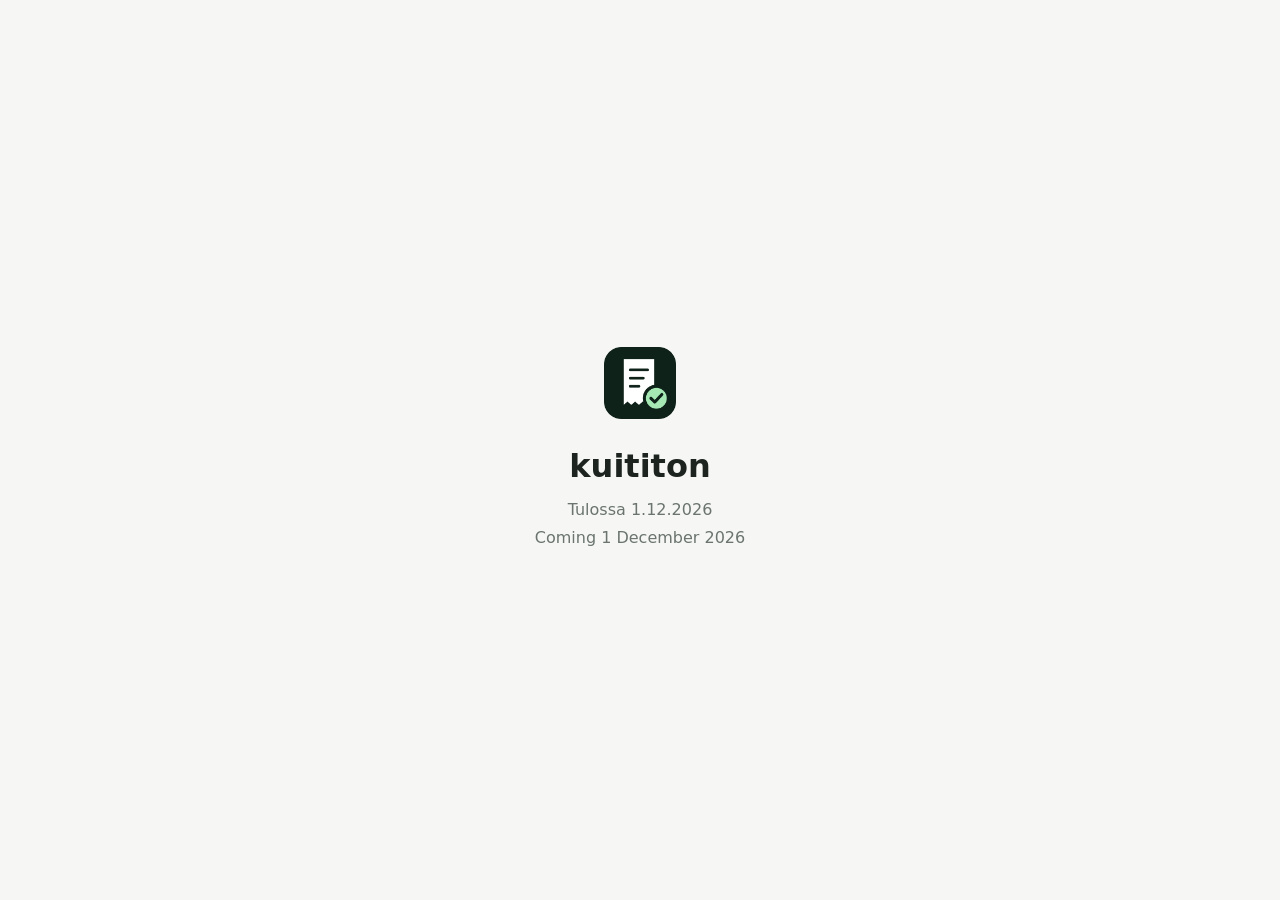
==== commit cc91e4d0: "Temporary coming-soon page until 1.12.2026 (full site on launch branch) Co-Authored-By: Claude Sonne" ====
--- a/index.html
+++ b/index.html
@@ -2,99 +2,26 @@
 <html lang="fi">
 <head>
 <meta charset="utf-8">
-<meta name="viewport" content="width=device-width,initial-scale=1,viewport-fit=cover">
-<title>kuititon – kuittien skannaus ja laskutus puhelimellasi</title>
-<meta name="claude:viewport-fit-sides" content="cover">
-<meta name="description" content="Skannaa kuitit, luo laskut ja seuraa kulujasi yhdellä sovelluksella. Sopii pienyrittäjille, rakentajille ja remontoijille. Kokeile 30 päivää ilmaiseksi.">
-<meta name="desc-en" content="kuititon is a light tool for invoicing, handling receipts and tracking costs. For business owners and builders."><meta name="title-fi" content="kuititon – kuittien skannaus ja laskutus puhelimellasi"><meta name="title-en" content="kuititon – receipts and invoices handled on your phone">
-<link rel="canonical" href="https://kuititon.com/">
-<meta name="robots" content="index,follow,max-image-preview:large">
-<meta name="theme-color" content="#0e2219">
-<meta property="og:type" content="website"><meta property="og:site_name" content="kuititon"><meta property="og:locale" content="fi_FI">
-<meta property="og:title" content="kuititon – kuittien skannaus ja laskutus puhelimellasi"><meta property="og:description" content="Skannaa kuitit, luo laskut ja seuraa kulujasi yhdellä sovelluksella. Sopii pienyrittäjille, rakentajille ja remontoijille. Kokeile 30 päivää ilmaiseksi."><meta property="og:url" content="https://kuititon.com/"><meta property="og:image" content="https://kuititon.com/assets/og.png"><meta property="og:image:width" content="1200"><meta property="og:image:height" content="630">
-<meta name="twitter:card" content="summary_large_image"><meta name="twitter:title" content="kuititon – kuittien skannaus ja laskutus puhelimellasi"><meta name="twitter:description" content="Skannaa kuitit, luo laskut ja seuraa kulujasi yhdellä sovelluksella. Sopii pienyrittäjille, rakentajille ja remontoijille. Kokeile 30 päivää ilmaiseksi."><meta name="twitter:image" content="https://kuititon.com/assets/og.png">
-<script type="application/ld+json">{"@context": "https://schema.org", "@graph": [{"@type": "Organization", "@id": "https://kuititon.com/#org", "name": "kuititon", "url": "https://kuititon.com/", "email": "help@kuititon.com", "logo": "https://kuititon.com/assets/logo.png"}, {"@type": "WebSite", "@id": "https://kuititon.com/#site", "url": "https://kuititon.com/", "name": "kuititon", "inLanguage": "fi", "publisher": {"@id": "https://kuititon.com/#org"}}, {"@type": "SoftwareApplication", "name": "kuititon", "applicationCategory": "BusinessApplication", "operatingSystem": "Web (iPhone, Android, tietokone)", "inLanguage": "fi", "url": "https://kuititon.com/", "description": "Kuittien skannaus, laskutus ja kulujen seuranta puhelimella.", "offers": [{"@type": "Offer", "name": "kuititon Yrittäjille", "price": "7.90", "priceCurrency": "EUR", "description": "Kuukausihinta sis. ALV, 30 päivää ilmaiseksi"}, {"@type": "Offer", "name": "kuititon Projekteille", "price": "3.90", "priceCurrency": "EUR", "description": "Kuukausihinta sis. ALV, 30 päivää ilmaiseksi"}], "publisher": {"@id": "https://kuititon.com/#org"}}]}</script>
-<link rel="icon" href="assets/favicon.svg" type="image/svg+xml"><link rel="apple-touch-icon" href="assets/logo.png">
-<link rel="stylesheet" href="https://fonts.googleapis.com/css2?family=Inter:wght@400;500;600;700&display=swap">
-<link rel="stylesheet" href="assets/site.css">
+<meta name="viewport" content="width=device-width,initial-scale=1">
+<meta name="robots" content="noindex,nofollow">
+<title>kuititon</title>
+<link rel="icon" href="assets/favicon.svg" type="image/svg+xml">
+<style>
+:root{--bg:#f6f7f5;--fg:#1d2420;--mute:#6b746e}
+@media (prefers-color-scheme:dark){:root{--bg:#141815;--fg:#eef1ee;--mute:#98a39b}}
+html,body{height:100%;margin:0}
+body{background:var(--bg);color:var(--fg);font:16px/1.5 system-ui,-apple-system,"Segoe UI",sans-serif;display:flex;align-items:center;justify-content:center;text-align:center;padding:0 16px}
+h1{font-size:2rem;margin:0 0 .5rem}
+p{margin:.25rem 0;color:var(--mute)}
+img{width:72px;height:72px;margin-bottom:1rem}
+</style>
 </head>
 <body>
-<header class="site-head"><div class="wrap">
-<a class="brand" href="index.html" aria-label="kuititon"><svg class="logo" viewBox="0 0 434.5 112.0" aria-hidden="true"><g transform="translate(0 0.00) scale(0.8485)"><rect width="132" height="132" rx="32" class="lt"/><path d="M36 22 H92 V106 L85 100 L78 106 L71 100 L64 106 L57 100 L50 106 L43 100 L36 106 Z" class="lr"/><path d="M48 42 H80 M48 57 H72 M48 72 H64" class="ll" stroke-width="5" stroke-linecap="round" fill="none"/><circle cx="49" cy="87" r="2.6" class="lf"/><circle cx="96" cy="94" r="22" fill="#a6e8b4" class="lg" stroke-width="6"/><path d="M86 94 L93 101 L106 87" fill="none" class="lk" stroke-width="5.5" stroke-linecap="round" stroke-linejoin="round"/></g><path class="lw" transform="translate(132.20 86.20)" d="M17.47 0L5.80 0L5.88-60.48L17.47-60.48L17.47-23.52L32.84-45.36L46.96-45.36L30.58-22.68L48.05 0L33.18 0L17.47-21.84L17.47 0M66.23 1.34Q60.90 1.34 57.54-0.46Q54.18-2.27 52.31-5.04Q50.44-7.81 49.64-10.82Q48.84-13.82 48.68-16.30Q48.51-18.77 48.51-19.91L48.51-45.36L60.10-45.36L60.10-23.94Q60.10-22.39 60.27-19.97Q60.44-17.56 61.32-15.12Q62.20-12.68 64.20-11.05Q66.19-9.41 69.84-9.41Q71.31-9.41 72.99-9.87Q74.67-10.33 76.14-11.66Q77.61-12.98 78.56-15.56Q79.50-18.14 79.50-22.34L79.50-45.36L91.01-45.36L91.01 0L80.93 0L80.93-4.66Q79.38-2.90 77.32-1.55Q72.91 1.34 66.23 1.34M112.14-51.66L100.71-51.66L100.71-61.74L112.14-61.74L112.14-51.66M112.14 0L100.71 0L100.71-45.36L112.14-45.36L112.14 0M149.05-9.49L149.05 0Q144.35 0.88 139.83 0.78Q135.32 0.67 131.77-0.82Q128.22-2.31 126.37-5.63Q124.69-8.74 124.61-11.95Q124.52-15.16 124.52-19.24L124.52-36.54L116.80-36.54L116.80-45.36L124.52-45.36L124.52-57.96L135.95-57.96L135.95-45.36L149.05-45.36L149.05-36.54L135.95-36.54L135.95-19.91Q135.95-17.26 136.01-15.14Q136.07-13.02 136.87-11.76Q138.38-9.37 141.70-9.16Q145.02-8.95 149.05-9.49M168.50-51.66L157.07-51.66L157.07-61.74L168.50-61.74L168.50-51.66M168.50 0L157.07 0L157.07-45.36L168.50-45.36L168.50 0M205.41-9.49L205.41 0Q200.71 0.88 196.19 0.78Q191.68 0.67 188.13-0.82Q184.58-2.31 182.73-5.63Q181.05-8.74 180.97-11.95Q180.88-15.16 180.88-19.24L180.88-36.54L173.16-36.54L173.16-45.36L180.88-45.36L180.88-57.96L192.31-57.96L192.31-45.36L205.41-45.36L205.41-36.54L192.31-36.54L192.31-19.91Q192.31-17.26 192.37-15.14Q192.43-13.02 193.23-11.76Q194.74-9.37 198.06-9.16Q201.38-8.95 205.41-9.49M230.48 1.26Q223.64 1.26 218.47-1.81Q213.31-4.87 210.43-10.27Q207.55-15.67 207.55-22.68Q207.55-29.78 210.49-35.18Q213.43-40.57 218.60-43.60Q223.76-46.62 230.48-46.62Q237.33-46.62 242.52-43.55Q247.70-40.49 250.60-35.09Q253.50-29.69 253.50-22.68Q253.50-15.62 250.58-10.23Q247.66-4.83 242.47-1.79Q237.29 1.26 230.48 1.26M230.48-9.41Q235.99-9.41 238.69-13.12Q241.40-16.84 241.40-22.68Q241.40-28.73 238.65-32.34Q235.90-35.95 230.48-35.95Q226.75-35.95 224.35-34.27Q221.96-32.59 220.80-29.61Q219.65-26.63 219.65-22.68Q219.65-16.59 222.40-13Q225.15-9.41 230.48-9.41M302.34 0L290.75 0L290.75-21.42Q290.75-22.97 290.58-25.39Q290.42-27.80 289.53-30.24Q288.65-32.68 286.66-34.31Q284.66-35.95 281.01-35.95Q279.54-35.95 277.86-35.49Q276.18-35.03 274.71-33.71Q273.24-32.38 272.29-29.82Q271.35-27.26 271.35-23.02L271.35 0L259.76 0L259.76-45.36L269.92-45.36L269.92-40.70Q271.47-42.46 273.57-43.81Q277.94-46.70 284.62-46.70Q289.95-46.70 293.31-44.90Q296.67-43.09 298.54-40.32Q300.41-37.55 301.21-34.55Q302.01-31.54 302.18-29.06Q302.34-26.59 302.34-25.45"/></svg></a>
-<nav class="nav" aria-label="Päävalikko" data-aria-en="Main"><a href="yritys.html" data-en="For Business">Yrittäjille</a><a href="projekti.html" data-en="For Projects">Projekteille</a></nav>
-<a class="btn primary sm head-btn" href="sovellus.html" data-en="Try free">Kokeile ilmaiseksi</a>
-<a class="btn ghost sm head-btn" href="https://app.kuititon.com"><svg class="ico-lock" viewBox="0 0 24 24" aria-hidden="true"><rect x="5" y="11" width="14" height="9" rx="2.5"/><path d="M8 11V8a4 4 0 018 0v3"/></svg><span data-en="Sign in">Kirjaudu</span></a>
-<div class="seg" id="langSeg" role="group" aria-label="Language / Kieli"><span class="seg-pill"></span><button type="button" data-lang="fi" aria-pressed="true">FI</button><button type="button" data-lang="en" aria-pressed="false">EN</button></div>
-<button class="menu-btn" id="menuBtn" type="button" aria-expanded="false" aria-controls="menuPanel" aria-label="Valikko" data-aria-en="Menu"><svg viewBox="0 0 24 24" aria-hidden="true"><path class="mb-a" d="M4 7h16M4 12h16M4 17h16"/><path class="mb-b" d="M6 6l12 12M18 6L6 18"/></svg></button>
-</div>
-<div class="menu-panel" id="menuPanel" hidden><div class="wrap"><div class="paper menu-card">
-<nav class="menu-links" aria-label="Sivut" data-aria-en="Pages"><a href="yritys.html"><span data-en="For Business">Yrittäjille</span><svg viewBox="0 0 24 24" aria-hidden="true"><path d="M5 12h14M13 6l6 6-6 6"/></svg></a><a href="projekti.html"><span data-en="For Projects">Projekteille</span><svg viewBox="0 0 24 24" aria-hidden="true"><path d="M5 12h14M13 6l6 6-6 6"/></svg></a></nav>
-<div class="menu-cta"><a class="btn primary" href="sovellus.html"><span data-en="Try free">Kokeile ilmaiseksi</span><svg viewBox="0 0 24 24" aria-hidden="true"><path d="M5 12h14M13 6l6 6-6 6"/></svg></a>
-<a class="btn ghost" href="https://app.kuititon.com"><span class="with-ico"><svg class="ico-lock" viewBox="0 0 24 24" aria-hidden="true"><rect x="5" y="11" width="14" height="9" rx="2.5"/><path d="M8 11V8a4 4 0 018 0v3"/></svg><span data-en="Sign in">Kirjaudu</span></span><svg viewBox="0 0 24 24" aria-hidden="true"><path d="M5 12h14M13 6l6 6-6 6"/></svg></a></div>
-</div></div></div>
-</header><main>
-<section class="hero"><div class="wrap">
-<div class="hero-copy">
-<span class="eyebrow" data-en="For business owners and projects">Yrittäjille ja projekteille</span>
-<h1 data-en="Scan the receipt. Check the lines. Track your costs.">Skannaa kuitti. Tarkista rivit. Seuraa kulujasi.</h1>
-<p class="lead" data-en="kuititon recognises the receipt straight from the photo, records the expenses and VAT details automatically and moves the data straight onto the chosen invoice. All in one app, without messy notes or spreadsheets.">kuititon tunnistaa kuitin suoraan kuvasta, kirjaa kulut ja ALV-tiedot automaattisesti sekä siirtää tiedot suoraan valitulle laskulle. Kaikki yhdellä sovelluksella, ilman sekavia muistiinpanoja tai taulukoita.</p>
-<div class="cta-row"><a class="btn primary" href="sovellus.html"><span data-en="Try free for 30 days">Kokeile 30 päivää ilmaiseksi</span><svg viewBox="0 0 24 24" aria-hidden="true"><path d="M5 12h14M13 6l6 6-6 6"/></svg></a><a class="btn ghost" href="#miten" data-en="How it works">Näin se toimii</a></div>
-<p class="fine" data-en="Free 30-day trial. No commitment.">Ilmainen 30 päivän kokeilu. Ei sitoumuksia.</p>
-</div>
-<div class="hero-art"><div class="phone ph-app" aria-hidden="true"><div class="screen app rv rv-lg">
-<div class="rv-top"><span class="rv-back"><svg viewBox="0 0 24 24"><path d="M15 5l-7 7 7 7"/></svg></span><b><span data-en="Receipt">Kuitti</span></b><span class="pill ok rv-read">&#10003; <span data-en="Read">Luettu</span></span></div>
-<div class="rv-f"><div class="l" data-en="Supplier">Toimittaja</div><div class="v">Rautakauppa</div></div>
-<div class="rv-two"><div class="rv-f"><div class="l" data-en="Date">Päivämäärä</div><div class="v num">10.11.2026</div></div><div class="rv-f"><div class="l" data-en="Total">Summa</div><div class="v num">62,20 €</div></div></div>
-<div class="rv-two"><div class="rv-f"><div class="l" data-en="VAT">ALV</div><div class="v num">25,5 %</div></div><div class="rv-f"><div class="l" data-en="Category">Kategoria</div><div class="v" data-en="Materials">Materiaalit</div></div></div>
-<div class="rv-f rv-items"><div class="l" data-en="Products">Tuotteet</div><div class="rv-sub" data-en="Select the lines to record">Valitse kirjattavat rivit</div>
-<div class="rv-r"><i class="rv-ck on"><svg viewBox="0 0 24 24"><path d="M5 12.5l4.5 4.5L19 7.5"/></svg></i><span data-en="Screws 200 pcs">Ruuvit 200 kpl</span><b class="num">12,90</b></div>
-<div class="rv-r"><i class="rv-ck on"><svg viewBox="0 0 24 24"><path d="M5 12.5l4.5 4.5L19 7.5"/></svg></i><span data-en="Paint 2,7 l">Maali 2,7 l</span><b class="num">34,90</b></div>
-<div class="rv-r"><i class="rv-ck on"><svg viewBox="0 0 24 24"><path d="M5 12.5l4.5 4.5L19 7.5"/></svg></i><span data-en="Tape">Teippi</span><b class="num">9,90</b></div>
-<div class="rv-r off"><i class="rv-ck"></i><span data-en="Soft drink">Virvoitusjuoma</span><b class="num">4,50</b></div>
-<div class="rv-dash"></div>
-<div class="rv-s"><span data-en="Includes VAT 25,5 %">Sisältää ALV 25,5 %</span><span class="num">11,72 €</span></div>
-<div class="rv-s tot"><span data-en="Total expense">Kuluksi yhteensä</span><span class="num">57,70 €</span></div></div>
-<div class="rv-f rv-file"><span class="rv-pdf">PDF</span><div><div class="l" data-en="File">Tiedosto</div><div class="v">20261110_Rautakauppa.pdf</div></div></div>
-<div class="rv-save"><span data-en="Save receipt">Tallenna kuitti</span></div>
-<div class="a-tabs"><span><svg viewBox="0 0 24 24" aria-hidden="true"><path d="M3 11l9-8 9 8M5 10v10h14V10"/></svg><span data-en="Home">Etusivu</span></span><span><svg viewBox="0 0 24 24" aria-hidden="true"><path d="M6 3h9l4 4v14H6zM14 3v5h5M9 12h7M9 16h7"/></svg><span data-en="Invoices">Laskut</span></span><span class="on"><svg viewBox="0 0 24 24" aria-hidden="true"><path d="M6 3h12v18l-3-2-3 2-3-2-3 2zM9 8h6M9 12h6"/></svg><span data-en="Receipts">Kuitit</span><i class="a-badge">4</i></span><span><svg viewBox="0 0 24 24" aria-hidden="true"><circle cx="9" cy="8" r="3"/><path d="M3 20c0-3.5 2.5-6 6-6s6 2.5 6 6M16 5a3 3 0 010 6M18 20c0-2.5-1-4.5-3-5.5"/></svg><span data-en="Clients">Asiakkaat</span></span></div>
-</div></div></div>
-</div></section>
-
-<section id="tilat" style="padding-top:0"><div class="wrap">
-<div class="sec-head"><span class="eyebrow" data-en="Two ways to use it">Kaksi tapaa käyttää</span><h2 data-en="Pick the subscription that fits your needs">Valitse tilaus käyttötarpeidesi mukaan</h2>
-<p class="lead" data-en="One app, two different subscriptions. For Business includes one business account and three project accounts, for Projects includes three project accounts. You can switch between accounts instantly.">Sama sovellus, kaksi eri tilausta. Yrittäjille-tilaukseen kuuluu yksi yritystili ja kolme projektitiliä, Projekteille-tilaukseen kolme projektitiliä. Voit vaihtaa tilien välillä viiveettä.</p></div>
-<div class="modes">
-<a class="paper mode" href="yritys.html"><span class="brandtop" aria-label="kuititon Yrittäjille" data-aria-en="kuititon for Business" data-en="&lt;svg class=&quot;logo&quot; viewBox=&quot;0 0 434.5 112.0&quot; aria-hidden=&quot;true&quot;&gt;&lt;g transform=&quot;translate(0 0.00) scale(0.8485)&quot;&gt;&lt;rect width=&quot;132&quot; height=&quot;132&quot; rx=&quot;32&quot; class=&quot;lt&quot;/&gt;&lt;path d=&quot;M36 22 H92 V106 L85 100 L78 106 L71 100 L64 106 L57 100 L50 106 L43 100 L36 106 Z&quot; class=&quot;lr&quot;/&gt;&lt;path d=&quot;M48 42 H80 M48 57 H72 M48 72 H64&quot; class=&quot;ll&quot; stroke-width=&quot;5&quot; stroke-linecap=&quot;round&quot; fill=&quot;none&quot;/&gt;&lt;circle cx=&quot;49&quot; cy=&quot;87&quot; r=&quot;2.6&quot; class=&quot;lf&quot;/&gt;&lt;circle cx=&quot;96&quot; cy=&quot;94&quot; r=&quot;22&quot; fill=&quot;#a6e8b4&quot; class=&quot;lg&quot; stroke-width=&quot;6&quot;/&gt;&lt;path d=&quot;M86 94 L93 101 L106 87&quot; fill=&quot;none&quot; class=&quot;lk&quot; stroke-width=&quot;5.5&quot; stroke-linecap=&quot;round&quot; stroke-linejoin=&quot;round&quot;/&gt;&lt;/g&gt;&lt;path class=&quot;lw&quot; transform=&quot;translate(132.20 86.20)&quot; d=&quot;M17.47 0L5.80 0L5.88-60.48L17.47-60.48L17.47-23.52L32.84-45.36L46.96-45.36L30.58-22.68L48.05 0L33.18 0L17.47-21.84L17.47 0M66.23 1.34Q60.90 1.34 57.54-0.46Q54.18-2.27 52.31-5.04Q50.44-7.81 49.64-10.82Q48.84-13.82 48.68-16.30Q48.51-18.77 48.51-19.91L48.51-45.36L60.10-45.36L60.10-23.94Q60.10-22.39 60.27-19.97Q60.44-17.56 61.32-15.12Q62.20-12.68 64.20-11.05Q66.19-9.41 69.84-9.41Q71.31-9.41 72.99-9.87Q74.67-10.33 76.14-11.66Q77.61-12.98 78.56-15.56Q79.50-18.14 79.50-22.34L79.50-45.36L91.01-45.36L91.01 0L80.93 0L80.93-4.66Q79.38-2.90 77.32-1.55Q72.91 1.34 66.23 1.34M112.14-51.66L100.71-51.66L100.71-61.74L112.14-61.74L112.14-51.66M112.14 0L100.71 0L100.71-45.36L112.14-45.36L112.14 0M149.05-9.49L149.05 0Q144.35 0.88 139.83 0.78Q135.32 0.67 131.77-0.82Q128.22-2.31 126.37-5.63Q124.69-8.74 124.61-11.95Q124.52-15.16 124.52-19.24L124.52-36.54L116.80-36.54L116.80-45.36L124.52-45.36L124.52-57.96L135.95-57.96L135.95-45.36L149.05-45.36L149.05-36.54L135.95-36.54L135.95-19.91Q135.95-17.26 136.01-15.14Q136.07-13.02 136.87-11.76Q138.38-9.37 141.70-9.16Q145.02-8.95 149.05-9.49M168.50-51.66L157.07-51.66L157.07-61.74L168.50-61.74L168.50-51.66M168.50 0L157.07 0L157.07-45.36L168.50-45.36L168.50 0M205.41-9.49L205.41 0Q200.71 0.88 196.19 0.78Q191.68 0.67 188.13-0.82Q184.58-2.31 182.73-5.63Q181.05-8.74 180.97-11.95Q180.88-15.16 180.88-19.24L180.88-36.54L173.16-36.54L173.16-45.36L180.88-45.36L180.88-57.96L192.31-57.96L192.31-45.36L205.41-45.36L205.41-36.54L192.31-36.54L192.31-19.91Q192.31-17.26 192.37-15.14Q192.43-13.02 193.23-11.76Q194.74-9.37 198.06-9.16Q201.38-8.95 205.41-9.49M230.48 1.26Q223.64 1.26 218.47-1.81Q213.31-4.87 210.43-10.27Q207.55-15.67 207.55-22.68Q207.55-29.78 210.49-35.18Q213.43-40.57 218.60-43.60Q223.76-46.62 230.48-46.62Q237.33-46.62 242.52-43.55Q247.70-40.49 250.60-35.09Q253.50-29.69 253.50-22.68Q253.50-15.62 250.58-10.23Q247.66-4.83 242.47-1.79Q237.29 1.26 230.48 1.26M230.48-9.41Q235.99-9.41 238.69-13.12Q241.40-16.84 241.40-22.68Q241.40-28.73 238.65-32.34Q235.90-35.95 230.48-35.95Q226.75-35.95 224.35-34.27Q221.96-32.59 220.80-29.61Q219.65-26.63 219.65-22.68Q219.65-16.59 222.40-13Q225.15-9.41 230.48-9.41M302.34 0L290.75 0L290.75-21.42Q290.75-22.97 290.58-25.39Q290.42-27.80 289.53-30.24Q288.65-32.68 286.66-34.31Q284.66-35.95 281.01-35.95Q279.54-35.95 277.86-35.49Q276.18-35.03 274.71-33.71Q273.24-32.38 272.29-29.82Q271.35-27.26 271.35-23.02L271.35 0L259.76 0L259.76-45.36L269.92-45.36L269.92-40.70Q271.47-42.46 273.57-43.81Q277.94-46.70 284.62-46.70Q289.95-46.70 293.31-44.90Q296.67-43.09 298.54-40.32Q300.41-37.55 301.21-34.55Q302.01-31.54 302.18-29.06Q302.34-26.59 302.34-25.45&quot;/&gt;&lt;/svg&gt; for Business"><svg class="logo" viewBox="0 0 434.5 112.0" aria-hidden="true"><g transform="translate(0 0.00) scale(0.8485)"><rect width="132" height="132" rx="32" class="lt"/><path d="M36 22 H92 V106 L85 100 L78 106 L71 100 L64 106 L57 100 L50 106 L43 100 L36 106 Z" class="lr"/><path d="M48 42 H80 M48 57 H72 M48 72 H64" class="ll" stroke-width="5" stroke-linecap="round" fill="none"/><circle cx="49" cy="87" r="2.6" class="lf"/><circle cx="96" cy="94" r="22" fill="#a6e8b4" class="lg" stroke-width="6"/><path d="M86 94 L93 101 L106 87" fill="none" class="lk" stroke-width="5.5" stroke-linecap="round" stroke-linejoin="round"/></g><path class="lw" transform="translate(132.20 86.20)" d="M17.47 0L5.80 0L5.88-60.48L17.47-60.48L17.47-23.52L32.84-45.36L46.96-45.36L30.58-22.68L48.05 0L33.18 0L17.47-21.84L17.47 0M66.23 1.34Q60.90 1.34 57.54-0.46Q54.18-2.27 52.31-5.04Q50.44-7.81 49.64-10.82Q48.84-13.82 48.68-16.30Q48.51-18.77 48.51-19.91L48.51-45.36L60.10-45.36L60.10-23.94Q60.10-22.39 60.27-19.97Q60.44-17.56 61.32-15.12Q62.20-12.68 64.20-11.05Q66.19-9.41 69.84-9.41Q71.31-9.41 72.99-9.87Q74.67-10.33 76.14-11.66Q77.61-12.98 78.56-15.56Q79.50-18.14 79.50-22.34L79.50-45.36L91.01-45.36L91.01 0L80.93 0L80.93-4.66Q79.38-2.90 77.32-1.55Q72.91 1.34 66.23 1.34M112.14-51.66L100.71-51.66L100.71-61.74L112.14-61.74L112.14-51.66M112.14 0L100.71 0L100.71-45.36L112.14-45.36L112.14 0M149.05-9.49L149.05 0Q144.35 0.88 139.83 0.78Q135.32 0.67 131.77-0.82Q128.22-2.31 126.37-5.63Q124.69-8.74 124.61-11.95Q124.52-15.16 124.52-19.24L124.52-36.54L116.80-36.54L116.80-45.36L124.52-45.36L124.52-57.96L135.95-57.96L135.95-45.36L149.05-45.36L149.05-36.54L135.95-36.54L135.95-19.91Q135.95-17.26 136.01-15.14Q136.07-13.02 136.87-11.76Q138.38-9.37 141.70-9.16Q145.02-8.95 149.05-9.49M168.50-51.66L157.07-51.66L157.07-61.74L168.50-61.74L168.50-51.66M168.50 0L157.07 0L157.07-45.36L168.50-45.36L168.50 0M205.41-9.49L205.41 0Q200.71 0.88 196.19 0.78Q191.68 0.67 188.13-0.82Q184.58-2.31 182.73-5.63Q181.05-8.74 180.97-11.95Q180.88-15.16 180.88-19.24L180.88-36.54L173.16-36.54L173.16-45.36L180.88-45.36L180.88-57.96L192.31-57.96L192.31-45.36L205.41-45.36L205.41-36.54L192.31-36.54L192.31-19.91Q192.31-17.26 192.37-15.14Q192.43-13.02 193.23-11.76Q194.74-9.37 198.06-9.16Q201.38-8.95 205.41-9.49M230.48 1.26Q223.64 1.26 218.47-1.81Q213.31-4.87 210.43-10.27Q207.55-15.67 207.55-22.68Q207.55-29.78 210.49-35.18Q213.43-40.57 218.60-43.60Q223.76-46.62 230.48-46.62Q237.33-46.62 242.52-43.55Q247.70-40.49 250.60-35.09Q253.50-29.69 253.50-22.68Q253.50-15.62 250.58-10.23Q247.66-4.83 242.47-1.79Q237.29 1.26 230.48 1.26M230.48-9.41Q235.99-9.41 238.69-13.12Q241.40-16.84 241.40-22.68Q241.40-28.73 238.65-32.34Q235.90-35.95 230.48-35.95Q226.75-35.95 224.35-34.27Q221.96-32.59 220.80-29.61Q219.65-26.63 219.65-22.68Q219.65-16.59 222.40-13Q225.15-9.41 230.48-9.41M302.34 0L290.75 0L290.75-21.42Q290.75-22.97 290.58-25.39Q290.42-27.80 289.53-30.24Q288.65-32.68 286.66-34.31Q284.66-35.95 281.01-35.95Q279.54-35.95 277.86-35.49Q276.18-35.03 274.71-33.71Q273.24-32.38 272.29-29.82Q271.35-27.26 271.35-23.02L271.35 0L259.76 0L259.76-45.36L269.92-45.36L269.92-40.70Q271.47-42.46 273.57-43.81Q277.94-46.70 284.62-46.70Q289.95-46.70 293.31-44.90Q296.67-43.09 298.54-40.32Q300.41-37.55 301.21-34.55Q302.01-31.54 302.18-29.06Q302.34-26.59 302.34-25.45"/></svg> Yrittäjille</span><h3 data-en="Invoicing, receipts and financial tracking">Laskutus, kuitit ja talouden seuranta</h3>
-<ul><li data-en="PDF invoices with your company details">Laskut PDF:nä yrityksesi tiedoilla</li><li data-en="Billable receipts straight onto an invoice">Asiakkaalta laskutettavat kuitit suoraan laskulle</li><li data-en="VAT breakdown by rate">ALV-erittely verokannoittain</li><li data-en="Everything for your accountant with a single tap">Aineisto kirjanpitäjälle yhdellä napin painalluksella</li></ul>
-<span class="go" aria-label="Tutustu tarkemmin: kuititon Yrittäjille" data-aria-en="Learn more: kuititon for Business" data-en="Learn more →">Tutustu tarkemmin →</span></a>
-<a class="paper mode" href="projekti.html"><span class="brandtop" aria-label="kuititon Projekteille" data-aria-en="kuititon for Projects" data-en="&lt;svg class=&quot;logo&quot; viewBox=&quot;0 0 434.5 112.0&quot; aria-hidden=&quot;true&quot;&gt;&lt;g transform=&quot;translate(0 0.00) scale(0.8485)&quot;&gt;&lt;rect width=&quot;132&quot; height=&quot;132&quot; rx=&quot;32&quot; class=&quot;lt&quot;/&gt;&lt;path d=&quot;M36 22 H92 V106 L85 100 L78 106 L71 100 L64 106 L57 100 L50 106 L43 100 L36 106 Z&quot; class=&quot;lr&quot;/&gt;&lt;path d=&quot;M48 42 H80 M48 57 H72 M48 72 H64&quot; class=&quot;ll&quot; stroke-width=&quot;5&quot; stroke-linecap=&quot;round&quot; fill=&quot;none&quot;/&gt;&lt;circle cx=&quot;49&quot; cy=&quot;87&quot; r=&quot;2.6&quot; class=&quot;lf&quot;/&gt;&lt;circle cx=&quot;96&quot; cy=&quot;94&quot; r=&quot;22&quot; fill=&quot;#a6e8b4&quot; class=&quot;lg&quot; stroke-width=&quot;6&quot;/&gt;&lt;path d=&quot;M86 94 L93 101 L106 87&quot; fill=&quot;none&quot; class=&quot;lk&quot; stroke-width=&quot;5.5&quot; stroke-linecap=&quot;round&quot; stroke-linejoin=&quot;round&quot;/&gt;&lt;/g&gt;&lt;path class=&quot;lw&quot; transform=&quot;translate(132.20 86.20)&quot; d=&quot;M17.47 0L5.80 0L5.88-60.48L17.47-60.48L17.47-23.52L32.84-45.36L46.96-45.36L30.58-22.68L48.05 0L33.18 0L17.47-21.84L17.47 0M66.23 1.34Q60.90 1.34 57.54-0.46Q54.18-2.27 52.31-5.04Q50.44-7.81 49.64-10.82Q48.84-13.82 48.68-16.30Q48.51-18.77 48.51-19.91L48.51-45.36L60.10-45.36L60.10-23.94Q60.10-22.39 60.27-19.97Q60.44-17.56 61.32-15.12Q62.20-12.68 64.20-11.05Q66.19-9.41 69.84-9.41Q71.31-9.41 72.99-9.87Q74.67-10.33 76.14-11.66Q77.61-12.98 78.56-15.56Q79.50-18.14 79.50-22.34L79.50-45.36L91.01-45.36L91.01 0L80.93 0L80.93-4.66Q79.38-2.90 77.32-1.55Q72.91 1.34 66.23 1.34M112.14-51.66L100.71-51.66L100.71-61.74L112.14-61.74L112.14-51.66M112.14 0L100.71 0L100.71-45.36L112.14-45.36L112.14 0M149.05-9.49L149.05 0Q144.35 0.88 139.83 0.78Q135.32 0.67 131.77-0.82Q128.22-2.31 126.37-5.63Q124.69-8.74 124.61-11.95Q124.52-15.16 124.52-19.24L124.52-36.54L116.80-36.54L116.80-45.36L124.52-45.36L124.52-57.96L135.95-57.96L135.95-45.36L149.05-45.36L149.05-36.54L135.95-36.54L135.95-19.91Q135.95-17.26 136.01-15.14Q136.07-13.02 136.87-11.76Q138.38-9.37 141.70-9.16Q145.02-8.95 149.05-9.49M168.50-51.66L157.07-51.66L157.07-61.74L168.50-61.74L168.50-51.66M168.50 0L157.07 0L157.07-45.36L168.50-45.36L168.50 0M205.41-9.49L205.41 0Q200.71 0.88 196.19 0.78Q191.68 0.67 188.13-0.82Q184.58-2.31 182.73-5.63Q181.05-8.74 180.97-11.95Q180.88-15.16 180.88-19.24L180.88-36.54L173.16-36.54L173.16-45.36L180.88-45.36L180.88-57.96L192.31-57.96L192.31-45.36L205.41-45.36L205.41-36.54L192.31-36.54L192.31-19.91Q192.31-17.26 192.37-15.14Q192.43-13.02 193.23-11.76Q194.74-9.37 198.06-9.16Q201.38-8.95 205.41-9.49M230.48 1.26Q223.64 1.26 218.47-1.81Q213.31-4.87 210.43-10.27Q207.55-15.67 207.55-22.68Q207.55-29.78 210.49-35.18Q213.43-40.57 218.60-43.60Q223.76-46.62 230.48-46.62Q237.33-46.62 242.52-43.55Q247.70-40.49 250.60-35.09Q253.50-29.69 253.50-22.68Q253.50-15.62 250.58-10.23Q247.66-4.83 242.47-1.79Q237.29 1.26 230.48 1.26M230.48-9.41Q235.99-9.41 238.69-13.12Q241.40-16.84 241.40-22.68Q241.40-28.73 238.65-32.34Q235.90-35.95 230.48-35.95Q226.75-35.95 224.35-34.27Q221.96-32.59 220.80-29.61Q219.65-26.63 219.65-22.68Q219.65-16.59 222.40-13Q225.15-9.41 230.48-9.41M302.34 0L290.75 0L290.75-21.42Q290.75-22.97 290.58-25.39Q290.42-27.80 289.53-30.24Q288.65-32.68 286.66-34.31Q284.66-35.95 281.01-35.95Q279.54-35.95 277.86-35.49Q276.18-35.03 274.71-33.71Q273.24-32.38 272.29-29.82Q271.35-27.26 271.35-23.02L271.35 0L259.76 0L259.76-45.36L269.92-45.36L269.92-40.70Q271.47-42.46 273.57-43.81Q277.94-46.70 284.62-46.70Q289.95-46.70 293.31-44.90Q296.67-43.09 298.54-40.32Q300.41-37.55 301.21-34.55Q302.01-31.54 302.18-29.06Q302.34-26.59 302.34-25.45&quot;/&gt;&lt;/svg&gt; for Projects"><svg class="logo" viewBox="0 0 434.5 112.0" aria-hidden="true"><g transform="translate(0 0.00) scale(0.8485)"><rect width="132" height="132" rx="32" class="lt"/><path d="M36 22 H92 V106 L85 100 L78 106 L71 100 L64 106 L57 100 L50 106 L43 100 L36 106 Z" class="lr"/><path d="M48 42 H80 M48 57 H72 M48 72 H64" class="ll" stroke-width="5" stroke-linecap="round" fill="none"/><circle cx="49" cy="87" r="2.6" class="lf"/><circle cx="96" cy="94" r="22" fill="#a6e8b4" class="lg" stroke-width="6"/><path d="M86 94 L93 101 L106 87" fill="none" class="lk" stroke-width="5.5" stroke-linecap="round" stroke-linejoin="round"/></g><path class="lw" transform="translate(132.20 86.20)" d="M17.47 0L5.80 0L5.88-60.48L17.47-60.48L17.47-23.52L32.84-45.36L46.96-45.36L30.58-22.68L48.05 0L33.18 0L17.47-21.84L17.47 0M66.23 1.34Q60.90 1.34 57.54-0.46Q54.18-2.27 52.31-5.04Q50.44-7.81 49.64-10.82Q48.84-13.82 48.68-16.30Q48.51-18.77 48.51-19.91L48.51-45.36L60.10-45.36L60.10-23.94Q60.10-22.39 60.27-19.97Q60.44-17.56 61.32-15.12Q62.20-12.68 64.20-11.05Q66.19-9.41 69.84-9.41Q71.31-9.41 72.99-9.87Q74.67-10.33 76.14-11.66Q77.61-12.98 78.56-15.56Q79.50-18.14 79.50-22.34L79.50-45.36L91.01-45.36L91.01 0L80.93 0L80.93-4.66Q79.38-2.90 77.32-1.55Q72.91 1.34 66.23 1.34M112.14-51.66L100.71-51.66L100.71-61.74L112.14-61.74L112.14-51.66M112.14 0L100.71 0L100.71-45.36L112.14-45.36L112.14 0M149.05-9.49L149.05 0Q144.35 0.88 139.83 0.78Q135.32 0.67 131.77-0.82Q128.22-2.31 126.37-5.63Q124.69-8.74 124.61-11.95Q124.52-15.16 124.52-19.24L124.52-36.54L116.80-36.54L116.80-45.36L124.52-45.36L124.52-57.96L135.95-57.96L135.95-45.36L149.05-45.36L149.05-36.54L135.95-36.54L135.95-19.91Q135.95-17.26 136.01-15.14Q136.07-13.02 136.87-11.76Q138.38-9.37 141.70-9.16Q145.02-8.95 149.05-9.49M168.50-51.66L157.07-51.66L157.07-61.74L168.50-61.74L168.50-51.66M168.50 0L157.07 0L157.07-45.36L168.50-45.36L168.50 0M205.41-9.49L205.41 0Q200.71 0.88 196.19 0.78Q191.68 0.67 188.13-0.82Q184.58-2.31 182.73-5.63Q181.05-8.74 180.97-11.95Q180.88-15.16 180.88-19.24L180.88-36.54L173.16-36.54L173.16-45.36L180.88-45.36L180.88-57.96L192.31-57.96L192.31-45.36L205.41-45.36L205.41-36.54L192.31-36.54L192.31-19.91Q192.31-17.26 192.37-15.14Q192.43-13.02 193.23-11.76Q194.74-9.37 198.06-9.16Q201.38-8.95 205.41-9.49M230.48 1.26Q223.64 1.26 218.47-1.81Q213.31-4.87 210.43-10.27Q207.55-15.67 207.55-22.68Q207.55-29.78 210.49-35.18Q213.43-40.57 218.60-43.60Q223.76-46.62 230.48-46.62Q237.33-46.62 242.52-43.55Q247.70-40.49 250.60-35.09Q253.50-29.69 253.50-22.68Q253.50-15.62 250.58-10.23Q247.66-4.83 242.47-1.79Q237.29 1.26 230.48 1.26M230.48-9.41Q235.99-9.41 238.69-13.12Q241.40-16.84 241.40-22.68Q241.40-28.73 238.65-32.34Q235.90-35.95 230.48-35.95Q226.75-35.95 224.35-34.27Q221.96-32.59 220.80-29.61Q219.65-26.63 219.65-22.68Q219.65-16.59 222.40-13Q225.15-9.41 230.48-9.41M302.34 0L290.75 0L290.75-21.42Q290.75-22.97 290.58-25.39Q290.42-27.80 289.53-30.24Q288.65-32.68 286.66-34.31Q284.66-35.95 281.01-35.95Q279.54-35.95 277.86-35.49Q276.18-35.03 274.71-33.71Q273.24-32.38 272.29-29.82Q271.35-27.26 271.35-23.02L271.35 0L259.76 0L259.76-45.36L269.92-45.36L269.92-40.70Q271.47-42.46 273.57-43.81Q277.94-46.70 284.62-46.70Q289.95-46.70 293.31-44.90Q296.67-43.09 298.54-40.32Q300.41-37.55 301.21-34.55Q302.01-31.54 302.18-29.06Q302.34-26.59 302.34-25.45"/></svg> Projekteille</span><h3 data-en="Project budgeting and cost tracking">Projektin budjetointi ja kulujen seuranta</h3>
-<ul><li data-en="Capture receipts right away by scanning with your phone">Kuitit heti talteen puhelimella skannaamalla</li><li data-en="Costs by category: foundation, HVAC and electrical work, supplies, tools, etc.">Kulut kategorioittain: perustukset, LVI- ja sähkötyöt, tarvikkeet, työkalut jne.</li><li data-en="Contractor details and actual invoicing in one place">Urakoitsijoiden tiedot ja toteutunut laskutus yhdessä paikassa</li></ul>
-<span class="go" aria-label="Tutustu tarkemmin: kuititon Projekteille" data-aria-en="Learn more: kuititon for Projects" data-en="Learn more →">Tutustu tarkemmin →</span></a>
-</div></div></section>
-
-<section id="miten" style="padding-top:0"><div class="wrap">
-<div class="sec-head"><span class="eyebrow" data-en="How it works">Näin se toimii</span><h2 data-en="From receipt to invoice, effortlessly and reliably">Kuitti laskulle vaivattomasti ja luotettavasti</h2></div>
-<div class="steps s4">
-<div class="step"><h3 data-en="Scan or import the receipt">Skannaa tai tuo kuitti</h3><p data-en="The app recognises the supplier, date, lines and VAT automatically. You can also add PDF documents straight from your files.">Sovellus tunnistaa toimittajan, päivämäärän, rivit ja ALV:n automaattisesti. Voit lisätä myös PDF-dokumentteja suoraan tiedostoistasi.</p></div>
-<div class="step"><h3 data-en="Check and mark">Tarkista ja merkitse</h3><p data-en="Check the prefilled details, pick a category and the lines to record as expenses, and mark whether the cost is your business&#x27;s own or billable to a client.">Tarkista esitäytetyt tiedot, valitse kategoria sekä kuluksi kirjattavat rivit ja merkitse, onko kulu yrityksen oma vai asiakkaalta laskutettava.</p></div>
-<div class="step"><h3 data-en="Invoice and track">Laskuta ja seuraa</h3><p data-en="A billable receipt moves onto an invoice in a couple of taps. Follow sent, paid and overdue invoices at a glance.">Laskutettava kuitti siirtyy laskulle parilla napautuksella. Seuraa lähetettyjä, maksettuja ja erääntyneitä laskuja yhdellä silmäyksellä.</p></div>
-<div class="step"><h3 data-en="Send to your accountant">Lähetä kirjanpitäjälle</h3><p data-en="When the financial year ends, the material is ready for your accountant: receipts and invoices as PDF files and CSV lists in a single zip package.">Tilikauden päätyttyä aineisto on valmis kirjanpitäjälle: kuitit ja laskut PDF-tiedostoina sekä CSV-luettelot yhtenä zip-pakettina.</p></div>
-</div></div></section>
-
-<section class="band"><div class="wrap">
-<div class="sec-head"><span class="eyebrow" data-en="How kuititon differs from the others">Miten kuititon eroaa muista</span><h2 data-en="A tool, not a bookkeeping service">Työkalu, ei kirjanpitopalvelu</h2>
-<p class="lead" data-en="kuititon does not replace your accountant. It makes your everyday work easier: receipts, invoices and an up-to-date view of your business.">kuititon ei korvaa kirjanpitäjääsi. Se helpottaa arkeasi: kuitit, laskut ja liiketoimintasi ajantasainen tilanne.</p></div>
-<div class="cols3">
-<div><h3 data-en="Warranties under control">Takuut hallinnassa</h3><p data-en="Mark a warranty period on a receipt and see in one place when the warranty on your devices or tools ends.">Merkitse kuitille takuuaika ja näet kootusti, milloin laitteidesi tai työkalujesi takuu päättyy.</p></div>
-<div><h3 data-en="Bookkeeping">Kirjanpito</h3><p data-en="Invoices, receipts and VAT breakdowns as a downloadable zip file, straight to your accountant.">Laskut, kuitit ja ALV-erittelyt ladattavana zip-formaatissa suoraan kirjanpitäjällesi.</p></div>
-<div><h3 data-en="Budgeting">Budjetointi</h3><p data-en="With kuititon for Projects you set a budget and track your project&#x27;s costs.">kuititon Projekteille -tilauksella budjetoit ja seuraat projektisi kuluja.</p></div>
-</div></div></section>
-
-<section class="close"><div class="wrap"><h2 data-en="Start your kuititon routine today">Aloita kuititon arki jo tänään</h2><p class="lead" data-en="During the trial period you will see which subscription suits you. After that you can continue with the subscription you choose.">Kokeilujakson aikana näet, kumpi tilaus sopii sinulle. Sen jälkeen voit jatkaa käyttöä valitsemallasi tilauksella.</p>
-<div class="cta-row"><a class="btn primary" href="sovellus.html"><span data-en="Try free for 30 days">Kokeile 30 päivää ilmaiseksi</span><svg viewBox="0 0 24 24" aria-hidden="true"><path d="M5 12h14M13 6l6 6-6 6"/></svg></a></div><p class="fine" data-en="After the trial period, kuititon for Business is 7,90 € / month or 79 € / year and kuititon for Projects 3,90 € / month or 39 € / year, incl. VAT.">Kokeilujakson jälkeen kuititon Yrittäjille 7,90 € / kk tai 79 € / vuosi ja kuititon Projekteille 3,90 € / kk tai 39 € / vuosi, sis. ALV.</p></div></section>
-</main><footer class="site-foot"><div class="wrap">
-<a class="brand" href="index.html" aria-label="kuititon"><svg class="logo" viewBox="0 0 434.5 112.0" aria-hidden="true"><g transform="translate(0 0.00) scale(0.8485)"><rect width="132" height="132" rx="32" class="lt"/><path d="M36 22 H92 V106 L85 100 L78 106 L71 100 L64 106 L57 100 L50 106 L43 100 L36 106 Z" class="lr"/><path d="M48 42 H80 M48 57 H72 M48 72 H64" class="ll" stroke-width="5" stroke-linecap="round" fill="none"/><circle cx="49" cy="87" r="2.6" class="lf"/><circle cx="96" cy="94" r="22" fill="#a6e8b4" class="lg" stroke-width="6"/><path d="M86 94 L93 101 L106 87" fill="none" class="lk" stroke-width="5.5" stroke-linecap="round" stroke-linejoin="round"/></g><path class="lw" transform="translate(132.20 86.20)" d="M17.47 0L5.80 0L5.88-60.48L17.47-60.48L17.47-23.52L32.84-45.36L46.96-45.36L30.58-22.68L48.05 0L33.18 0L17.47-21.84L17.47 0M66.23 1.34Q60.90 1.34 57.54-0.46Q54.18-2.27 52.31-5.04Q50.44-7.81 49.64-10.82Q48.84-13.82 48.68-16.30Q48.51-18.77 48.51-19.91L48.51-45.36L60.10-45.36L60.10-23.94Q60.10-22.39 60.27-19.97Q60.44-17.56 61.32-15.12Q62.20-12.68 64.20-11.05Q66.19-9.41 69.84-9.41Q71.31-9.41 72.99-9.87Q74.67-10.33 76.14-11.66Q77.61-12.98 78.56-15.56Q79.50-18.14 79.50-22.34L79.50-45.36L91.01-45.36L91.01 0L80.93 0L80.93-4.66Q79.38-2.90 77.32-1.55Q72.91 1.34 66.23 1.34M112.14-51.66L100.71-51.66L100.71-61.74L112.14-61.74L112.14-51.66M112.14 0L100.71 0L100.71-45.36L112.14-45.36L112.14 0M149.05-9.49L149.05 0Q144.35 0.88 139.83 0.78Q135.32 0.67 131.77-0.82Q128.22-2.31 126.37-5.63Q124.69-8.74 124.61-11.95Q124.52-15.16 124.52-19.24L124.52-36.54L116.80-36.54L116.80-45.36L124.52-45.36L124.52-57.96L135.95-57.96L135.95-45.36L149.05-45.36L149.05-36.54L135.95-36.54L135.95-19.91Q135.95-17.26 136.01-15.14Q136.07-13.02 136.87-11.76Q138.38-9.37 141.70-9.16Q145.02-8.95 149.05-9.49M168.50-51.66L157.07-51.66L157.07-61.74L168.50-61.74L168.50-51.66M168.50 0L157.07 0L157.07-45.36L168.50-45.36L168.50 0M205.41-9.49L205.41 0Q200.71 0.88 196.19 0.78Q191.68 0.67 188.13-0.82Q184.58-2.31 182.73-5.63Q181.05-8.74 180.97-11.95Q180.88-15.16 180.88-19.24L180.88-36.54L173.16-36.54L173.16-45.36L180.88-45.36L180.88-57.96L192.31-57.96L192.31-45.36L205.41-45.36L205.41-36.54L192.31-36.54L192.31-19.91Q192.31-17.26 192.37-15.14Q192.43-13.02 193.23-11.76Q194.74-9.37 198.06-9.16Q201.38-8.95 205.41-9.49M230.48 1.26Q223.64 1.26 218.47-1.81Q213.31-4.87 210.43-10.27Q207.55-15.67 207.55-22.68Q207.55-29.78 210.49-35.18Q213.43-40.57 218.60-43.60Q223.76-46.62 230.48-46.62Q237.33-46.62 242.52-43.55Q247.70-40.49 250.60-35.09Q253.50-29.69 253.50-22.68Q253.50-15.62 250.58-10.23Q247.66-4.83 242.47-1.79Q237.29 1.26 230.48 1.26M230.48-9.41Q235.99-9.41 238.69-13.12Q241.40-16.84 241.40-22.68Q241.40-28.73 238.65-32.34Q235.90-35.95 230.48-35.95Q226.75-35.95 224.35-34.27Q221.96-32.59 220.80-29.61Q219.65-26.63 219.65-22.68Q219.65-16.59 222.40-13Q225.15-9.41 230.48-9.41M302.34 0L290.75 0L290.75-21.42Q290.75-22.97 290.58-25.39Q290.42-27.80 289.53-30.24Q288.65-32.68 286.66-34.31Q284.66-35.95 281.01-35.95Q279.54-35.95 277.86-35.49Q276.18-35.03 274.71-33.71Q273.24-32.38 272.29-29.82Q271.35-27.26 271.35-23.02L271.35 0L259.76 0L259.76-45.36L269.92-45.36L269.92-40.70Q271.47-42.46 273.57-43.81Q277.94-46.70 284.62-46.70Q289.95-46.70 293.31-44.90Q296.67-43.09 298.54-40.32Q300.41-37.55 301.21-34.55Q302.01-31.54 302.18-29.06Q302.34-26.59 302.34-25.45"/></svg></a>
-<nav aria-label="Alatunniste" data-aria-en="Footer"><a href="tietosuoja.html" data-en="Privacy policy">Tietosuojaseloste</a><a href="kayttoehdot.html" data-en="Terms of use">Käyttöehdot</a><a href="mailto:help@kuititon.com">help@kuititon.com</a></nav>
-<span>© 2026 kuititon · Y-tunnus 3179397-1</span>
-</div></footer><script src="assets/site.js"></script>
-</body></html>+<main>
+<img src="assets/logo.png" alt="">
+<h1>kuititon</h1>
+<p>Tulossa 1.12.2026</p>
+<p>Coming 1 December 2026</p>
+</main>
+</body>
+</html>
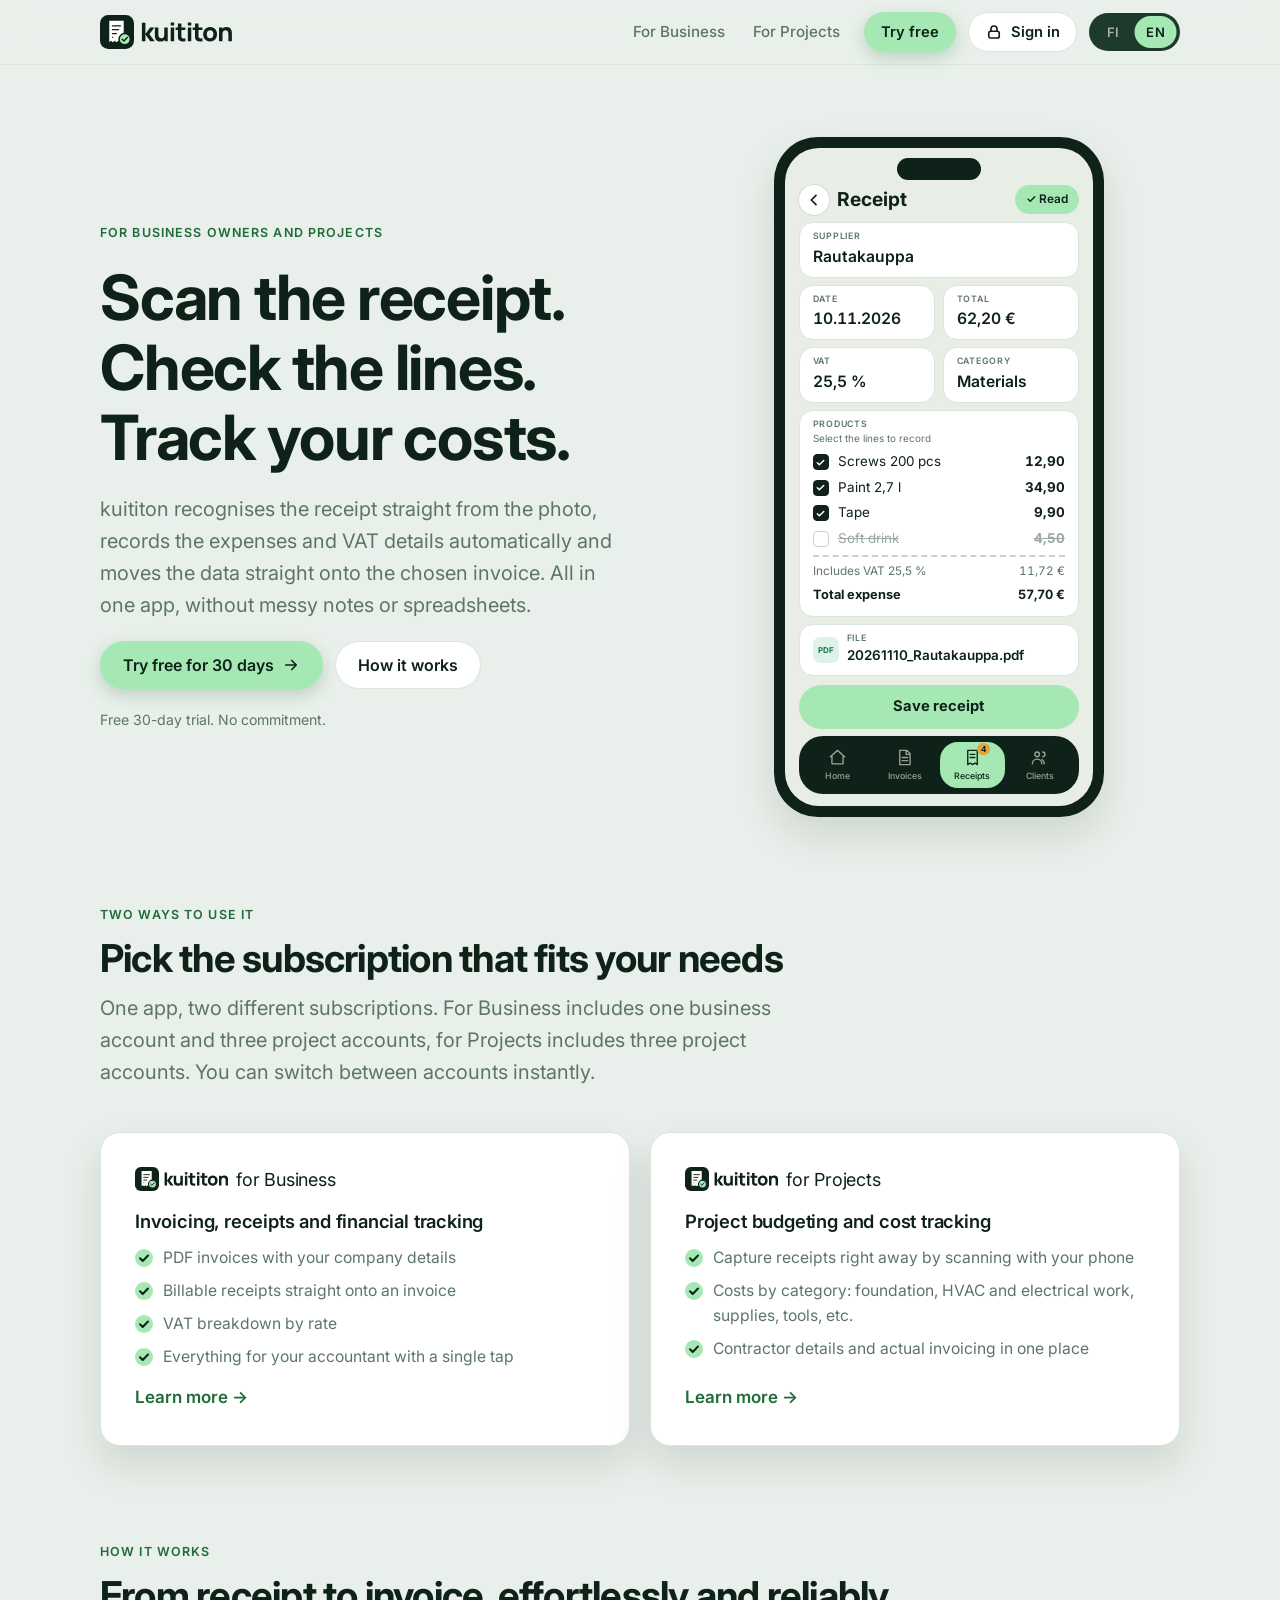
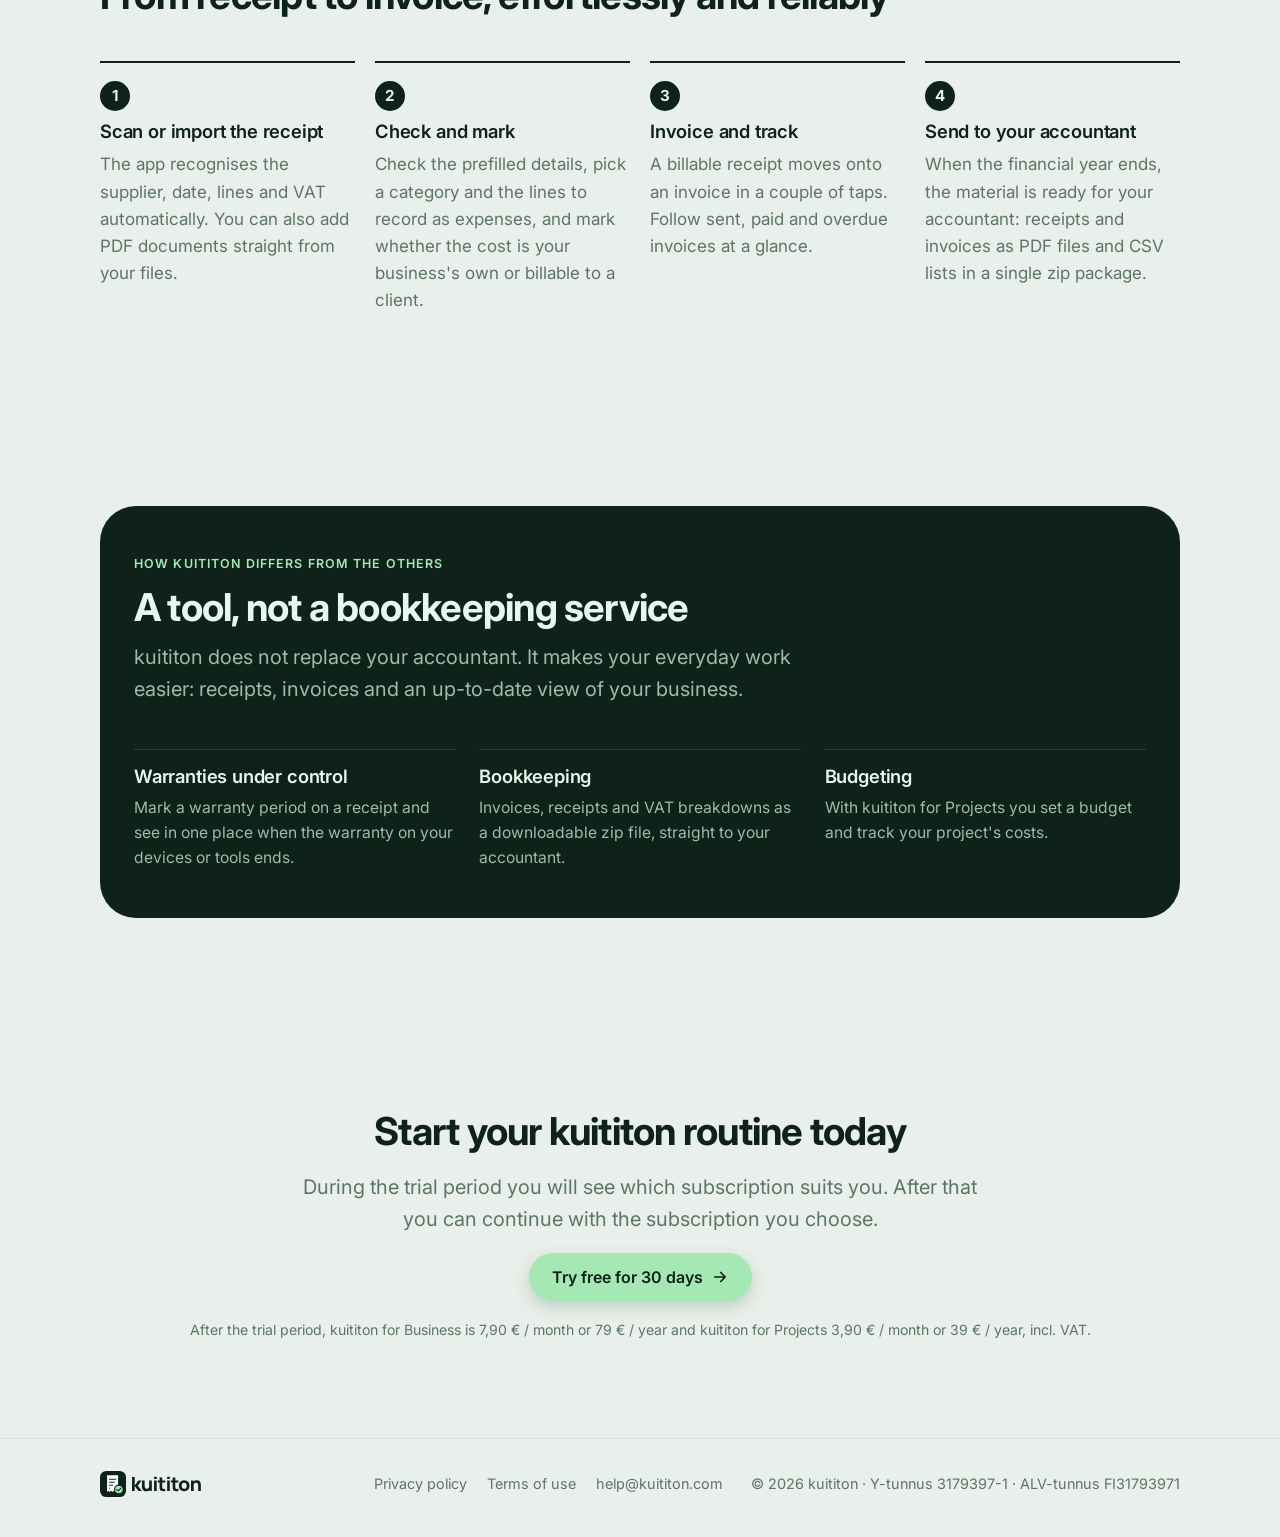
==== commit e6220345: "Add VAT ID (ALV-tunnus) to terms, privacy policy and footers Co-Authored-By: Claude Sonnet 5.5 <nore" ====
--- a/index.html
+++ b/index.html
@@ -2,26 +2,99 @@
 <html lang="fi">
 <head>
 <meta charset="utf-8">
-<meta name="viewport" content="width=device-width,initial-scale=1">
-<meta name="robots" content="noindex,nofollow">
-<title>kuititon</title>
-<link rel="icon" href="assets/favicon.svg" type="image/svg+xml">
-<style>
-:root{--bg:#f6f7f5;--fg:#1d2420;--mute:#6b746e}
-@media (prefers-color-scheme:dark){:root{--bg:#141815;--fg:#eef1ee;--mute:#98a39b}}
-html,body{height:100%;margin:0}
-body{background:var(--bg);color:var(--fg);font:16px/1.5 system-ui,-apple-system,"Segoe UI",sans-serif;display:flex;align-items:center;justify-content:center;text-align:center;padding:0 16px}
-h1{font-size:2rem;margin:0 0 .5rem}
-p{margin:.25rem 0;color:var(--mute)}
-img{width:72px;height:72px;margin-bottom:1rem}
-</style>
+<meta name="viewport" content="width=device-width,initial-scale=1,viewport-fit=cover">
+<title>kuititon – kuittien skannaus ja laskutus puhelimellasi</title>
+<meta name="claude:viewport-fit-sides" content="cover">
+<meta name="description" content="Skannaa kuitit, luo laskut ja seuraa kulujasi yhdellä sovelluksella. Sopii pienyrittäjille, rakentajille ja remontoijille. Kokeile 30 päivää ilmaiseksi.">
+<meta name="desc-en" content="kuititon is a light tool for invoicing, handling receipts and tracking costs. For business owners and builders."><meta name="title-fi" content="kuititon – kuittien skannaus ja laskutus puhelimellasi"><meta name="title-en" content="kuititon – receipts and invoices handled on your phone">
+<link rel="canonical" href="https://kuititon.com/">
+<meta name="robots" content="index,follow,max-image-preview:large">
+<meta name="theme-color" content="#0e2219">
+<meta property="og:type" content="website"><meta property="og:site_name" content="kuititon"><meta property="og:locale" content="fi_FI">
+<meta property="og:title" content="kuititon – kuittien skannaus ja laskutus puhelimellasi"><meta property="og:description" content="Skannaa kuitit, luo laskut ja seuraa kulujasi yhdellä sovelluksella. Sopii pienyrittäjille, rakentajille ja remontoijille. Kokeile 30 päivää ilmaiseksi."><meta property="og:url" content="https://kuititon.com/"><meta property="og:image" content="https://kuititon.com/assets/og.png"><meta property="og:image:width" content="1200"><meta property="og:image:height" content="630">
+<meta name="twitter:card" content="summary_large_image"><meta name="twitter:title" content="kuititon – kuittien skannaus ja laskutus puhelimellasi"><meta name="twitter:description" content="Skannaa kuitit, luo laskut ja seuraa kulujasi yhdellä sovelluksella. Sopii pienyrittäjille, rakentajille ja remontoijille. Kokeile 30 päivää ilmaiseksi."><meta name="twitter:image" content="https://kuititon.com/assets/og.png">
+<script type="application/ld+json">{"@context": "https://schema.org", "@graph": [{"@type": "Organization", "@id": "https://kuititon.com/#org", "name": "kuititon", "url": "https://kuititon.com/", "email": "help@kuititon.com", "logo": "https://kuititon.com/assets/logo.png"}, {"@type": "WebSite", "@id": "https://kuititon.com/#site", "url": "https://kuititon.com/", "name": "kuititon", "inLanguage": "fi", "publisher": {"@id": "https://kuititon.com/#org"}}, {"@type": "SoftwareApplication", "name": "kuititon", "applicationCategory": "BusinessApplication", "operatingSystem": "Web (iPhone, Android, tietokone)", "inLanguage": "fi", "url": "https://kuititon.com/", "description": "Kuittien skannaus, laskutus ja kulujen seuranta puhelimella.", "offers": [{"@type": "Offer", "name": "kuititon Yrittäjille", "price": "7.90", "priceCurrency": "EUR", "description": "Kuukausihinta sis. ALV, 30 päivää ilmaiseksi"}, {"@type": "Offer", "name": "kuititon Projekteille", "price": "3.90", "priceCurrency": "EUR", "description": "Kuukausihinta sis. ALV, 30 päivää ilmaiseksi"}], "publisher": {"@id": "https://kuititon.com/#org"}}]}</script>
+<link rel="icon" href="assets/favicon.svg" type="image/svg+xml"><link rel="apple-touch-icon" href="assets/logo.png">
+<link rel="stylesheet" href="https://fonts.googleapis.com/css2?family=Inter:wght@400;500;600;700&display=swap">
+<link rel="stylesheet" href="assets/site.css">
 </head>
 <body>
-<main>
-<img src="assets/logo.png" alt="">
-<h1>kuititon</h1>
-<p>Tulossa 1.12.2026</p>
-<p>Coming 1 December 2026</p>
-</main>
-</body>
-</html>
+<header class="site-head"><div class="wrap">
+<a class="brand" href="index.html" aria-label="kuititon"><svg class="logo" viewBox="0 0 434.5 112.0" aria-hidden="true"><g transform="translate(0 0.00) scale(0.8485)"><rect width="132" height="132" rx="32" class="lt"/><path d="M36 22 H92 V106 L85 100 L78 106 L71 100 L64 106 L57 100 L50 106 L43 100 L36 106 Z" class="lr"/><path d="M48 42 H80 M48 57 H72 M48 72 H64" class="ll" stroke-width="5" stroke-linecap="round" fill="none"/><circle cx="49" cy="87" r="2.6" class="lf"/><circle cx="96" cy="94" r="22" fill="#a6e8b4" class="lg" stroke-width="6"/><path d="M86 94 L93 101 L106 87" fill="none" class="lk" stroke-width="5.5" stroke-linecap="round" stroke-linejoin="round"/></g><path class="lw" transform="translate(132.20 86.20)" d="M17.47 0L5.80 0L5.88-60.48L17.47-60.48L17.47-23.52L32.84-45.36L46.96-45.36L30.58-22.68L48.05 0L33.18 0L17.47-21.84L17.47 0M66.23 1.34Q60.90 1.34 57.54-0.46Q54.18-2.27 52.31-5.04Q50.44-7.81 49.64-10.82Q48.84-13.82 48.68-16.30Q48.51-18.77 48.51-19.91L48.51-45.36L60.10-45.36L60.10-23.94Q60.10-22.39 60.27-19.97Q60.44-17.56 61.32-15.12Q62.20-12.68 64.20-11.05Q66.19-9.41 69.84-9.41Q71.31-9.41 72.99-9.87Q74.67-10.33 76.14-11.66Q77.61-12.98 78.56-15.56Q79.50-18.14 79.50-22.34L79.50-45.36L91.01-45.36L91.01 0L80.93 0L80.93-4.66Q79.38-2.90 77.32-1.55Q72.91 1.34 66.23 1.34M112.14-51.66L100.71-51.66L100.71-61.74L112.14-61.74L112.14-51.66M112.14 0L100.71 0L100.71-45.36L112.14-45.36L112.14 0M149.05-9.49L149.05 0Q144.35 0.88 139.83 0.78Q135.32 0.67 131.77-0.82Q128.22-2.31 126.37-5.63Q124.69-8.74 124.61-11.95Q124.52-15.16 124.52-19.24L124.52-36.54L116.80-36.54L116.80-45.36L124.52-45.36L124.52-57.96L135.95-57.96L135.95-45.36L149.05-45.36L149.05-36.54L135.95-36.54L135.95-19.91Q135.95-17.26 136.01-15.14Q136.07-13.02 136.87-11.76Q138.38-9.37 141.70-9.16Q145.02-8.95 149.05-9.49M168.50-51.66L157.07-51.66L157.07-61.74L168.50-61.74L168.50-51.66M168.50 0L157.07 0L157.07-45.36L168.50-45.36L168.50 0M205.41-9.49L205.41 0Q200.71 0.88 196.19 0.78Q191.68 0.67 188.13-0.82Q184.58-2.31 182.73-5.63Q181.05-8.74 180.97-11.95Q180.88-15.16 180.88-19.24L180.88-36.54L173.16-36.54L173.16-45.36L180.88-45.36L180.88-57.96L192.31-57.96L192.31-45.36L205.41-45.36L205.41-36.54L192.31-36.54L192.31-19.91Q192.31-17.26 192.37-15.14Q192.43-13.02 193.23-11.76Q194.74-9.37 198.06-9.16Q201.38-8.95 205.41-9.49M230.48 1.26Q223.64 1.26 218.47-1.81Q213.31-4.87 210.43-10.27Q207.55-15.67 207.55-22.68Q207.55-29.78 210.49-35.18Q213.43-40.57 218.60-43.60Q223.76-46.62 230.48-46.62Q237.33-46.62 242.52-43.55Q247.70-40.49 250.60-35.09Q253.50-29.69 253.50-22.68Q253.50-15.62 250.58-10.23Q247.66-4.83 242.47-1.79Q237.29 1.26 230.48 1.26M230.48-9.41Q235.99-9.41 238.69-13.12Q241.40-16.84 241.40-22.68Q241.40-28.73 238.65-32.34Q235.90-35.95 230.48-35.95Q226.75-35.95 224.35-34.27Q221.96-32.59 220.80-29.61Q219.65-26.63 219.65-22.68Q219.65-16.59 222.40-13Q225.15-9.41 230.48-9.41M302.34 0L290.75 0L290.75-21.42Q290.75-22.97 290.58-25.39Q290.42-27.80 289.53-30.24Q288.65-32.68 286.66-34.31Q284.66-35.95 281.01-35.95Q279.54-35.95 277.86-35.49Q276.18-35.03 274.71-33.71Q273.24-32.38 272.29-29.82Q271.35-27.26 271.35-23.02L271.35 0L259.76 0L259.76-45.36L269.92-45.36L269.92-40.70Q271.47-42.46 273.57-43.81Q277.94-46.70 284.62-46.70Q289.95-46.70 293.31-44.90Q296.67-43.09 298.54-40.32Q300.41-37.55 301.21-34.55Q302.01-31.54 302.18-29.06Q302.34-26.59 302.34-25.45"/></svg></a>
+<nav class="nav" aria-label="Päävalikko" data-aria-en="Main"><a href="yritys.html" data-en="For Business">Yrittäjille</a><a href="projekti.html" data-en="For Projects">Projekteille</a></nav>
+<a class="btn primary sm head-btn" href="sovellus.html" data-en="Try free">Kokeile ilmaiseksi</a>
+<a class="btn ghost sm head-btn" href="https://app.kuititon.com"><svg class="ico-lock" viewBox="0 0 24 24" aria-hidden="true"><rect x="5" y="11" width="14" height="9" rx="2.5"/><path d="M8 11V8a4 4 0 018 0v3"/></svg><span data-en="Sign in">Kirjaudu</span></a>
+<div class="seg" id="langSeg" role="group" aria-label="Language / Kieli"><span class="seg-pill"></span><button type="button" data-lang="fi" aria-pressed="true">FI</button><button type="button" data-lang="en" aria-pressed="false">EN</button></div>
+<button class="menu-btn" id="menuBtn" type="button" aria-expanded="false" aria-controls="menuPanel" aria-label="Valikko" data-aria-en="Menu"><svg viewBox="0 0 24 24" aria-hidden="true"><path class="mb-a" d="M4 7h16M4 12h16M4 17h16"/><path class="mb-b" d="M6 6l12 12M18 6L6 18"/></svg></button>
+</div>
+<div class="menu-panel" id="menuPanel" hidden><div class="wrap"><div class="paper menu-card">
+<nav class="menu-links" aria-label="Sivut" data-aria-en="Pages"><a href="yritys.html"><span data-en="For Business">Yrittäjille</span><svg viewBox="0 0 24 24" aria-hidden="true"><path d="M5 12h14M13 6l6 6-6 6"/></svg></a><a href="projekti.html"><span data-en="For Projects">Projekteille</span><svg viewBox="0 0 24 24" aria-hidden="true"><path d="M5 12h14M13 6l6 6-6 6"/></svg></a></nav>
+<div class="menu-cta"><a class="btn primary" href="sovellus.html"><span data-en="Try free">Kokeile ilmaiseksi</span><svg viewBox="0 0 24 24" aria-hidden="true"><path d="M5 12h14M13 6l6 6-6 6"/></svg></a>
+<a class="btn ghost" href="https://app.kuititon.com"><span class="with-ico"><svg class="ico-lock" viewBox="0 0 24 24" aria-hidden="true"><rect x="5" y="11" width="14" height="9" rx="2.5"/><path d="M8 11V8a4 4 0 018 0v3"/></svg><span data-en="Sign in">Kirjaudu</span></span><svg viewBox="0 0 24 24" aria-hidden="true"><path d="M5 12h14M13 6l6 6-6 6"/></svg></a></div>
+</div></div></div>
+</header><main>
+<section class="hero"><div class="wrap">
+<div class="hero-copy">
+<span class="eyebrow" data-en="For business owners and projects">Yrittäjille ja projekteille</span>
+<h1 data-en="Scan the receipt. Check the lines. Track your costs.">Skannaa kuitti. Tarkista rivit. Seuraa kulujasi.</h1>
+<p class="lead" data-en="kuititon recognises the receipt straight from the photo, records the expenses and VAT details automatically and moves the data straight onto the chosen invoice. All in one app, without messy notes or spreadsheets.">kuititon tunnistaa kuitin suoraan kuvasta, kirjaa kulut ja ALV-tiedot automaattisesti sekä siirtää tiedot suoraan valitulle laskulle. Kaikki yhdellä sovelluksella, ilman sekavia muistiinpanoja tai taulukoita.</p>
+<div class="cta-row"><a class="btn primary" href="sovellus.html"><span data-en="Try free for 30 days">Kokeile 30 päivää ilmaiseksi</span><svg viewBox="0 0 24 24" aria-hidden="true"><path d="M5 12h14M13 6l6 6-6 6"/></svg></a><a class="btn ghost" href="#miten" data-en="How it works">Näin se toimii</a></div>
+<p class="fine" data-en="Free 30-day trial. No commitment.">Ilmainen 30 päivän kokeilu. Ei sitoumuksia.</p>
+</div>
+<div class="hero-art"><div class="phone ph-app" aria-hidden="true"><div class="screen app rv rv-lg">
+<div class="rv-top"><span class="rv-back"><svg viewBox="0 0 24 24"><path d="M15 5l-7 7 7 7"/></svg></span><b><span data-en="Receipt">Kuitti</span></b><span class="pill ok rv-read">&#10003; <span data-en="Read">Luettu</span></span></div>
+<div class="rv-f"><div class="l" data-en="Supplier">Toimittaja</div><div class="v">Rautakauppa</div></div>
+<div class="rv-two"><div class="rv-f"><div class="l" data-en="Date">Päivämäärä</div><div class="v num">10.11.2026</div></div><div class="rv-f"><div class="l" data-en="Total">Summa</div><div class="v num">62,20 €</div></div></div>
+<div class="rv-two"><div class="rv-f"><div class="l" data-en="VAT">ALV</div><div class="v num">25,5 %</div></div><div class="rv-f"><div class="l" data-en="Category">Kategoria</div><div class="v" data-en="Materials">Materiaalit</div></div></div>
+<div class="rv-f rv-items"><div class="l" data-en="Products">Tuotteet</div><div class="rv-sub" data-en="Select the lines to record">Valitse kirjattavat rivit</div>
+<div class="rv-r"><i class="rv-ck on"><svg viewBox="0 0 24 24"><path d="M5 12.5l4.5 4.5L19 7.5"/></svg></i><span data-en="Screws 200 pcs">Ruuvit 200 kpl</span><b class="num">12,90</b></div>
+<div class="rv-r"><i class="rv-ck on"><svg viewBox="0 0 24 24"><path d="M5 12.5l4.5 4.5L19 7.5"/></svg></i><span data-en="Paint 2,7 l">Maali 2,7 l</span><b class="num">34,90</b></div>
+<div class="rv-r"><i class="rv-ck on"><svg viewBox="0 0 24 24"><path d="M5 12.5l4.5 4.5L19 7.5"/></svg></i><span data-en="Tape">Teippi</span><b class="num">9,90</b></div>
+<div class="rv-r off"><i class="rv-ck"></i><span data-en="Soft drink">Virvoitusjuoma</span><b class="num">4,50</b></div>
+<div class="rv-dash"></div>
+<div class="rv-s"><span data-en="Includes VAT 25,5 %">Sisältää ALV 25,5 %</span><span class="num">11,72 €</span></div>
+<div class="rv-s tot"><span data-en="Total expense">Kuluksi yhteensä</span><span class="num">57,70 €</span></div></div>
+<div class="rv-f rv-file"><span class="rv-pdf">PDF</span><div><div class="l" data-en="File">Tiedosto</div><div class="v">20261110_Rautakauppa.pdf</div></div></div>
+<div class="rv-save"><span data-en="Save receipt">Tallenna kuitti</span></div>
+<div class="a-tabs"><span><svg viewBox="0 0 24 24" aria-hidden="true"><path d="M3 11l9-8 9 8M5 10v10h14V10"/></svg><span data-en="Home">Etusivu</span></span><span><svg viewBox="0 0 24 24" aria-hidden="true"><path d="M6 3h9l4 4v14H6zM14 3v5h5M9 12h7M9 16h7"/></svg><span data-en="Invoices">Laskut</span></span><span class="on"><svg viewBox="0 0 24 24" aria-hidden="true"><path d="M6 3h12v18l-3-2-3 2-3-2-3 2zM9 8h6M9 12h6"/></svg><span data-en="Receipts">Kuitit</span><i class="a-badge">4</i></span><span><svg viewBox="0 0 24 24" aria-hidden="true"><circle cx="9" cy="8" r="3"/><path d="M3 20c0-3.5 2.5-6 6-6s6 2.5 6 6M16 5a3 3 0 010 6M18 20c0-2.5-1-4.5-3-5.5"/></svg><span data-en="Clients">Asiakkaat</span></span></div>
+</div></div></div>
+</div></section>
+
+<section id="tilat" style="padding-top:0"><div class="wrap">
+<div class="sec-head"><span class="eyebrow" data-en="Two ways to use it">Kaksi tapaa käyttää</span><h2 data-en="Pick the subscription that fits your needs">Valitse tilaus käyttötarpeidesi mukaan</h2>
+<p class="lead" data-en="One app, two different subscriptions. For Business includes one business account and three project accounts, for Projects includes three project accounts. You can switch between accounts instantly.">Sama sovellus, kaksi eri tilausta. Yrittäjille-tilaukseen kuuluu yksi yritystili ja kolme projektitiliä, Projekteille-tilaukseen kolme projektitiliä. Voit vaihtaa tiliesi välillä ilman viivettä.</p></div>
+<div class="modes">
+<a class="paper mode" href="yritys.html"><span class="brandtop" aria-label="kuititon Yrittäjille" data-aria-en="kuititon for Business" data-en="&lt;svg class=&quot;logo&quot; viewBox=&quot;0 0 434.5 112.0&quot; aria-hidden=&quot;true&quot;&gt;&lt;g transform=&quot;translate(0 0.00) scale(0.8485)&quot;&gt;&lt;rect width=&quot;132&quot; height=&quot;132&quot; rx=&quot;32&quot; class=&quot;lt&quot;/&gt;&lt;path d=&quot;M36 22 H92 V106 L85 100 L78 106 L71 100 L64 106 L57 100 L50 106 L43 100 L36 106 Z&quot; class=&quot;lr&quot;/&gt;&lt;path d=&quot;M48 42 H80 M48 57 H72 M48 72 H64&quot; class=&quot;ll&quot; stroke-width=&quot;5&quot; stroke-linecap=&quot;round&quot; fill=&quot;none&quot;/&gt;&lt;circle cx=&quot;49&quot; cy=&quot;87&quot; r=&quot;2.6&quot; class=&quot;lf&quot;/&gt;&lt;circle cx=&quot;96&quot; cy=&quot;94&quot; r=&quot;22&quot; fill=&quot;#a6e8b4&quot; class=&quot;lg&quot; stroke-width=&quot;6&quot;/&gt;&lt;path d=&quot;M86 94 L93 101 L106 87&quot; fill=&quot;none&quot; class=&quot;lk&quot; stroke-width=&quot;5.5&quot; stroke-linecap=&quot;round&quot; stroke-linejoin=&quot;round&quot;/&gt;&lt;/g&gt;&lt;path class=&quot;lw&quot; transform=&quot;translate(132.20 86.20)&quot; d=&quot;M17.47 0L5.80 0L5.88-60.48L17.47-60.48L17.47-23.52L32.84-45.36L46.96-45.36L30.58-22.68L48.05 0L33.18 0L17.47-21.84L17.47 0M66.23 1.34Q60.90 1.34 57.54-0.46Q54.18-2.27 52.31-5.04Q50.44-7.81 49.64-10.82Q48.84-13.82 48.68-16.30Q48.51-18.77 48.51-19.91L48.51-45.36L60.10-45.36L60.10-23.94Q60.10-22.39 60.27-19.97Q60.44-17.56 61.32-15.12Q62.20-12.68 64.20-11.05Q66.19-9.41 69.84-9.41Q71.31-9.41 72.99-9.87Q74.67-10.33 76.14-11.66Q77.61-12.98 78.56-15.56Q79.50-18.14 79.50-22.34L79.50-45.36L91.01-45.36L91.01 0L80.93 0L80.93-4.66Q79.38-2.90 77.32-1.55Q72.91 1.34 66.23 1.34M112.14-51.66L100.71-51.66L100.71-61.74L112.14-61.74L112.14-51.66M112.14 0L100.71 0L100.71-45.36L112.14-45.36L112.14 0M149.05-9.49L149.05 0Q144.35 0.88 139.83 0.78Q135.32 0.67 131.77-0.82Q128.22-2.31 126.37-5.63Q124.69-8.74 124.61-11.95Q124.52-15.16 124.52-19.24L124.52-36.54L116.80-36.54L116.80-45.36L124.52-45.36L124.52-57.96L135.95-57.96L135.95-45.36L149.05-45.36L149.05-36.54L135.95-36.54L135.95-19.91Q135.95-17.26 136.01-15.14Q136.07-13.02 136.87-11.76Q138.38-9.37 141.70-9.16Q145.02-8.95 149.05-9.49M168.50-51.66L157.07-51.66L157.07-61.74L168.50-61.74L168.50-51.66M168.50 0L157.07 0L157.07-45.36L168.50-45.36L168.50 0M205.41-9.49L205.41 0Q200.71 0.88 196.19 0.78Q191.68 0.67 188.13-0.82Q184.58-2.31 182.73-5.63Q181.05-8.74 180.97-11.95Q180.88-15.16 180.88-19.24L180.88-36.54L173.16-36.54L173.16-45.36L180.88-45.36L180.88-57.96L192.31-57.96L192.31-45.36L205.41-45.36L205.41-36.54L192.31-36.54L192.31-19.91Q192.31-17.26 192.37-15.14Q192.43-13.02 193.23-11.76Q194.74-9.37 198.06-9.16Q201.38-8.95 205.41-9.49M230.48 1.26Q223.64 1.26 218.47-1.81Q213.31-4.87 210.43-10.27Q207.55-15.67 207.55-22.68Q207.55-29.78 210.49-35.18Q213.43-40.57 218.60-43.60Q223.76-46.62 230.48-46.62Q237.33-46.62 242.52-43.55Q247.70-40.49 250.60-35.09Q253.50-29.69 253.50-22.68Q253.50-15.62 250.58-10.23Q247.66-4.83 242.47-1.79Q237.29 1.26 230.48 1.26M230.48-9.41Q235.99-9.41 238.69-13.12Q241.40-16.84 241.40-22.68Q241.40-28.73 238.65-32.34Q235.90-35.95 230.48-35.95Q226.75-35.95 224.35-34.27Q221.96-32.59 220.80-29.61Q219.65-26.63 219.65-22.68Q219.65-16.59 222.40-13Q225.15-9.41 230.48-9.41M302.34 0L290.75 0L290.75-21.42Q290.75-22.97 290.58-25.39Q290.42-27.80 289.53-30.24Q288.65-32.68 286.66-34.31Q284.66-35.95 281.01-35.95Q279.54-35.95 277.86-35.49Q276.18-35.03 274.71-33.71Q273.24-32.38 272.29-29.82Q271.35-27.26 271.35-23.02L271.35 0L259.76 0L259.76-45.36L269.92-45.36L269.92-40.70Q271.47-42.46 273.57-43.81Q277.94-46.70 284.62-46.70Q289.95-46.70 293.31-44.90Q296.67-43.09 298.54-40.32Q300.41-37.55 301.21-34.55Q302.01-31.54 302.18-29.06Q302.34-26.59 302.34-25.45&quot;/&gt;&lt;/svg&gt; for Business"><svg class="logo" viewBox="0 0 434.5 112.0" aria-hidden="true"><g transform="translate(0 0.00) scale(0.8485)"><rect width="132" height="132" rx="32" class="lt"/><path d="M36 22 H92 V106 L85 100 L78 106 L71 100 L64 106 L57 100 L50 106 L43 100 L36 106 Z" class="lr"/><path d="M48 42 H80 M48 57 H72 M48 72 H64" class="ll" stroke-width="5" stroke-linecap="round" fill="none"/><circle cx="49" cy="87" r="2.6" class="lf"/><circle cx="96" cy="94" r="22" fill="#a6e8b4" class="lg" stroke-width="6"/><path d="M86 94 L93 101 L106 87" fill="none" class="lk" stroke-width="5.5" stroke-linecap="round" stroke-linejoin="round"/></g><path class="lw" transform="translate(132.20 86.20)" d="M17.47 0L5.80 0L5.88-60.48L17.47-60.48L17.47-23.52L32.84-45.36L46.96-45.36L30.58-22.68L48.05 0L33.18 0L17.47-21.84L17.47 0M66.23 1.34Q60.90 1.34 57.54-0.46Q54.18-2.27 52.31-5.04Q50.44-7.81 49.64-10.82Q48.84-13.82 48.68-16.30Q48.51-18.77 48.51-19.91L48.51-45.36L60.10-45.36L60.10-23.94Q60.10-22.39 60.27-19.97Q60.44-17.56 61.32-15.12Q62.20-12.68 64.20-11.05Q66.19-9.41 69.84-9.41Q71.31-9.41 72.99-9.87Q74.67-10.33 76.14-11.66Q77.61-12.98 78.56-15.56Q79.50-18.14 79.50-22.34L79.50-45.36L91.01-45.36L91.01 0L80.93 0L80.93-4.66Q79.38-2.90 77.32-1.55Q72.91 1.34 66.23 1.34M112.14-51.66L100.71-51.66L100.71-61.74L112.14-61.74L112.14-51.66M112.14 0L100.71 0L100.71-45.36L112.14-45.36L112.14 0M149.05-9.49L149.05 0Q144.35 0.88 139.83 0.78Q135.32 0.67 131.77-0.82Q128.22-2.31 126.37-5.63Q124.69-8.74 124.61-11.95Q124.52-15.16 124.52-19.24L124.52-36.54L116.80-36.54L116.80-45.36L124.52-45.36L124.52-57.96L135.95-57.96L135.95-45.36L149.05-45.36L149.05-36.54L135.95-36.54L135.95-19.91Q135.95-17.26 136.01-15.14Q136.07-13.02 136.87-11.76Q138.38-9.37 141.70-9.16Q145.02-8.95 149.05-9.49M168.50-51.66L157.07-51.66L157.07-61.74L168.50-61.74L168.50-51.66M168.50 0L157.07 0L157.07-45.36L168.50-45.36L168.50 0M205.41-9.49L205.41 0Q200.71 0.88 196.19 0.78Q191.68 0.67 188.13-0.82Q184.58-2.31 182.73-5.63Q181.05-8.74 180.97-11.95Q180.88-15.16 180.88-19.24L180.88-36.54L173.16-36.54L173.16-45.36L180.88-45.36L180.88-57.96L192.31-57.96L192.31-45.36L205.41-45.36L205.41-36.54L192.31-36.54L192.31-19.91Q192.31-17.26 192.37-15.14Q192.43-13.02 193.23-11.76Q194.74-9.37 198.06-9.16Q201.38-8.95 205.41-9.49M230.48 1.26Q223.64 1.26 218.47-1.81Q213.31-4.87 210.43-10.27Q207.55-15.67 207.55-22.68Q207.55-29.78 210.49-35.18Q213.43-40.57 218.60-43.60Q223.76-46.62 230.48-46.62Q237.33-46.62 242.52-43.55Q247.70-40.49 250.60-35.09Q253.50-29.69 253.50-22.68Q253.50-15.62 250.58-10.23Q247.66-4.83 242.47-1.79Q237.29 1.26 230.48 1.26M230.48-9.41Q235.99-9.41 238.69-13.12Q241.40-16.84 241.40-22.68Q241.40-28.73 238.65-32.34Q235.90-35.95 230.48-35.95Q226.75-35.95 224.35-34.27Q221.96-32.59 220.80-29.61Q219.65-26.63 219.65-22.68Q219.65-16.59 222.40-13Q225.15-9.41 230.48-9.41M302.34 0L290.75 0L290.75-21.42Q290.75-22.97 290.58-25.39Q290.42-27.80 289.53-30.24Q288.65-32.68 286.66-34.31Q284.66-35.95 281.01-35.95Q279.54-35.95 277.86-35.49Q276.18-35.03 274.71-33.71Q273.24-32.38 272.29-29.82Q271.35-27.26 271.35-23.02L271.35 0L259.76 0L259.76-45.36L269.92-45.36L269.92-40.70Q271.47-42.46 273.57-43.81Q277.94-46.70 284.62-46.70Q289.95-46.70 293.31-44.90Q296.67-43.09 298.54-40.32Q300.41-37.55 301.21-34.55Q302.01-31.54 302.18-29.06Q302.34-26.59 302.34-25.45"/></svg> Yrittäjille</span><h3 data-en="Invoicing, receipts and financial tracking">Laskutus, kuitit ja talouden seuranta</h3>
+<ul><li data-en="PDF invoices with your company details">Laskut PDF:nä yrityksesi tiedoilla</li><li data-en="Billable receipts straight onto an invoice">Asiakkaalta laskutettavat kuitit suoraan laskulle</li><li data-en="VAT breakdown by rate">ALV-erittely verokannoittain</li><li data-en="Everything for your accountant with a single tap">Aineisto kirjanpitäjälle yhdellä napin painalluksella</li></ul>
+<span class="go" aria-label="Tutustu tarkemmin: kuititon Yrittäjille" data-aria-en="Learn more: kuititon for Business" data-en="Learn more →">Tutustu tarkemmin →</span></a>
+<a class="paper mode" href="projekti.html"><span class="brandtop" aria-label="kuititon Projekteille" data-aria-en="kuititon for Projects" data-en="&lt;svg class=&quot;logo&quot; viewBox=&quot;0 0 434.5 112.0&quot; aria-hidden=&quot;true&quot;&gt;&lt;g transform=&quot;translate(0 0.00) scale(0.8485)&quot;&gt;&lt;rect width=&quot;132&quot; height=&quot;132&quot; rx=&quot;32&quot; class=&quot;lt&quot;/&gt;&lt;path d=&quot;M36 22 H92 V106 L85 100 L78 106 L71 100 L64 106 L57 100 L50 106 L43 100 L36 106 Z&quot; class=&quot;lr&quot;/&gt;&lt;path d=&quot;M48 42 H80 M48 57 H72 M48 72 H64&quot; class=&quot;ll&quot; stroke-width=&quot;5&quot; stroke-linecap=&quot;round&quot; fill=&quot;none&quot;/&gt;&lt;circle cx=&quot;49&quot; cy=&quot;87&quot; r=&quot;2.6&quot; class=&quot;lf&quot;/&gt;&lt;circle cx=&quot;96&quot; cy=&quot;94&quot; r=&quot;22&quot; fill=&quot;#a6e8b4&quot; class=&quot;lg&quot; stroke-width=&quot;6&quot;/&gt;&lt;path d=&quot;M86 94 L93 101 L106 87&quot; fill=&quot;none&quot; class=&quot;lk&quot; stroke-width=&quot;5.5&quot; stroke-linecap=&quot;round&quot; stroke-linejoin=&quot;round&quot;/&gt;&lt;/g&gt;&lt;path class=&quot;lw&quot; transform=&quot;translate(132.20 86.20)&quot; d=&quot;M17.47 0L5.80 0L5.88-60.48L17.47-60.48L17.47-23.52L32.84-45.36L46.96-45.36L30.58-22.68L48.05 0L33.18 0L17.47-21.84L17.47 0M66.23 1.34Q60.90 1.34 57.54-0.46Q54.18-2.27 52.31-5.04Q50.44-7.81 49.64-10.82Q48.84-13.82 48.68-16.30Q48.51-18.77 48.51-19.91L48.51-45.36L60.10-45.36L60.10-23.94Q60.10-22.39 60.27-19.97Q60.44-17.56 61.32-15.12Q62.20-12.68 64.20-11.05Q66.19-9.41 69.84-9.41Q71.31-9.41 72.99-9.87Q74.67-10.33 76.14-11.66Q77.61-12.98 78.56-15.56Q79.50-18.14 79.50-22.34L79.50-45.36L91.01-45.36L91.01 0L80.93 0L80.93-4.66Q79.38-2.90 77.32-1.55Q72.91 1.34 66.23 1.34M112.14-51.66L100.71-51.66L100.71-61.74L112.14-61.74L112.14-51.66M112.14 0L100.71 0L100.71-45.36L112.14-45.36L112.14 0M149.05-9.49L149.05 0Q144.35 0.88 139.83 0.78Q135.32 0.67 131.77-0.82Q128.22-2.31 126.37-5.63Q124.69-8.74 124.61-11.95Q124.52-15.16 124.52-19.24L124.52-36.54L116.80-36.54L116.80-45.36L124.52-45.36L124.52-57.96L135.95-57.96L135.95-45.36L149.05-45.36L149.05-36.54L135.95-36.54L135.95-19.91Q135.95-17.26 136.01-15.14Q136.07-13.02 136.87-11.76Q138.38-9.37 141.70-9.16Q145.02-8.95 149.05-9.49M168.50-51.66L157.07-51.66L157.07-61.74L168.50-61.74L168.50-51.66M168.50 0L157.07 0L157.07-45.36L168.50-45.36L168.50 0M205.41-9.49L205.41 0Q200.71 0.88 196.19 0.78Q191.68 0.67 188.13-0.82Q184.58-2.31 182.73-5.63Q181.05-8.74 180.97-11.95Q180.88-15.16 180.88-19.24L180.88-36.54L173.16-36.54L173.16-45.36L180.88-45.36L180.88-57.96L192.31-57.96L192.31-45.36L205.41-45.36L205.41-36.54L192.31-36.54L192.31-19.91Q192.31-17.26 192.37-15.14Q192.43-13.02 193.23-11.76Q194.74-9.37 198.06-9.16Q201.38-8.95 205.41-9.49M230.48 1.26Q223.64 1.26 218.47-1.81Q213.31-4.87 210.43-10.27Q207.55-15.67 207.55-22.68Q207.55-29.78 210.49-35.18Q213.43-40.57 218.60-43.60Q223.76-46.62 230.48-46.62Q237.33-46.62 242.52-43.55Q247.70-40.49 250.60-35.09Q253.50-29.69 253.50-22.68Q253.50-15.62 250.58-10.23Q247.66-4.83 242.47-1.79Q237.29 1.26 230.48 1.26M230.48-9.41Q235.99-9.41 238.69-13.12Q241.40-16.84 241.40-22.68Q241.40-28.73 238.65-32.34Q235.90-35.95 230.48-35.95Q226.75-35.95 224.35-34.27Q221.96-32.59 220.80-29.61Q219.65-26.63 219.65-22.68Q219.65-16.59 222.40-13Q225.15-9.41 230.48-9.41M302.34 0L290.75 0L290.75-21.42Q290.75-22.97 290.58-25.39Q290.42-27.80 289.53-30.24Q288.65-32.68 286.66-34.31Q284.66-35.95 281.01-35.95Q279.54-35.95 277.86-35.49Q276.18-35.03 274.71-33.71Q273.24-32.38 272.29-29.82Q271.35-27.26 271.35-23.02L271.35 0L259.76 0L259.76-45.36L269.92-45.36L269.92-40.70Q271.47-42.46 273.57-43.81Q277.94-46.70 284.62-46.70Q289.95-46.70 293.31-44.90Q296.67-43.09 298.54-40.32Q300.41-37.55 301.21-34.55Q302.01-31.54 302.18-29.06Q302.34-26.59 302.34-25.45&quot;/&gt;&lt;/svg&gt; for Projects"><svg class="logo" viewBox="0 0 434.5 112.0" aria-hidden="true"><g transform="translate(0 0.00) scale(0.8485)"><rect width="132" height="132" rx="32" class="lt"/><path d="M36 22 H92 V106 L85 100 L78 106 L71 100 L64 106 L57 100 L50 106 L43 100 L36 106 Z" class="lr"/><path d="M48 42 H80 M48 57 H72 M48 72 H64" class="ll" stroke-width="5" stroke-linecap="round" fill="none"/><circle cx="49" cy="87" r="2.6" class="lf"/><circle cx="96" cy="94" r="22" fill="#a6e8b4" class="lg" stroke-width="6"/><path d="M86 94 L93 101 L106 87" fill="none" class="lk" stroke-width="5.5" stroke-linecap="round" stroke-linejoin="round"/></g><path class="lw" transform="translate(132.20 86.20)" d="M17.47 0L5.80 0L5.88-60.48L17.47-60.48L17.47-23.52L32.84-45.36L46.96-45.36L30.58-22.68L48.05 0L33.18 0L17.47-21.84L17.47 0M66.23 1.34Q60.90 1.34 57.54-0.46Q54.18-2.27 52.31-5.04Q50.44-7.81 49.64-10.82Q48.84-13.82 48.68-16.30Q48.51-18.77 48.51-19.91L48.51-45.36L60.10-45.36L60.10-23.94Q60.10-22.39 60.27-19.97Q60.44-17.56 61.32-15.12Q62.20-12.68 64.20-11.05Q66.19-9.41 69.84-9.41Q71.31-9.41 72.99-9.87Q74.67-10.33 76.14-11.66Q77.61-12.98 78.56-15.56Q79.50-18.14 79.50-22.34L79.50-45.36L91.01-45.36L91.01 0L80.93 0L80.93-4.66Q79.38-2.90 77.32-1.55Q72.91 1.34 66.23 1.34M112.14-51.66L100.71-51.66L100.71-61.74L112.14-61.74L112.14-51.66M112.14 0L100.71 0L100.71-45.36L112.14-45.36L112.14 0M149.05-9.49L149.05 0Q144.35 0.88 139.83 0.78Q135.32 0.67 131.77-0.82Q128.22-2.31 126.37-5.63Q124.69-8.74 124.61-11.95Q124.52-15.16 124.52-19.24L124.52-36.54L116.80-36.54L116.80-45.36L124.52-45.36L124.52-57.96L135.95-57.96L135.95-45.36L149.05-45.36L149.05-36.54L135.95-36.54L135.95-19.91Q135.95-17.26 136.01-15.14Q136.07-13.02 136.87-11.76Q138.38-9.37 141.70-9.16Q145.02-8.95 149.05-9.49M168.50-51.66L157.07-51.66L157.07-61.74L168.50-61.74L168.50-51.66M168.50 0L157.07 0L157.07-45.36L168.50-45.36L168.50 0M205.41-9.49L205.41 0Q200.71 0.88 196.19 0.78Q191.68 0.67 188.13-0.82Q184.58-2.31 182.73-5.63Q181.05-8.74 180.97-11.95Q180.88-15.16 180.88-19.24L180.88-36.54L173.16-36.54L173.16-45.36L180.88-45.36L180.88-57.96L192.31-57.96L192.31-45.36L205.41-45.36L205.41-36.54L192.31-36.54L192.31-19.91Q192.31-17.26 192.37-15.14Q192.43-13.02 193.23-11.76Q194.74-9.37 198.06-9.16Q201.38-8.95 205.41-9.49M230.48 1.26Q223.64 1.26 218.47-1.81Q213.31-4.87 210.43-10.27Q207.55-15.67 207.55-22.68Q207.55-29.78 210.49-35.18Q213.43-40.57 218.60-43.60Q223.76-46.62 230.48-46.62Q237.33-46.62 242.52-43.55Q247.70-40.49 250.60-35.09Q253.50-29.69 253.50-22.68Q253.50-15.62 250.58-10.23Q247.66-4.83 242.47-1.79Q237.29 1.26 230.48 1.26M230.48-9.41Q235.99-9.41 238.69-13.12Q241.40-16.84 241.40-22.68Q241.40-28.73 238.65-32.34Q235.90-35.95 230.48-35.95Q226.75-35.95 224.35-34.27Q221.96-32.59 220.80-29.61Q219.65-26.63 219.65-22.68Q219.65-16.59 222.40-13Q225.15-9.41 230.48-9.41M302.34 0L290.75 0L290.75-21.42Q290.75-22.97 290.58-25.39Q290.42-27.80 289.53-30.24Q288.65-32.68 286.66-34.31Q284.66-35.95 281.01-35.95Q279.54-35.95 277.86-35.49Q276.18-35.03 274.71-33.71Q273.24-32.38 272.29-29.82Q271.35-27.26 271.35-23.02L271.35 0L259.76 0L259.76-45.36L269.92-45.36L269.92-40.70Q271.47-42.46 273.57-43.81Q277.94-46.70 284.62-46.70Q289.95-46.70 293.31-44.90Q296.67-43.09 298.54-40.32Q300.41-37.55 301.21-34.55Q302.01-31.54 302.18-29.06Q302.34-26.59 302.34-25.45"/></svg> Projekteille</span><h3 data-en="Project budgeting and cost tracking">Projektin budjetointi ja kulujen seuranta</h3>
+<ul><li data-en="Capture receipts right away by scanning with your phone">Kuitit heti talteen puhelimella skannaamalla</li><li data-en="Costs by category: foundation, HVAC and electrical work, supplies, tools, etc.">Kulut kategorioittain: perustukset, LVI- ja sähkötyöt, tarvikkeet, työkalut jne.</li><li data-en="Contractor details and actual invoicing in one place">Urakoitsijoiden tiedot ja toteutunut laskutus yhdessä paikassa</li></ul>
+<span class="go" aria-label="Tutustu tarkemmin: kuititon Projekteille" data-aria-en="Learn more: kuititon for Projects" data-en="Learn more →">Tutustu tarkemmin →</span></a>
+</div></div></section>
+
+<section id="miten" style="padding-top:0"><div class="wrap">
+<div class="sec-head"><span class="eyebrow" data-en="How it works">Näin se toimii</span><h2 data-en="From receipt to invoice, effortlessly and reliably">Kuitti laskulle vaivattomasti ja luotettavasti</h2></div>
+<div class="steps s4">
+<div class="step"><h3 data-en="Scan or import the receipt">Skannaa tai tuo kuitti</h3><p data-en="The app recognises the supplier, date, lines and VAT automatically. You can also add PDF documents straight from your files.">Sovellus tunnistaa toimittajan, päivämäärän, rivit ja ALV:n automaattisesti. Voit lisätä myös PDF-dokumentteja suoraan tiedostoistasi.</p></div>
+<div class="step"><h3 data-en="Check and mark">Tarkista ja merkitse</h3><p data-en="Check the prefilled details, pick a category and the lines to record as expenses, and mark whether the cost is your business&#x27;s own or billable to a client.">Tarkista esitäytetyt tiedot, valitse kategoria sekä kuluksi kirjattavat rivit ja merkitse, onko kulu yrityksen oma vai asiakkaalta laskutettava.</p></div>
+<div class="step"><h3 data-en="Invoice and track">Laskuta ja seuraa</h3><p data-en="A billable receipt moves onto an invoice in a couple of taps. Follow sent, paid and overdue invoices at a glance.">Laskutettava kuitti siirtyy laskulle parilla napautuksella. Seuraa lähetettyjä, maksettuja ja erääntyneitä laskuja yhdellä silmäyksellä.</p></div>
+<div class="step"><h3 data-en="Send to your accountant">Lähetä kirjanpitäjälle</h3><p data-en="When the financial year ends, the material is ready for your accountant: receipts and invoices as PDF files and CSV lists in a single zip package.">Tilikauden päätyttyä aineisto on valmis kirjanpitäjälle: kuitit ja laskut PDF-tiedostoina sekä CSV-luettelot yhtenä zip-pakettina.</p></div>
+</div></div></section>
+
+<section class="band"><div class="wrap">
+<div class="sec-head"><span class="eyebrow" data-en="How kuititon differs from the others">Miten kuititon eroaa muista</span><h2 data-en="A tool, not a bookkeeping service">Työkalu, ei kirjanpitopalvelu</h2>
+<p class="lead" data-en="kuititon does not replace your accountant. It makes your everyday work easier: receipts, invoices and an up-to-date view of your business.">kuititon ei korvaa kirjanpitäjääsi. Se helpottaa arkeasi: kuitit, laskut ja liiketoimintasi ajantasainen tilanne.</p></div>
+<div class="cols3">
+<div><h3 data-en="Warranties under control">Takuut hallinnassa</h3><p data-en="Mark a warranty period on a receipt and see in one place when the warranty on your devices or tools ends.">Merkitse kuitille takuuaika ja näet kootusti, milloin laitteidesi tai työkalujesi takuu päättyy.</p></div>
+<div><h3 data-en="Bookkeeping">Kirjanpito</h3><p data-en="Invoices, receipts and VAT breakdowns as a downloadable zip file, straight to your accountant.">Laskut, kuitit ja ALV-erittelyt ladattavana zip-formaatissa suoraan kirjanpitäjällesi.</p></div>
+<div><h3 data-en="Budgeting">Budjetointi</h3><p data-en="With kuititon for Projects you set a budget and track your project&#x27;s costs.">kuititon Projekteille -tilauksella budjetoit ja seuraat projektisi kuluja.</p></div>
+</div></div></section>
+
+<section class="close"><div class="wrap"><h2 data-en="Start your kuititon routine today">Aloita kuititon arki jo tänään</h2><p class="lead" data-en="During the trial period you will see which subscription suits you. After that you can continue with the subscription you choose.">Kokeilujakson aikana näet, kumpi tilaus sopii sinulle. Sen jälkeen voit jatkaa käyttöä valitsemallasi tilauksella.</p>
+<div class="cta-row"><a class="btn primary" href="sovellus.html"><span data-en="Try free for 30 days">Kokeile 30 päivää ilmaiseksi</span><svg viewBox="0 0 24 24" aria-hidden="true"><path d="M5 12h14M13 6l6 6-6 6"/></svg></a></div><p class="fine" data-en="After the trial period, kuititon for Business is 7,90 € / month or 79 € / year and kuititon for Projects 3,90 € / month or 39 € / year, incl. VAT.">Kokeilujakson jälkeen kuititon Yrittäjille 7,90 € / kk tai 79 € / vuosi ja kuititon Projekteille 3,90 € / kk tai 39 € / vuosi, sis. ALV.</p></div></section>
+</main><footer class="site-foot"><div class="wrap">
+<a class="brand" href="index.html" aria-label="kuititon"><svg class="logo" viewBox="0 0 434.5 112.0" aria-hidden="true"><g transform="translate(0 0.00) scale(0.8485)"><rect width="132" height="132" rx="32" class="lt"/><path d="M36 22 H92 V106 L85 100 L78 106 L71 100 L64 106 L57 100 L50 106 L43 100 L36 106 Z" class="lr"/><path d="M48 42 H80 M48 57 H72 M48 72 H64" class="ll" stroke-width="5" stroke-linecap="round" fill="none"/><circle cx="49" cy="87" r="2.6" class="lf"/><circle cx="96" cy="94" r="22" fill="#a6e8b4" class="lg" stroke-width="6"/><path d="M86 94 L93 101 L106 87" fill="none" class="lk" stroke-width="5.5" stroke-linecap="round" stroke-linejoin="round"/></g><path class="lw" transform="translate(132.20 86.20)" d="M17.47 0L5.80 0L5.88-60.48L17.47-60.48L17.47-23.52L32.84-45.36L46.96-45.36L30.58-22.68L48.05 0L33.18 0L17.47-21.84L17.47 0M66.23 1.34Q60.90 1.34 57.54-0.46Q54.18-2.27 52.31-5.04Q50.44-7.81 49.64-10.82Q48.84-13.82 48.68-16.30Q48.51-18.77 48.51-19.91L48.51-45.36L60.10-45.36L60.10-23.94Q60.10-22.39 60.27-19.97Q60.44-17.56 61.32-15.12Q62.20-12.68 64.20-11.05Q66.19-9.41 69.84-9.41Q71.31-9.41 72.99-9.87Q74.67-10.33 76.14-11.66Q77.61-12.98 78.56-15.56Q79.50-18.14 79.50-22.34L79.50-45.36L91.01-45.36L91.01 0L80.93 0L80.93-4.66Q79.38-2.90 77.32-1.55Q72.91 1.34 66.23 1.34M112.14-51.66L100.71-51.66L100.71-61.74L112.14-61.74L112.14-51.66M112.14 0L100.71 0L100.71-45.36L112.14-45.36L112.14 0M149.05-9.49L149.05 0Q144.35 0.88 139.83 0.78Q135.32 0.67 131.77-0.82Q128.22-2.31 126.37-5.63Q124.69-8.74 124.61-11.95Q124.52-15.16 124.52-19.24L124.52-36.54L116.80-36.54L116.80-45.36L124.52-45.36L124.52-57.96L135.95-57.96L135.95-45.36L149.05-45.36L149.05-36.54L135.95-36.54L135.95-19.91Q135.95-17.26 136.01-15.14Q136.07-13.02 136.87-11.76Q138.38-9.37 141.70-9.16Q145.02-8.95 149.05-9.49M168.50-51.66L157.07-51.66L157.07-61.74L168.50-61.74L168.50-51.66M168.50 0L157.07 0L157.07-45.36L168.50-45.36L168.50 0M205.41-9.49L205.41 0Q200.71 0.88 196.19 0.78Q191.68 0.67 188.13-0.82Q184.58-2.31 182.73-5.63Q181.05-8.74 180.97-11.95Q180.88-15.16 180.88-19.24L180.88-36.54L173.16-36.54L173.16-45.36L180.88-45.36L180.88-57.96L192.31-57.96L192.31-45.36L205.41-45.36L205.41-36.54L192.31-36.54L192.31-19.91Q192.31-17.26 192.37-15.14Q192.43-13.02 193.23-11.76Q194.74-9.37 198.06-9.16Q201.38-8.95 205.41-9.49M230.48 1.26Q223.64 1.26 218.47-1.81Q213.31-4.87 210.43-10.27Q207.55-15.67 207.55-22.68Q207.55-29.78 210.49-35.18Q213.43-40.57 218.60-43.60Q223.76-46.62 230.48-46.62Q237.33-46.62 242.52-43.55Q247.70-40.49 250.60-35.09Q253.50-29.69 253.50-22.68Q253.50-15.62 250.58-10.23Q247.66-4.83 242.47-1.79Q237.29 1.26 230.48 1.26M230.48-9.41Q235.99-9.41 238.69-13.12Q241.40-16.84 241.40-22.68Q241.40-28.73 238.65-32.34Q235.90-35.95 230.48-35.95Q226.75-35.95 224.35-34.27Q221.96-32.59 220.80-29.61Q219.65-26.63 219.65-22.68Q219.65-16.59 222.40-13Q225.15-9.41 230.48-9.41M302.34 0L290.75 0L290.75-21.42Q290.75-22.97 290.58-25.39Q290.42-27.80 289.53-30.24Q288.65-32.68 286.66-34.31Q284.66-35.95 281.01-35.95Q279.54-35.95 277.86-35.49Q276.18-35.03 274.71-33.71Q273.24-32.38 272.29-29.82Q271.35-27.26 271.35-23.02L271.35 0L259.76 0L259.76-45.36L269.92-45.36L269.92-40.70Q271.47-42.46 273.57-43.81Q277.94-46.70 284.62-46.70Q289.95-46.70 293.31-44.90Q296.67-43.09 298.54-40.32Q300.41-37.55 301.21-34.55Q302.01-31.54 302.18-29.06Q302.34-26.59 302.34-25.45"/></svg></a>
+<nav aria-label="Alatunniste" data-aria-en="Footer"><a href="tietosuoja.html" data-en="Privacy policy">Tietosuojaseloste</a><a href="kayttoehdot.html" data-en="Terms of use">Käyttöehdot</a><a href="mailto:help@kuititon.com">help@kuititon.com</a></nav>
+<span>© 2026 kuititon · Y-tunnus 3179397-1 · ALV-tunnus FI31793971</span>
+</div></footer><script src="assets/site.js"></script>
+</body></html>
--- a/assets/site.css
+++ b/assets/site.css
@@ -0,0 +1,486 @@
+/* Layout: sage ground, white "paper" surfaces with a torn receipt edge as the recurring motif, one dark-green ink band per page, mint only on actions. */
+:root{
+  --bg:#e9efea;--surface:#ffffff;--ink:#0e2219;--muted:#5d7568;--line:#dbe5dd;
+  --accent:#a6e8b4;--accent-ink:#0e2219;--accent-soft:#d6f2dc;--accent-text:#1f6b3a;
+  --band:#0e2219;--band-ink:#e9f5ee;--band-muted:#9dbcab;--band-line:#234233;
+  --warn:#9a5200;--warn-soft:#fdeedb;--ok:#1d7448;--ok-soft:#dff2e7;
+  --shadow:0 18px 40px rgba(14,34,25,.12);
+  --font:"Inter",system-ui,-apple-system,"Segoe UI",sans-serif;
+  --wrap:1120px;
+}
+@media (prefers-color-scheme:dark){:root:not([data-theme="light"]){
+  --bg:#08150e;--surface:#10281c;--ink:#e9f5ee;--muted:#8fb09d;--line:#1f3d2c;
+  --accent:#a6e8b4;--accent-ink:#0e2219;--accent-soft:#17382a;--accent-text:#a6e8b4;
+  --band:#10281c;--band-ink:#e9f5ee;--band-muted:#8fb09d;--band-line:#234233;
+  --warn:#f0b35c;--warn-soft:#3a2a10;--ok:#6fd3a1;--ok-soft:#10301f;
+  --shadow:0 18px 40px rgba(0,0,0,.45);color-scheme:dark}}
+:root[data-theme="dark"]{
+  --bg:#08150e;--surface:#10281c;--ink:#e9f5ee;--muted:#8fb09d;--line:#1f3d2c;
+  --accent:#a6e8b4;--accent-ink:#0e2219;--accent-soft:#17382a;--accent-text:#a6e8b4;
+  --band:#10281c;--band-ink:#e9f5ee;--band-muted:#8fb09d;--band-line:#234233;
+  --warn:#f0b35c;--warn-soft:#3a2a10;--ok:#6fd3a1;--ok-soft:#10301f;
+  --shadow:0 18px 40px rgba(0,0,0,.45);color-scheme:dark}
+*{box-sizing:border-box}
+html{scroll-behavior:smooth}
+body{margin:0;background:var(--bg);color:var(--ink);font:400 17px/1.6 var(--font);-webkit-font-smoothing:antialiased}
+body::before{content:"";position:fixed;inset:0 0 auto;height:env(safe-area-inset-top,0px);z-index:10;background:var(--bg)}
+img,svg{max-width:100%}
+a{color:inherit}
+h1,h2,h3{margin:0;line-height:1.12;letter-spacing:-.02em;text-wrap:balance}
+h1{font-size:clamp(2.2rem,6vw,3.9rem);font-weight:700}
+h2{font-size:clamp(1.6rem,3.6vw,2.4rem);font-weight:700}
+h3{font-size:1.15rem;font-weight:600;letter-spacing:-.01em}
+p{margin:0}
+.num{font-variant-numeric:tabular-nums}
+.wrap{max-width:var(--wrap);margin:0 auto;padding-left:max(20px,env(safe-area-inset-left,0px));padding-right:max(20px,env(safe-area-inset-right,0px))}
+.eyebrow{font-size:.78rem;font-weight:600;letter-spacing:.09em;text-transform:uppercase;color:var(--accent-text)}
+.lead{font-size:clamp(1.05rem,2vw,1.25rem);color:var(--muted);max-width:34em}
+.muted{color:var(--muted)}
+:focus-visible{outline:3px solid var(--accent-text);outline-offset:3px;border-radius:6px}
+
+/* header */
+.site-head{position:sticky;top:env(safe-area-inset-top,0px);z-index:9;background:color-mix(in srgb,var(--bg) 88%,transparent);backdrop-filter:blur(10px);-webkit-backdrop-filter:blur(10px);border-bottom:1px solid var(--line)}
+.site-head .wrap{display:flex;align-items:center;gap:8px 12px;padding-block:12px}
+.brand{display:flex;align-items:center;margin-right:auto}
+.logo{display:block;height:34px;width:auto}
+.logo .lt{fill:var(--ink)}.logo .lr{fill:var(--surface)}.logo .ll,.logo .lg{stroke:var(--ink)}.logo .lk{stroke:#0e2219}.logo .lf,.logo .lw{fill:var(--ink)}
+.nav{display:flex;align-items:center;gap:4px}
+.nav a{text-decoration:none;font-weight:500;font-size:.95rem;padding:8px 12px;border-radius:99px;color:var(--muted)}
+.nav a:hover{color:var(--ink);background:var(--surface)}
+.nav a[aria-current=page]{color:var(--ink);background:var(--surface);box-shadow:inset 0 0 0 1px var(--line)}
+.seg{display:inline-flex;position:relative;user-select:none;-webkit-user-select:none;background:#1d3a2c;border-radius:99px;padding:3px;flex:none}
+.seg-pill{position:absolute;top:3px;bottom:3px;left:3px;width:calc(50% - 3px);border-radius:99px;background:#a6e8b4;pointer-events:none;transition:transform .4s cubic-bezier(.3,1.35,.5,1)}
+.seg[data-on="en"] .seg-pill{transform:translateX(100%)}
+.seg button{position:relative;z-index:1;flex:1;appearance:none;border:0;background:none;color:#aab1a8;font:600 13px var(--font);letter-spacing:.04em;padding:6px 12px;border-radius:99px;min-height:32px;min-width:42px;cursor:pointer;transition:color .25s}
+.seg button[aria-pressed="true"]{color:#0e2219}
+.seg button:focus-visible{outline:2px solid #a6e8b4;outline-offset:2px}
+.menu-btn{display:none;width:44px;height:44px;border-radius:50%;border:1px solid var(--line);background:var(--surface);color:var(--ink);cursor:pointer;place-items:center;padding:0;flex:none}
+.menu-btn svg{width:22px;height:22px;fill:none;stroke:currentColor;stroke-width:2.2;stroke-linecap:round}
+.menu-btn .mb-b,.menu-btn[aria-expanded="true"] .mb-a{display:none}
+.menu-btn[aria-expanded="true"] .mb-b{display:inline}
+.menu-panel{position:absolute;left:0;right:0;top:100%;padding-top:8px}
+.menu-card{padding:10px 22px 22px;border:1px solid var(--line);max-height:calc(100vh - 110px);overflow:auto;width:min(400px,100%);margin-left:auto}
+.menu-links{display:flex;flex-direction:column}
+.menu-links a{display:flex;align-items:center;justify-content:space-between;gap:12px;padding:18px 2px;font-size:1.45rem;font-weight:700;letter-spacing:-.02em;text-decoration:none;border-bottom:1px solid var(--line)}
+.menu-links a svg{width:22px;height:22px;fill:none;stroke:var(--muted);stroke-width:2;stroke-linecap:round;stroke-linejoin:round;flex:none}
+.menu-links a[aria-current=page]{color:var(--accent-text)}
+.menu-cta{display:flex;flex-direction:column;gap:10px;margin-top:20px}
+.menu-cta .btn{justify-content:space-between;padding-inline:22px;min-height:56px;font-size:1.05rem;border-radius:18px}
+@media (prefers-reduced-motion:no-preference){.menu-panel:not([hidden]) .menu-card{animation:mdrop .2s cubic-bezier(.2,.8,.2,1)}@keyframes mdrop{from{opacity:0;transform:translateY(-8px)}to{opacity:1;transform:none}}}
+@media (prefers-reduced-motion:reduce){.seg-pill{transition:none}}
+.btn{display:inline-flex;align-items:center;justify-content:center;gap:8px;min-height:48px;padding:12px 22px;border-radius:99px;font:600 1rem var(--font);text-decoration:none;border:1px solid transparent;cursor:pointer;transition:transform .12s ease,box-shadow .12s ease}
+.btn.primary{background:var(--accent);color:var(--accent-ink);box-shadow:0 6px 16px rgba(31,107,58,.22)}
+.btn.ghost{background:var(--surface);color:var(--ink);border-color:var(--line)}
+.btn.sm{min-height:40px;padding:8px 16px;font-size:.92rem}
+.btn:hover{transform:translateY(-1px)}
+.btn svg{width:18px;height:18px;fill:none;stroke:currentColor;stroke-width:2.2;stroke-linecap:round;stroke-linejoin:round}
+@media (max-width:860px){.site-head .nav,.site-head .head-btn{display:none}.menu-btn{display:grid}}
+@media (min-width:861px){.menu-panel{display:none}}
+
+/* sections */
+section{padding-block:clamp(48px,8vw,96px)}
+.hero{padding-block:clamp(36px,6vw,72px) clamp(48px,7vw,88px)}
+.hero .wrap{display:grid;grid-template-columns:minmax(0,1.05fr) minmax(0,.95fr);gap:clamp(28px,5vw,64px);align-items:center}
+.hero-copy{display:flex;flex-direction:column;gap:20px;min-width:0}
+.cta-row{display:flex;flex-wrap:wrap;gap:12px;align-items:center}
+.fine{font-size:.88rem;color:var(--muted)}
+.hero-art{display:flex;justify-content:center;min-width:0}
+@media (max-width:860px){.hero .wrap{grid-template-columns:1fr}}
+.sec-head{display:flex;flex-direction:column;gap:12px;margin-bottom:clamp(24px,4vw,44px);max-width:44em}
+
+/* paper + receipt edge */
+.paper{background:var(--surface);border-radius:20px;box-shadow:var(--shadow)}
+.zig{--s:8px;border-radius:14px 14px 0 0;padding-bottom:calc(var(--s) + 14px);-webkit-mask:conic-gradient(from -45deg at bottom,#0000,#000 1deg 89deg,#0000 90deg) 50%/calc(2*var(--s)) 100%;mask:conic-gradient(from -45deg at bottom,#0000,#000 1deg 89deg,#0000 90deg) 50%/calc(2*var(--s)) 100%}
+.zigwrap{filter:drop-shadow(0 14px 22px rgba(14,34,25,.16))}
+
+/* phone mock */
+.phone{width:min(330px,100%);background:var(--ink);border-radius:44px;padding:11px;box-shadow:var(--shadow);position:relative}
+:root[data-theme="dark"] .phone{background:#000}
+@media (prefers-color-scheme:dark){:root:not([data-theme="light"]) .phone{background:#000}}
+.screen{background:var(--bg);border-radius:34px;padding:38px 14px 16px;display:flex;flex-direction:column;gap:12px;overflow:hidden;position:relative}
+.screen::before{content:"";position:absolute;top:10px;left:50%;width:84px;height:22px;margin-left:-42px;border-radius:99px;background:var(--ink)}
+:root[data-theme="dark"] .screen::before{background:#000}
+@media (prefers-color-scheme:dark){:root:not([data-theme="light"]) .screen::before{background:#000}}
+.m-card{background:var(--surface);border-radius:18px;padding:14px 16px;display:flex;flex-direction:column;gap:8px}
+.m-lab{font-size:.68rem;font-weight:600;letter-spacing:.08em;text-transform:uppercase;color:var(--muted)}
+.m-big{font-size:1.7rem;font-weight:700;letter-spacing:-.02em;line-height:1.1}
+.m-row{display:flex;justify-content:space-between;gap:10px;font-size:.84rem;align-items:center}
+.m-row .k{color:var(--muted);min-width:0}
+.m-row b{font-weight:600}
+.m-div{height:1px;background:var(--line);margin:2px 0}
+.m-hero{background:#0e2219;color:#f4f6ef;border-radius:18px;padding:14px 16px 12px;display:flex;flex-direction:column}
+.m-hero b{font-weight:700}
+.mh-top{display:flex;justify-content:space-between;align-items:center;gap:8px;font-size:.84rem}
+.mh-seg{display:inline-flex;background:#1d3a2c;border-radius:99px;padding:2px;font-size:.68rem;font-weight:600;color:#aab1a8}
+.mh-seg span{padding:4px 9px;border-radius:99px}
+.mh-seg .on{background:#a6e8b4;color:#0e2219}
+.mh-line{display:flex;align-items:center;gap:6px;border-top:1px solid rgba(244,246,239,.2);margin-top:10px;padding-top:9px;font-size:.74rem;color:#aab1a8}
+.mh-line b{margin-left:auto;color:#f4f6ef;font-weight:600}
+.mh-line svg{width:13px;height:13px;fill:none;stroke:currentColor;stroke-width:2.2;stroke-linecap:round;stroke-linejoin:round;flex:none}
+.mh-big{font-size:1.9rem;font-weight:700;letter-spacing:-.02em;line-height:1.1;margin-top:10px}
+.mh-big small{font-size:1.9rem;color:rgba(244,246,239,.4)}
+.mh-cmp{font-size:.72rem;color:#aab1a8;margin-top:3px}
+.mh-cmp b{color:#a6e8b4}
+.mh-sx{font-size:.8rem;margin-top:12px;padding-top:10px;border-top:1px solid rgba(244,246,239,.2)}
+.mh-sx span{font-weight:400;color:#aab1a8}
+.mh-grid{display:flex;justify-content:space-around;text-align:center;margin-top:8px;font-size:.7rem;color:#aab1a8}
+.mh-grid b{display:block;color:#f4f6ef;font-size:.92rem;margin-top:1px}
+.mh-bar{display:flex;height:11px;border-radius:99px;overflow:hidden;background:#27402f;margin:9px 4px 4px}
+.mh-bar i{display:block;height:100%;background:#a6e8b4}
+.mh-bar i+i{background:#ff9f8a}
+.mh-vat{margin-top:9px}
+.mh-vat b{font-weight:600}
+.m-list{background:var(--surface);border-radius:18px;overflow:hidden}
+.m-item{display:flex;justify-content:space-between;align-items:center;gap:10px;padding:11px 14px;border-bottom:1px solid var(--line)}
+.m-item:last-child{border-bottom:0}
+.m-item .t{font-size:.88rem;font-weight:600;line-height:1.25}
+.m-item .s{font-size:.74rem;color:var(--muted)}
+.m-item .r{text-align:right;display:flex;flex-direction:column;align-items:flex-end;gap:3px;flex:none}
+.m-item .a{font-size:.86rem;font-weight:600}
+.pill{display:inline-block;font-size:.66rem;font-weight:600;padding:2px 8px;border-radius:99px;white-space:nowrap}
+.pill.ok{background:var(--ok-soft);color:var(--ok)}
+.pill.warn{background:var(--warn-soft);color:var(--warn)}
+.pill.soft{background:var(--accent-soft);color:var(--accent-text)}
+.m-tabs{display:grid;grid-template-columns:repeat(4,1fr);background:var(--surface);border-radius:18px;padding:8px 4px;font-size:.62rem;font-weight:600;color:var(--muted);text-align:center}
+.m-tabs span.on{color:var(--ink)}
+.bar{height:8px;border-radius:99px;background:var(--line);overflow:hidden}
+.bar i{display:block;height:100%;border-radius:99px;background:var(--accent-text)}
+.bar.over i{background:var(--warn)}
+
+/* mode cards */
+.modes{display:grid;grid-template-columns:repeat(2,minmax(0,1fr));gap:20px}
+@media (max-width:760px){.modes{grid-template-columns:1fr}}
+.mode{display:flex;flex-direction:column;gap:14px;padding:clamp(22px,3vw,34px);text-decoration:none;border:1px solid var(--line);transition:transform .15s ease}
+.mode:hover{transform:translateY(-3px)}
+.mode ul{margin:0;padding:0;list-style:none;display:flex;flex-direction:column;gap:8px;color:var(--muted);font-size:.98rem}
+.mode li{display:flex;gap:10px;align-items:flex-start}
+.mode li::before,.checks li::before{content:"";flex:none;width:18px;height:18px;margin-top:4px;border-radius:50%;background:var(--accent) url("data:image/svg+xml,%3Csvg xmlns='http://www.w3.org/2000/svg' viewBox='0 0 18 18'%3E%3Cpath d='M5 9.3l2.7 2.7L13 6.5' fill='none' stroke='%230e2219' stroke-width='2' stroke-linecap='round' stroke-linejoin='round'/%3E%3C/svg%3E") center/contain no-repeat}
+.mode .go{margin-top:auto;font-weight:600;color:var(--accent-text);display:inline-flex;align-items:center;gap:6px}
+.tag{align-self:flex-start;font-size:.74rem;font-weight:600;letter-spacing:.07em;text-transform:uppercase;padding:4px 10px;border-radius:99px;background:var(--accent-soft);color:var(--accent-text)}
+
+/* steps (a real sequence) */
+.steps{display:grid;grid-template-columns:repeat(3,minmax(0,1fr));gap:20px;counter-reset:st}
+@media (max-width:760px){.steps{grid-template-columns:1fr}}
+.steps.s4{grid-template-columns:repeat(4,minmax(0,1fr))}@media (max-width:980px){.steps.s4{grid-template-columns:repeat(2,minmax(0,1fr))}}@media (max-width:760px){.steps.s4{grid-template-columns:1fr}}
+.step{counter-increment:st;display:flex;flex-direction:column;gap:10px;padding-top:18px;border-top:2px solid var(--ink)}
+.step::before{content:counter(st);font-weight:700;font-size:.95rem;width:30px;height:30px;border-radius:50%;background:var(--ink);color:var(--bg);display:grid;place-items:center}
+.step p{color:var(--muted)}
+
+/* features */
+.feats{display:grid;grid-template-columns:repeat(3,minmax(0,1fr));gap:28px 32px}
+@media (max-width:860px){.feats{grid-template-columns:repeat(2,minmax(0,1fr))}}
+@media (max-width:540px){.feats{grid-template-columns:1fr}}
+.feat{display:flex;flex-direction:column;gap:8px;min-width:0}
+.feat .ic{width:44px;height:44px;border-radius:14px;background:var(--surface);border:1px solid var(--line);display:grid;place-items:center;margin-bottom:4px}
+.feat .ic svg{width:22px;height:22px;fill:none;stroke:var(--accent-text);stroke-width:2;stroke-linecap:round;stroke-linejoin:round}
+.feat p{color:var(--muted);font-size:.98rem}
+
+/* split */
+.split{display:grid;grid-template-columns:repeat(2,minmax(0,1fr));gap:clamp(28px,5vw,64px);align-items:center}
+@media (max-width:860px){.split{grid-template-columns:1fr}}
+.split .copy{display:flex;flex-direction:column;gap:16px;min-width:0}
+.checks{margin:0;padding:0;list-style:none;display:flex;flex-direction:column;gap:10px}
+.checks li{display:flex;gap:10px;align-items:flex-start}
+.art{display:flex;justify-content:center;min-width:0}
+
+/* dark band */
+.band{color:var(--band-ink);padding-left:max(20px,env(safe-area-inset-left,0px));padding-right:max(20px,env(safe-area-inset-right,0px))}
+.band>.wrap{background:var(--band);border-radius:clamp(24px,4vw,36px);max-width:calc(var(--wrap) - 40px);padding:clamp(28px,4vw,48px) clamp(22px,3vw,34px)}
+.band .eyebrow{color:var(--accent)}
+.band .lead,.band .muted,.band p.sub{color:var(--band-muted)}
+.cols3{display:grid;grid-template-columns:repeat(3,minmax(0,1fr));gap:24px}
+@media (max-width:760px){.cols3{grid-template-columns:1fr}}
+.cols3>div{display:flex;flex-direction:column;gap:8px;padding-top:16px;border-top:1px solid var(--band-line)}
+.cols3 p{color:var(--band-muted);font-size:.98rem}
+
+/* invoice + receipt art */
+.doc{width:min(360px,100%);padding:22px 22px 26px;font-size:.84rem;display:flex;flex-direction:column;gap:12px;color:var(--ink)}
+.doc .top{display:flex;justify-content:space-between;align-items:flex-start;gap:10px}
+.doc .ttl{font-size:1.15rem;font-weight:700;letter-spacing:-.01em}
+.doc table{width:100%;border-collapse:collapse}
+.doc td{padding:6px 0;border-bottom:1px solid var(--line);vertical-align:top}
+.doc td:last-child{text-align:right;white-space:nowrap}
+.doc .tot td{border:0;font-weight:700;font-size:1rem;padding-top:10px}
+.doc .vat td{border:0;font-size:.85rem;padding-top:2px}
+.slip{background:var(--bg);border-radius:12px;padding:10px 12px;display:grid;grid-template-columns:auto 1fr;gap:3px 12px;font-size:.76rem}
+.slip span:nth-child(odd){color:var(--muted)}
+.rcpt{width:min(250px,100%);background:var(--surface);padding:18px 18px 30px;font-size:.8rem;display:flex;flex-direction:column;gap:7px;color:var(--ink)}
+.rcpt .shop{font-weight:700;text-align:center;letter-spacing:.04em}
+.rcpt .dash{border-top:1px dashed var(--muted);opacity:.6;margin:3px 0}
+.stack{position:relative;display:flex;justify-content:center;align-items:flex-start;width:100%}
+.stack .zigwrap{transform:rotate(-4deg)}
+
+/* price + faq */
+.price{display:grid;grid-template-columns:repeat(2,minmax(0,1fr));gap:24px;align-items:stretch}
+@media (max-width:760px){.price{grid-template-columns:1fr}}
+.price .paper{padding:clamp(22px,3vw,34px);display:flex;flex-direction:column;gap:14px;border:1px solid var(--line);box-shadow:none}
+.price .big{font-size:clamp(2rem,5vw,3rem);font-weight:700;letter-spacing:-.02em;line-height:1.05}
+.faq{display:flex;flex-direction:column;gap:10px;max-width:760px}
+.faq details{background:var(--surface);border:1px solid var(--line);border-radius:16px;padding:4px 18px}
+.faq summary{cursor:pointer;font-weight:600;padding:12px 0;list-style:none;display:flex;justify-content:space-between;gap:12px;align-items:center}
+.faq summary::-webkit-details-marker{display:none}
+.faq summary::after{content:"+";font-size:1.3rem;font-weight:400;color:var(--muted);flex:none}
+.faq details[open] summary::after{content:"–"}
+.faq details p{color:var(--muted);padding-bottom:14px}
+.install{display:grid;grid-template-columns:repeat(2,minmax(0,1fr));gap:20px}
+@media (max-width:760px){.install{grid-template-columns:1fr}}
+.install .paper{padding:24px;border:1px solid var(--line);box-shadow:none;display:flex;flex-direction:column;gap:10px}
+.install ol{margin:0;padding-left:1.2em;color:var(--muted);display:flex;flex-direction:column;gap:6px}
+.status{display:inline-flex;align-items:center;gap:8px;font-size:.88rem;font-weight:600;padding:6px 12px;border-radius:99px;background:var(--warn-soft);color:var(--warn)}
+.status::before{content:"";width:8px;height:8px;border-radius:50%;background:currentColor}
+
+/* closing + footer */
+.close{text-align:center}
+.close .wrap{display:flex;flex-direction:column;align-items:center;gap:18px}
+.close .lead{margin:0 auto}
+.site-foot{border-top:1px solid var(--line);padding-block:32px 40px;font-size:.9rem;color:var(--muted)}
+.site-foot .wrap{display:flex;flex-wrap:wrap;gap:14px 28px;align-items:center;justify-content:space-between}
+.site-foot nav{display:flex;flex-wrap:wrap;gap:6px 20px}
+.site-foot a{text-decoration:none}
+.site-foot a:hover{color:var(--ink);text-decoration:underline}
+.site-foot .logo{height:26px}
+@media (prefers-reduced-motion:reduce){html{scroll-behavior:auto}.btn,.mode{transition:none}}
+@media (prefers-reduced-motion:no-preference){.hero-art>*{animation:rise .6s cubic-bezier(.2,.8,.2,1) both}@keyframes rise{from{transform:translateY(14px)}to{transform:none}}}
+.site-head .menu-panel .wrap{display:block;padding-block:0}
+.price .per{font-size:1.05rem;font-weight:500;color:var(--muted);letter-spacing:0}
+.price+.fine{margin-top:16px}
+[hidden]{display:none!important}
+.price .yr{font-weight:600;color:var(--accent-text);margin-top:-6px}
+
+/* sign-in dropdown */
+.login-panel{position:absolute;left:0;right:0;top:100%;padding-top:8px}
+.site-head .login-panel .wrap{display:block;padding-block:0}
+.login-card{width:min(360px,100%);margin-left:auto;padding:22px;border:1px solid var(--line)}
+.login{display:flex;flex-direction:column;gap:12px}
+.login .f{display:flex;flex-direction:column;gap:5px;margin:0}
+.login label{font-size:.78rem;font-weight:600;letter-spacing:.07em;text-transform:uppercase;color:var(--muted)}
+.login input{font:inherit;font-size:16px;min-height:48px;padding:10px 14px;border-radius:14px;border:1px solid var(--line);background:var(--bg);color:var(--ink);width:100%}
+.login input:focus{outline:3px solid var(--accent-text);outline-offset:1px}
+.login .btn{width:100%;min-height:52px}
+.login-msg{font-size:.9rem;color:var(--warn);background:var(--warn-soft);border-radius:12px;padding:10px 12px}
+.login-links{font-size:.9rem;text-align:center;margin:0}
+.login-links a{color:var(--accent-text);font-weight:600}
+#mLoginBox{margin-top:14px;padding-top:6px;border-top:1px solid var(--line)}
+@media (max-width:860px){.login-panel{display:none}}
+@media (min-width:861px){#mLoginBox{display:none}}
+@media (prefers-reduced-motion:no-preference){.login-panel:not([hidden]) .login-card{animation:mdrop .2s cubic-bezier(.2,.8,.2,1)}}
+
+.menu-cta .btn .chev{transition:transform .25s ease}
+.menu-cta .btn[aria-expanded="true"] .chev{transform:rotate(180deg)}
+@media (prefers-reduced-motion:reduce){.menu-cta .btn .chev{transition:none}}
+[id]{scroll-margin-top:96px}
+
+/* mode cards: logo + product name at the top left (logo typeface, regular weight), arrow link at the bottom */
+.brandtop{display:block;font:400 18px/24px var(--font);letter-spacing:-.01em;color:var(--ink);white-space:nowrap}
+.mode .brandtop{margin-bottom:5px}
+.brandtop .logo{display:inline-block;height:24px;width:auto;vertical-align:-5.5px;margin-right:3px}
+
+.brandtop .logo.word{margin-right:6px}
+
+/* phone render of the app's home screen */
+.screen.app{padding-top:40px;gap:10px;background:#e8eee6;color:#0e2219}
+.screen.app .a-top{display:flex;justify-content:space-between;align-items:center;gap:8px}
+.screen.app .a-top .logo{height:26px;width:auto;display:block;color:#0e2219}
+.a-acct{display:inline-flex;align-items:center;gap:5px;background:#fff;border-radius:99px;padding:6px 10px 6px 12px;font-size:.72rem;font-weight:600;color:#0e2219;box-shadow:0 0 0 1px rgba(14,34,25,.08)}
+.a-acct svg{width:12px;height:12px;fill:none;stroke:currentColor;stroke-width:2.4;stroke-linecap:round;stroke-linejoin:round}
+.a-note{margin:-2px 4px 0;font-size:.62rem;line-height:1.35;color:#5d6b62}
+.a-btns{display:flex;gap:8px}
+.a-btn{flex:1;display:flex;align-items:center;justify-content:center;gap:6px;min-height:40px;border-radius:12px;background:#fff;color:#0e2219;font-size:.74rem;font-weight:600;box-shadow:0 0 0 1px rgba(14,34,25,.08)}
+.a-btn.pri{background:#a6e8b4;box-shadow:none}
+.a-btn svg{width:15px;height:15px;fill:none;stroke:currentColor;stroke-width:2;stroke-linecap:round;stroke-linejoin:round;flex:none}
+.a-h{margin:4px 4px -2px;font:600 .6rem/1.2 var(--font);letter-spacing:.08em;text-transform:uppercase;color:#5d6b62}
+.screen.app .m-list{background:#fff;color:#0e2219}
+.screen.app .m-item .s{color:#5d6b62}
+.pill.bad{background:#fde3e1;color:#a32d2d}
+.a-tabs{display:grid;grid-template-columns:repeat(4,1fr);gap:2px;background:#0e2219;border-radius:24px;padding:6px;margin-top:2px}
+.a-tabs>span{display:flex;flex-direction:column;align-items:center;gap:2px;padding:6px 0 5px;border-radius:18px;font-size:.55rem;font-weight:500;color:#9aa19a;position:relative}
+.a-tabs>span svg{width:19px;height:19px;fill:none;stroke:currentColor;stroke-width:1.7;stroke-linecap:round;stroke-linejoin:round}
+.a-tabs>.on{background:#a6e8b4}.a-tabs>.on,.a-tabs>.on span{color:#0e2219}.a-tabs>span span{padding:0;background:none;display:block}
+.a-badge{position:absolute;top:1px;left:calc(50% + 5px);background:#e8a23a;color:#0e2219;font:700 .5rem/1 var(--font);border-radius:99px;padding:2px 4px;font-style:normal}
+
+/* real phone proportions (about 19.5:9 screen) */
+.ph-app{aspect-ratio:1/2.06;display:flex}
+.ph-app .screen.app{flex:1;min-height:0;padding-top:36px;padding-bottom:12px;gap:8px}
+.ph-app .a-tabs{margin-top:auto}
+.ph-app .m-hero{padding:12px 15px 10px}
+.ph-app .mh-line{margin-top:8px;padding-top:7px}
+.ph-app .mh-big{margin-top:7px;font-size:1.8rem}.ph-app .mh-big small{font-size:1.8rem}
+.ph-app .mh-sx{margin-top:9px;padding-top:8px}
+.ph-app .mh-grid{margin-top:6px}
+.ph-app .mh-bar{margin:7px 4px 3px}
+.ph-app .mh-vat{margin-top:7px}
+.ph-app .m-item{padding:9px 14px}
+@media(max-width:340px){
+.ph-app .screen.app{padding-top:30px;gap:5px}
+.ph-app .m-hero{padding:9px 12px 8px}
+.ph-app .mh-big,.ph-app .mh-big small{font-size:1.5rem}
+.ph-app .mh-line{margin-top:5px;padding-top:5px}
+.ph-app .mh-sx{margin-top:6px;padding-top:6px}
+.ph-app .m-item{padding:6px 12px}
+.ph-app .a-btns{gap:6px}
+}
+
+.mh-don{display:block;width:78px;height:78px;margin:8px auto 4px}
+.mh-cats{display:flex;flex-direction:column;gap:3px}
+.mh-cr{display:flex;justify-content:space-between;align-items:center;font-size:.68rem;color:#f4f6ef}
+.mh-cr>span{display:inline-flex;align-items:center;gap:6px}
+.mh-cr i{width:8px;height:8px;border-radius:50%;flex:none}
+.mh-cr em{font-style:normal;color:#aab1a8;margin-right:8px}
+.mh-cr b{font-weight:600}
+@media(max-width:340px){.mh-don{width:58px;height:58px;margin:5px auto 2px}.mh-cats{gap:1px}}
+@media(min-width:341px){.mh-don{width:92px;height:92px}}
+
+.cols3.c4{grid-template-columns:repeat(4,minmax(0,1fr));gap:20px}
+@media (max-width:980px){.cols3.c4{grid-template-columns:repeat(2,minmax(0,1fr))}}
+@media (max-width:560px){.cols3.c4{grid-template-columns:1fr}}
+#miten .sec-head{max-width:none}
+
+
+.btn.app-open{gap:14px;padding:10px 24px}.btn.app-open .logo{width:auto;height:30px;fill:initial;stroke:initial;stroke-width:1;stroke-linecap:butt;stroke-linejoin:miter}.btn.app-open .logo .lt,.btn.app-open .logo .lf,.btn.app-open .logo .lw{fill:var(--accent-ink)}.btn.app-open .logo .ll,.btn.app-open .logo .lg{stroke:var(--accent-ink)}
+.btn.app-open .logo .lr{fill:#fff}
+
+.btn.app-open .logo.word{height:30px;margin-left:-4px;position:relative;top:-2px}
+.btn.app-open{gap:10px}
+
+.install li .logo.word{display:inline-block;height:21px;width:auto;vertical-align:-4.5px}
+
+
+.price .limit{margin:auto 0 0;padding-top:6px;font-size:.8rem;line-height:1.4;color:var(--muted)}
+
+.install .steps{list-style:none;padding:0;margin:0;gap:12px}
+.install .steps li{display:flex;align-items:center;gap:12px;color:var(--ink,inherit)}
+.install .steps .n{flex:none;width:26px;height:26px;border-radius:50%;background:var(--accent-soft);color:var(--accent-text);font-weight:700;font-size:13px;display:grid;place-items:center}
+.install .steps .t{flex:1;min-width:0;display:flex;flex-direction:column;gap:2px}
+.install .steps small{color:var(--muted);font-size:13px}
+.install .steps .g{flex:none;width:34px;height:34px;border-radius:10px;border:1px solid var(--line);display:grid;place-items:center;color:var(--accent-text)}
+.install .steps .g svg{width:18px;height:18px;fill:none;stroke:currentColor;stroke-width:1.8;stroke-linecap:round;stroke-linejoin:round}
+.install .steps .tog{width:22px;height:13px;border-radius:7px;background:currentColor;position:relative;display:block}
+.install .steps .tog::after{content:"";position:absolute;right:2px;top:2px;width:9px;height:9px;border-radius:50%;background:#fff}
+.install .note{margin:4px 0 0;font-size:14px;color:var(--muted)}
+
+/* Business hero phone: receipt review screen */
+.screen.app.rv{gap:7px}
+.rv-top{display:flex;align-items:center;gap:8px}
+.rv-top b{font-size:1rem;flex:1}
+.rv-back{width:26px;height:26px;border-radius:99px;background:#fff;display:flex;align-items:center;justify-content:center;box-shadow:0 0 0 1px rgba(14,34,25,.08)}
+.rv-back svg{width:14px;height:14px;fill:none;stroke:#0e2219;stroke-width:2.6;stroke-linecap:round;stroke-linejoin:round}
+.pill.ok.rv-read{background:#a6e8b4;color:#0e2219;font-size:.62rem;padding:4px 9px}
+.rv-f{background:#fff;border-radius:12px;border:1px solid #dbe5dd;padding:8px 11px;min-width:0}
+.rv-f .l{font:600 .46rem/1.2 var(--font);letter-spacing:.08em;text-transform:uppercase;color:#5d7568;margin-bottom:2px}
+.rv-f .v{font-size:.8rem;font-weight:600;white-space:nowrap}
+.rv-two{display:flex;gap:7px}.rv-two .rv-f{flex:1}
+.rv-items{padding:8px 11px 7px}
+.rv-r{display:flex;align-items:center;font-size:.68rem;padding:2.5px 0}.rv-r span{flex:1;white-space:nowrap}
+.rv-dash{border-top:2px dashed #c8d4cb;margin:4px 0 3px}
+.rv-s{display:flex;justify-content:space-between;font-size:.62rem;color:#5d7568;padding:1px 0}
+.rv-s.tot{font-size:.66rem;font-weight:700;color:#0e2219}
+.rv-cl{display:flex;align-items:center;justify-content:space-between;gap:8px}
+.rv-cl svg{width:15px;height:15px;fill:none;stroke:#0e2219;stroke-width:2.2;stroke-linecap:round;stroke-linejoin:round;flex:none}
+.rv-save{background:#a6e8b4;color:#0e2219;font-weight:700;font-size:.78rem;border-radius:99px;height:40px;display:flex;align-items:center;justify-content:center;margin-top:auto}
+.rv-sub{font-size:.52rem;color:#5d7568;margin:-1px 0 3px}
+.rv-ck{width:13px;height:13px;border-radius:4px;border:1.5px solid #c8d4cb;background:#fff;margin-right:7px;flex:none;display:inline-flex;align-items:center;justify-content:center}
+.rv-ck.on{background:#0e2219;border-color:#0e2219}.rv-ck svg{width:9px;height:9px;fill:none;stroke:#fff;stroke-width:3.2;stroke-linecap:round;stroke-linejoin:round}
+.rv-r.off span,.rv-r.off b{text-decoration:line-through;color:#9aa8a0}
+.rv-file{display:flex;align-items:center;gap:8px;padding:7px 11px}
+.rv-pdf{width:22px;height:22px;border-radius:7px;background:#dff2e7;color:#1d7448;font:700 .42rem/1 var(--font);display:flex;align-items:center;justify-content:center;flex:none}
+.rv-file .v{font-size:.7rem}
+.rv-lg .rv-top b{font-size:1.2rem}
+.rv-lg .rv-back{width:30px;height:30px}.rv-lg .rv-back svg{width:16px;height:16px}
+.rv-lg .pill.ok.rv-read{font-size:.74rem;padding:5px 11px}
+.rv-lg .rv-f{padding:8px 13px;border-radius:14px}
+.rv-lg .rv-f .l{font-size:.55rem}
+.rv-lg .rv-f .v{font-size:.98rem}
+.rv-lg .rv-two{gap:8px}
+.rv-lg .rv-r{font-size:.84rem;padding:2px 0}
+.rv-lg .rv-sub{font-size:.62rem}
+.rv-lg .rv-ck{width:16px;height:16px;margin-right:9px}.rv-lg .rv-ck svg{width:11px;height:11px}
+.rv-lg .rv-s{font-size:.74rem;padding:2px 0}.rv-lg .rv-s.tot{font-size:.8rem}
+.rv-lg .rv-file .v{font-size:.84rem}.rv-lg .rv-pdf{width:26px;height:26px;font-size:.5rem}
+.rv-lg .rv-save{height:44px;font-size:.92rem;flex:none}
+.rv + .x{}
+.ph-app .rv-save+.a-tabs{margin-top:0}
+
+
+/* app page: subscription phone */
+.screen.app.pl{gap:9px}
+.pl-trial{background:#d9f0e0;color:#1d7448;border-radius:12px;padding:8px 12px;font-size:.68rem;font-weight:500}
+.pl-card{background:#fff;border-radius:18px;padding:10px;display:flex;flex-direction:column;gap:8px}
+.pl-seg{display:grid;grid-template-columns:1fr 1fr;background:#183a2a;border-radius:99px;padding:3px;font-size:.68rem;font-weight:600;text-align:center;color:#9fb5a7}
+.pl-seg span{padding:7px 0;border-radius:99px}.pl-seg .on{background:#a6e8b4;color:#0e2219}
+.pl-opt{display:flex;align-items:center;gap:9px;border:1.5px solid #dbe5dd;border-radius:14px;padding:9px 11px;font-size:.74rem}
+.pl-opt>b,.pl-opt>div{flex:1}.pl-opt b{font-size:.8rem}.pl-opt .num{font-weight:700}
+.pl-opt.on{border-color:#0e2219;background:#f1faf3}
+.pl-opt div b{display:inline}.pl-opt em{font-style:normal;background:#a6e8b4;border-radius:99px;padding:2px 7px;font-size:.56rem;font-weight:700;margin-left:6px}
+.pl-opt small{display:block;color:#5d6b62;font-size:.62rem;margin-top:2px}
+.pl-rd{width:15px;height:15px;border-radius:50%;border:2px solid #7d8a82;flex:none;box-sizing:border-box}
+.pl-rd.on{border:4px solid #0e2219;background:#fff}
+.pl-tb{font-size:.68rem}
+.pl-th,.pl-tr{display:grid;grid-template-columns:1.1fr 1fr 1fr;align-items:center;text-align:center}
+.pl-th{font-weight:600;padding:5px 0}.pl-th b:first-of-type{background:#f1faf3;border-radius:10px 10px 0 0;padding:5px 0}
+.pl-th .m{color:#5d6b62}
+.pl-tr{border-top:1px solid #dbe5dd;padding:6px 0}.pl-tr>span{text-align:left;color:#3d5448;padding-left:3px}
+.pl-tr b:nth-of-type(1){background:#f1faf3;padding:6px 0;margin:-6px 0}
+.pl-tr .m{font-weight:500;color:#5d6b62}
+.pl-tr svg{width:13px;height:13px;fill:none;stroke:currentColor;stroke-width:2.6;stroke-linecap:round;stroke-linejoin:round;vertical-align:middle}
+.pl-go{background:#a6e8b4;border-radius:14px;text-align:center;padding:11px 0;font-weight:700;font-size:.8rem}
+.pl-tr b:nth-of-type(1){align-self:stretch;display:flex;align-items:center;justify-content:center;margin:-6px 0;padding:0}
+
+.screen.app.pl{gap:11px}
+.pl-card{padding:13px;gap:11px;border-radius:20px}
+.pl-seg{font-size:.78rem}.pl-seg span{padding:10px 0}
+.pl-opt{padding:13px 13px;gap:11px;font-size:.84rem;border-radius:16px}.pl-opt b{font-size:.92rem}
+.pl-opt em{font-size:.62rem;padding:3px 8px}.pl-opt small{font-size:.7rem;margin-top:3px}
+.pl-rd{width:18px;height:18px}.pl-rd.on{border-width:5px}
+.pl-tb{font-size:.78rem}.pl-th{padding:7px 0}.pl-th b:first-of-type{padding:7px 0}
+.pl-tr{padding:9px 0}.pl-tr b:nth-of-type(1){margin:-9px 0}
+.pl-tr svg{width:15px;height:15px}
+.pl-go{padding:14px 0;font-size:.92rem;border-radius:16px}
+.pl-opt em{white-space:nowrap}
+.screen.app.pl{gap:10px}
+.pl-card{gap:9px}
+.pl-seg span{padding:9px 0}
+.pl-opt{padding:11px 13px}
+.pl-opt.on{padding:12px 13px}
+.pl-tr{padding:7px 0}.pl-tr b:nth-of-type(1){margin:-7px 0}
+.pl-th{padding:6px 0}.pl-th b:first-of-type{padding:6px 0}
+.pl-go{padding:12px 0}
+.pl-opt .num{white-space:nowrap;flex:none}
+.pl-opt em{margin-left:5px}
+.pl-opt{padding:12px 13px}.pl-opt.on{padding:13px 13px}
+.pl-th,.pl-tr{grid-template-columns:1.45fr 1fr 1fr}
+.pl-tb{font-size:.74rem}.pl-th{font-size:.7rem}
+.pl-th{padding:0}.pl-th b{padding:9px 0}
+.pl-th b:first-of-type{padding:9px 0;border-radius:10px 10px 0 0}
+.pl-tr:last-child b:nth-of-type(1){border-radius:0 0 10px 10px}
+
+/* plan phone: interactive switch */
+.pl-seg button{font:inherit;color:inherit;background:none;border:0;border-radius:99px;padding:9px 0;cursor:pointer;transition:background .2s,color .2s}
+.pl-seg button.on{background:#a6e8b4;color:#0e2219}
+.pl-seg button:focus-visible{outline:2px solid #0e2219;outline-offset:2px}
+.pl-opt:not(.on) .pl-rd.on{border:2px solid #7d8a82;background:transparent}
+.pl-card[data-plan="b"] .pp,.pl-card[data-plan="p"] .pb{display:none!important}
+.pl-card[data-plan="p"] .pl-th b:first-of-type{background:none;color:#5d6b62}
+.pl-card[data-plan="p"] .pl-th .m{background:#f1faf3;border-radius:10px 10px 0 0;color:#0e2219}
+.pl-card[data-plan="p"] .pl-tr b:nth-of-type(1){background:none;color:#5d6b62;font-weight:500;border-radius:0}
+.pl-card[data-plan="p"] .pl-tr .m{background:#f1faf3;align-self:stretch;display:flex;align-items:center;justify-content:center;margin:-7px 0;font-weight:700;color:#0e2219}
+.pl-card[data-plan="p"] .pl-tr:last-child .m{border-radius:0 0 10px 10px}
+
+/* legal pages (privacy policy, terms) */
+html[lang=en] .legal .fi{display:none}
+html:not([lang=en]) .legal .en{display:none}
+.legal{padding-top:clamp(28px,5vw,64px);padding-bottom:clamp(40px,6vw,88px)}
+.legal-doc{max-width:46em}
+.legal-doc h1{font-size:clamp(1.8rem,4vw,2.5rem);line-height:1.15;margin:0 0 8px;text-wrap:balance}
+.legal-date{color:var(--muted);margin:0 0 28px}
+.legal-doc h2{font-size:1.15rem;line-height:1.3;margin:32px 0 8px}
+.legal-doc p,.legal-doc li{line-height:1.65}
+.legal-doc p{margin:0 0 12px}
+.legal-doc ul{padding-left:1.25em;margin:8px 0}
+.legal-doc li{margin:6px 0}
+.legal-doc a{color:var(--accent-text);text-decoration:underline;text-underline-offset:2px;overflow-wrap:anywhere}
+
+.ico-lock{width:1.05em;height:1.05em;flex:none;fill:none;stroke:currentColor;stroke-width:2;stroke-linecap:round;stroke-linejoin:round}
+.with-ico{display:inline-flex;align-items:center;gap:8px}
+
+.applink{color:var(--accent-text);font-weight:600;text-decoration:underline;text-underline-offset:2px}
+.applink:hover{text-decoration-thickness:2px}
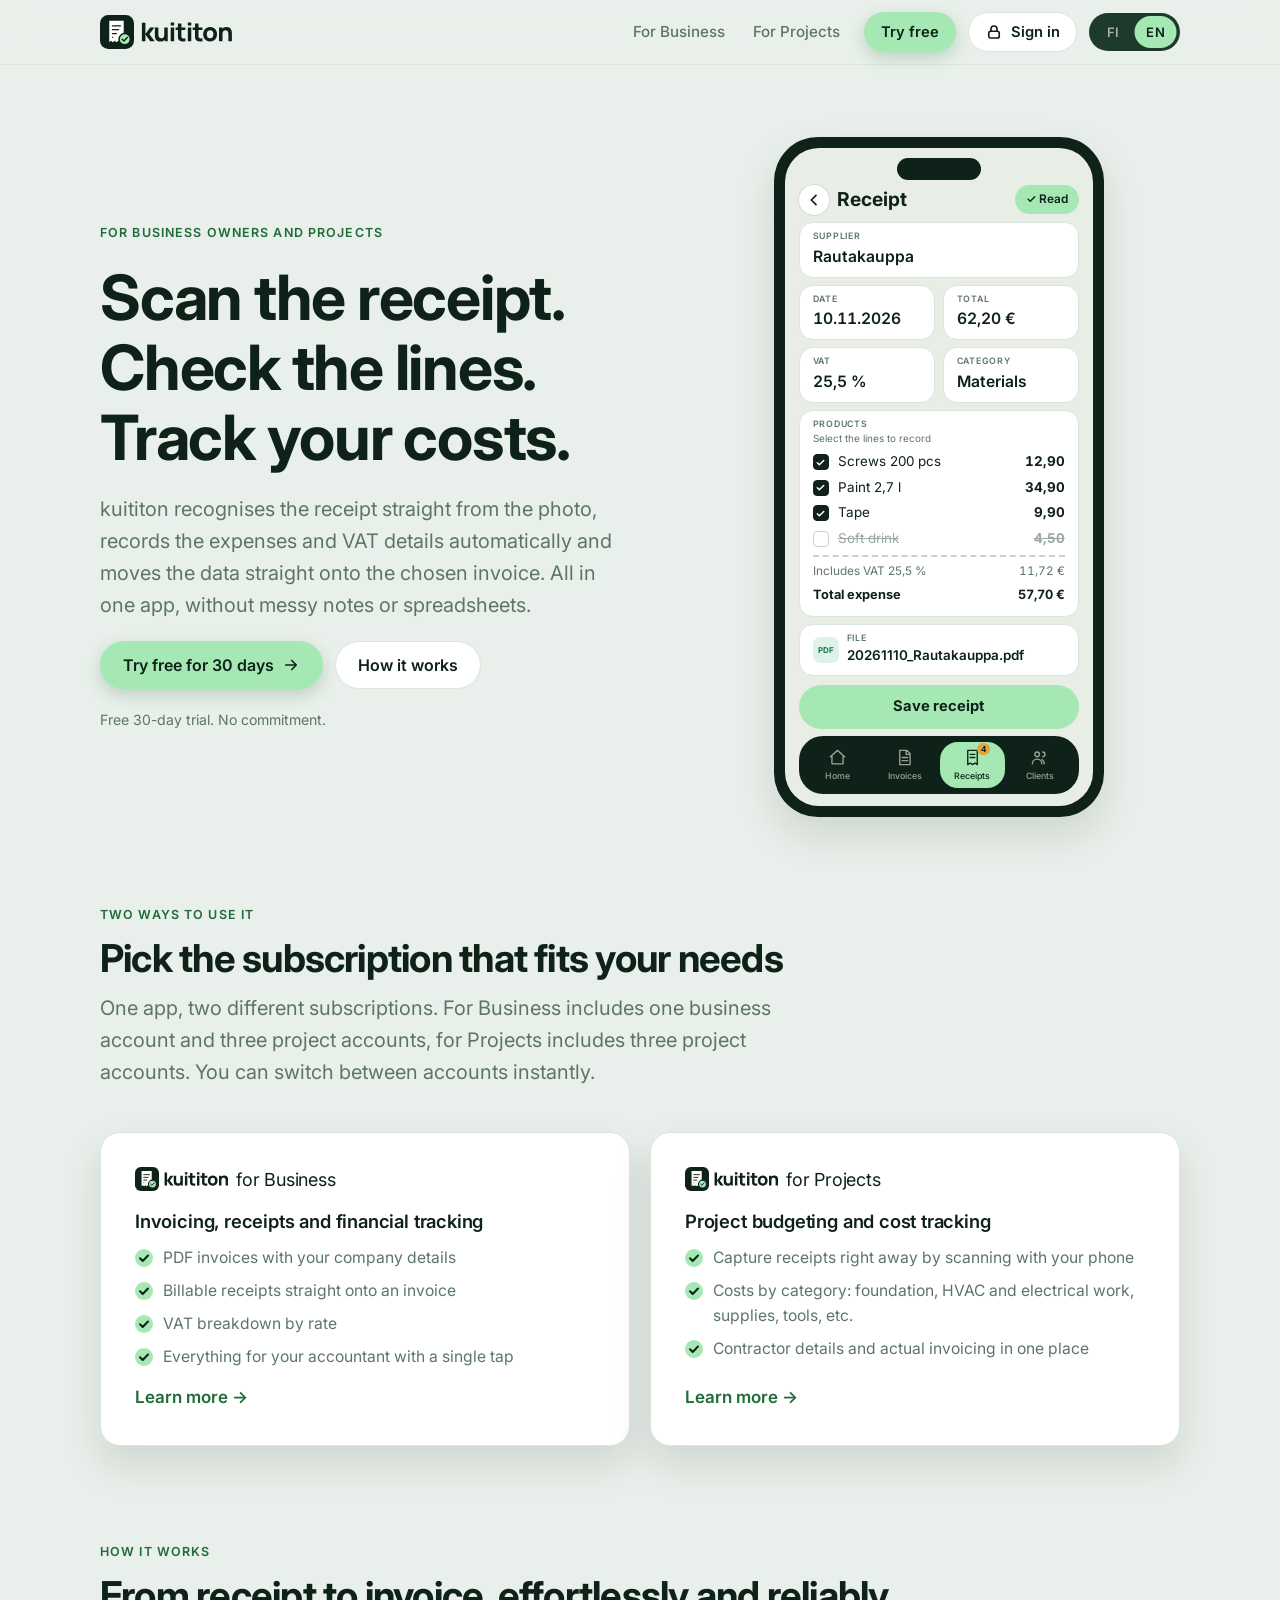
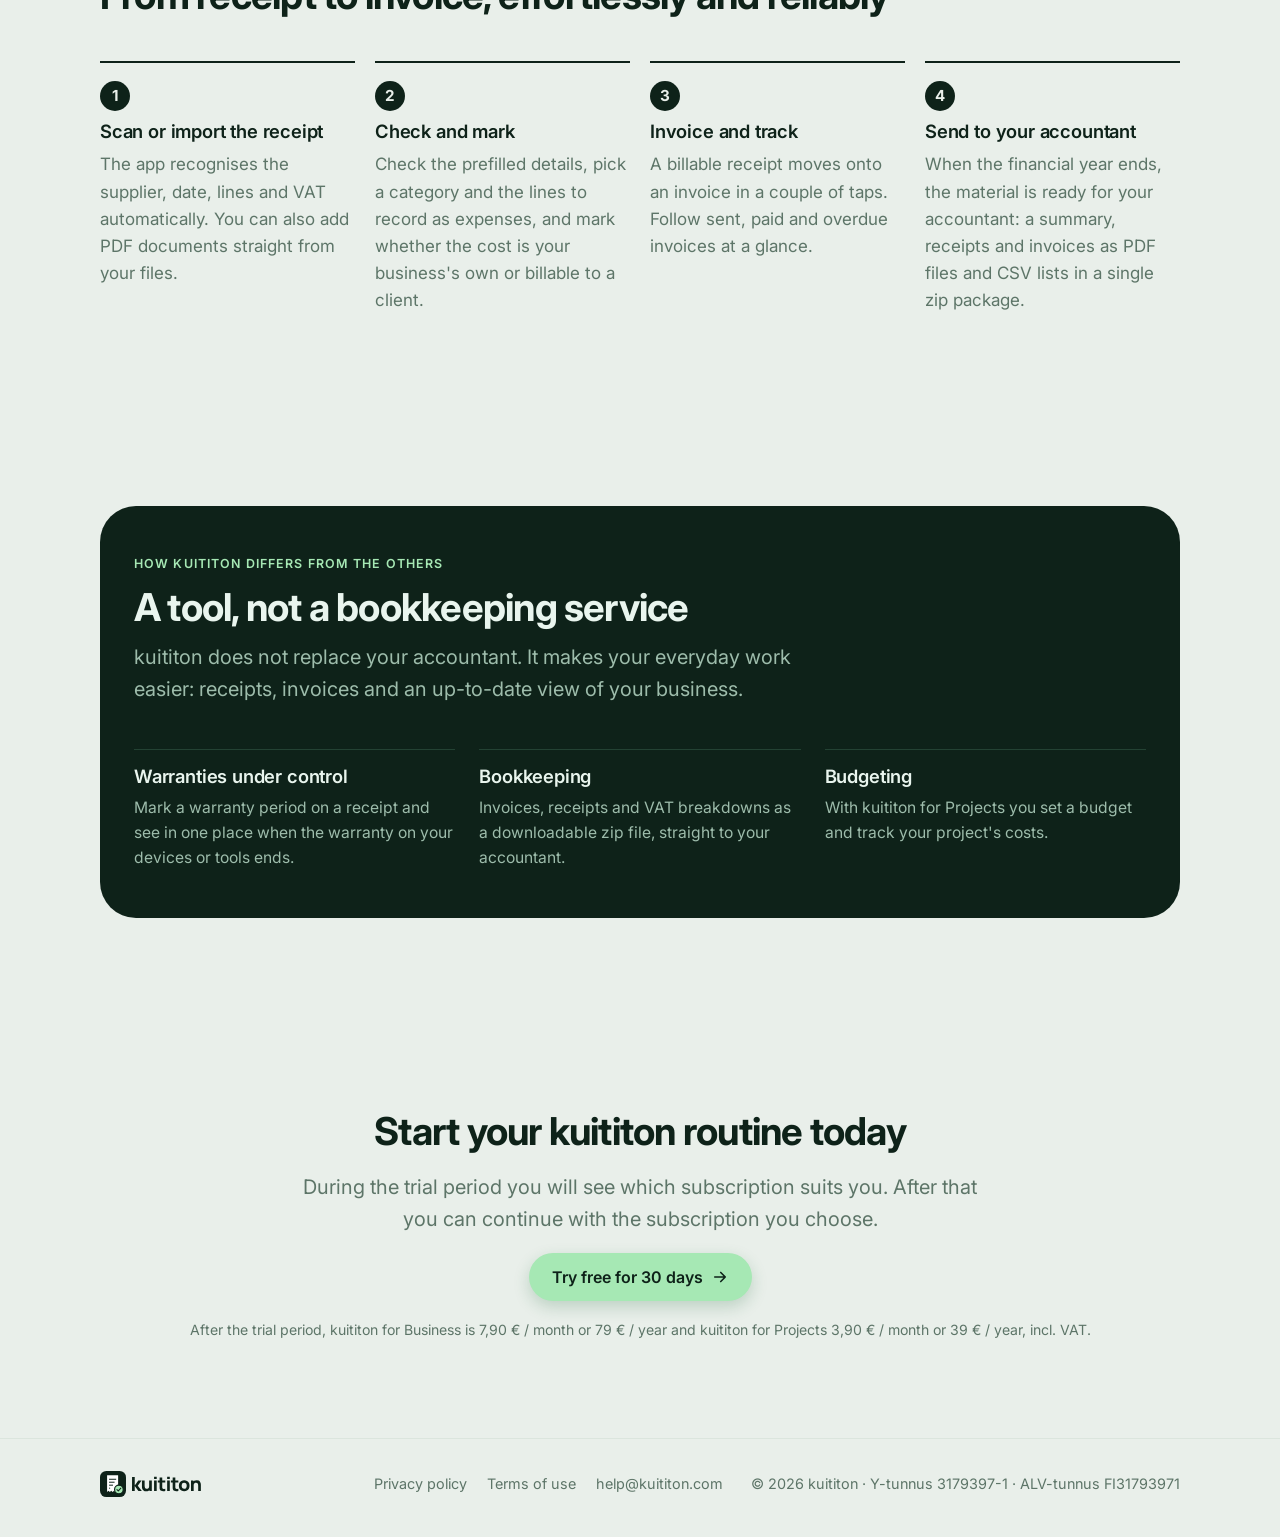
==== commit 1209b9a2: "Site: mention summary memo in accountant package Co-Authored-By: Claude Sonnet 5.5 <noreply@anthropi" ====
--- a/index.html
+++ b/index.html
@@ -78,7 +78,7 @@
 <div class="step"><h3 data-en="Scan or import the receipt">Skannaa tai tuo kuitti</h3><p data-en="The app recognises the supplier, date, lines and VAT automatically. You can also add PDF documents straight from your files.">Sovellus tunnistaa toimittajan, päivämäärän, rivit ja ALV:n automaattisesti. Voit lisätä myös PDF-dokumentteja suoraan tiedostoistasi.</p></div>
 <div class="step"><h3 data-en="Check and mark">Tarkista ja merkitse</h3><p data-en="Check the prefilled details, pick a category and the lines to record as expenses, and mark whether the cost is your business&#x27;s own or billable to a client.">Tarkista esitäytetyt tiedot, valitse kategoria sekä kuluksi kirjattavat rivit ja merkitse, onko kulu yrityksen oma vai asiakkaalta laskutettava.</p></div>
 <div class="step"><h3 data-en="Invoice and track">Laskuta ja seuraa</h3><p data-en="A billable receipt moves onto an invoice in a couple of taps. Follow sent, paid and overdue invoices at a glance.">Laskutettava kuitti siirtyy laskulle parilla napautuksella. Seuraa lähetettyjä, maksettuja ja erääntyneitä laskuja yhdellä silmäyksellä.</p></div>
-<div class="step"><h3 data-en="Send to your accountant">Lähetä kirjanpitäjälle</h3><p data-en="When the financial year ends, the material is ready for your accountant: receipts and invoices as PDF files and CSV lists in a single zip package.">Tilikauden päätyttyä aineisto on valmis kirjanpitäjälle: kuitit ja laskut PDF-tiedostoina sekä CSV-luettelot yhtenä zip-pakettina.</p></div>
+<div class="step"><h3 data-en="Send to your accountant">Lähetä kirjanpitäjälle</h3><p data-en="When the financial year ends, the material is ready for your accountant: a summary, receipts and invoices as PDF files and CSV lists in a single zip package.">Tilikauden päätyttyä aineisto on valmis kirjanpitäjälle: yhteenveto, kuitit ja laskut PDF-tiedostoina sekä CSV-luettelot yhtenä zip-pakettina.</p></div>
 </div></div></section>
 
 <section class="band"><div class="wrap">
